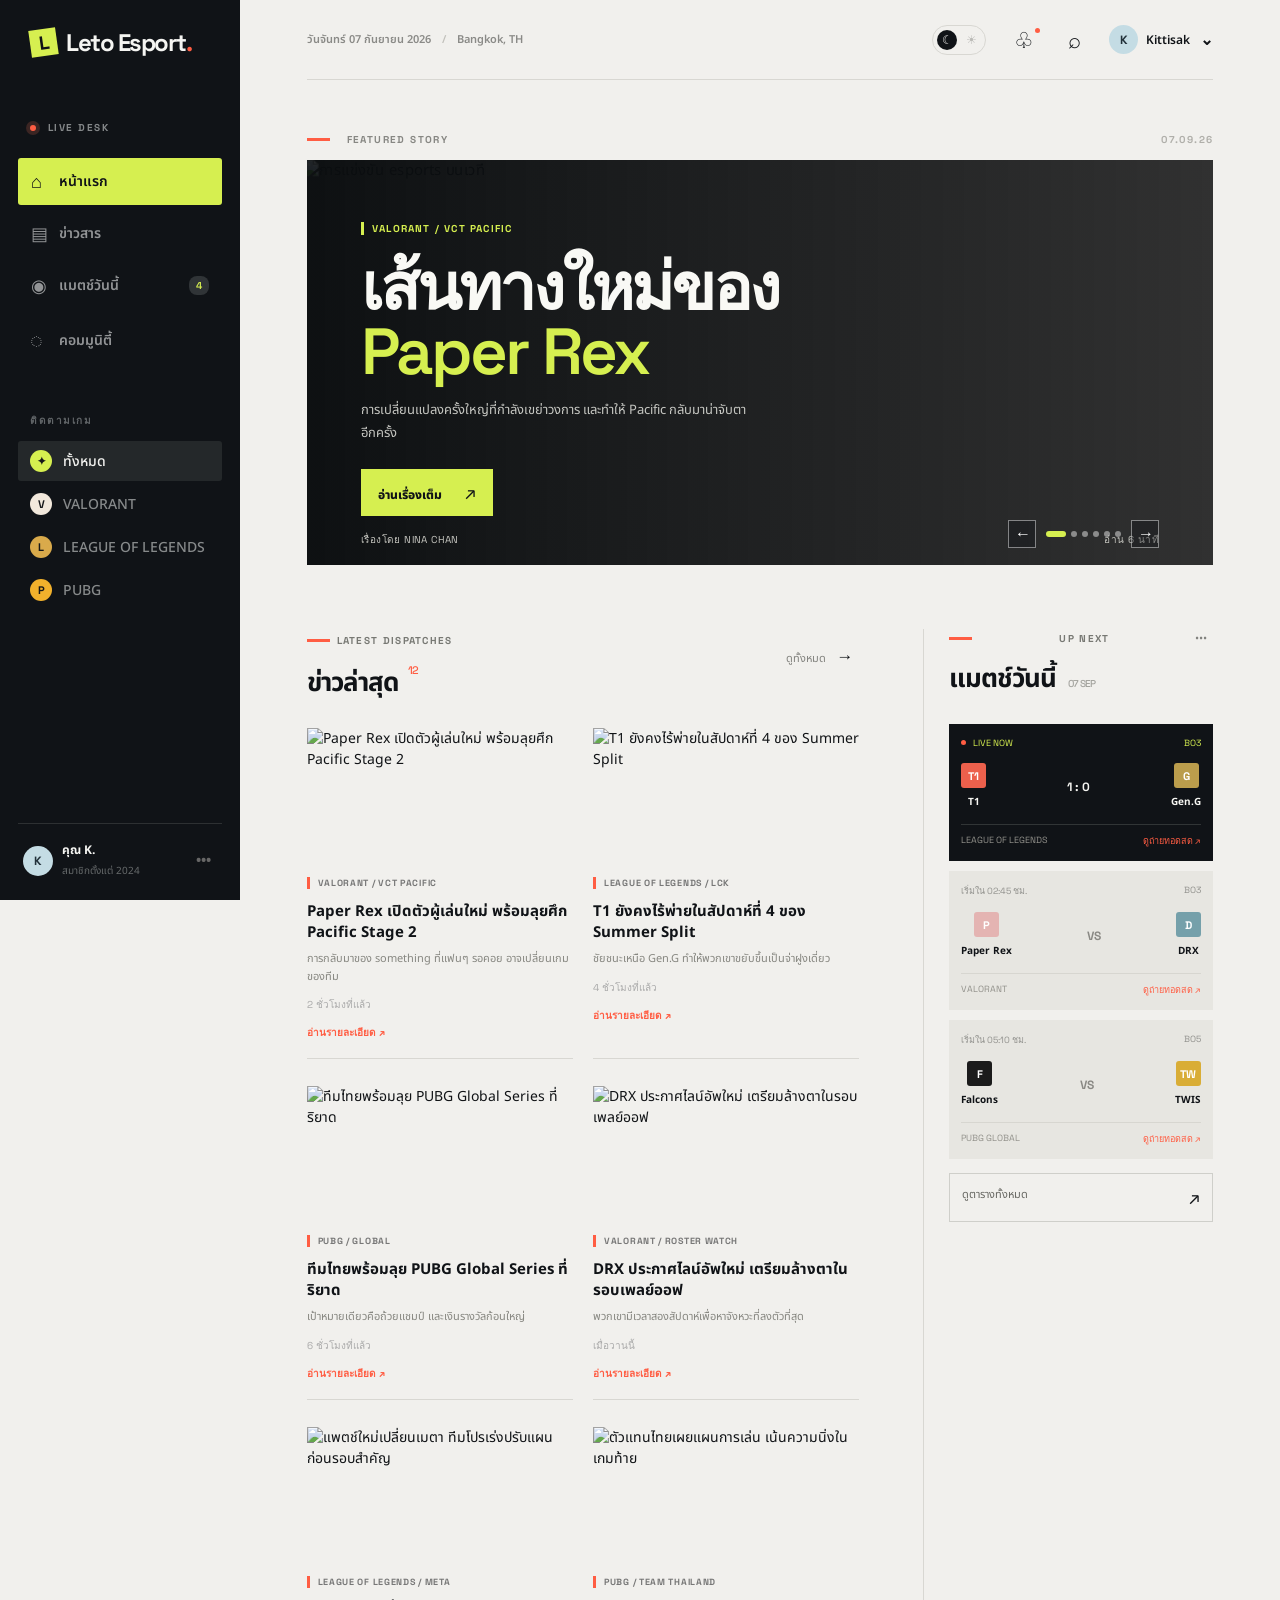
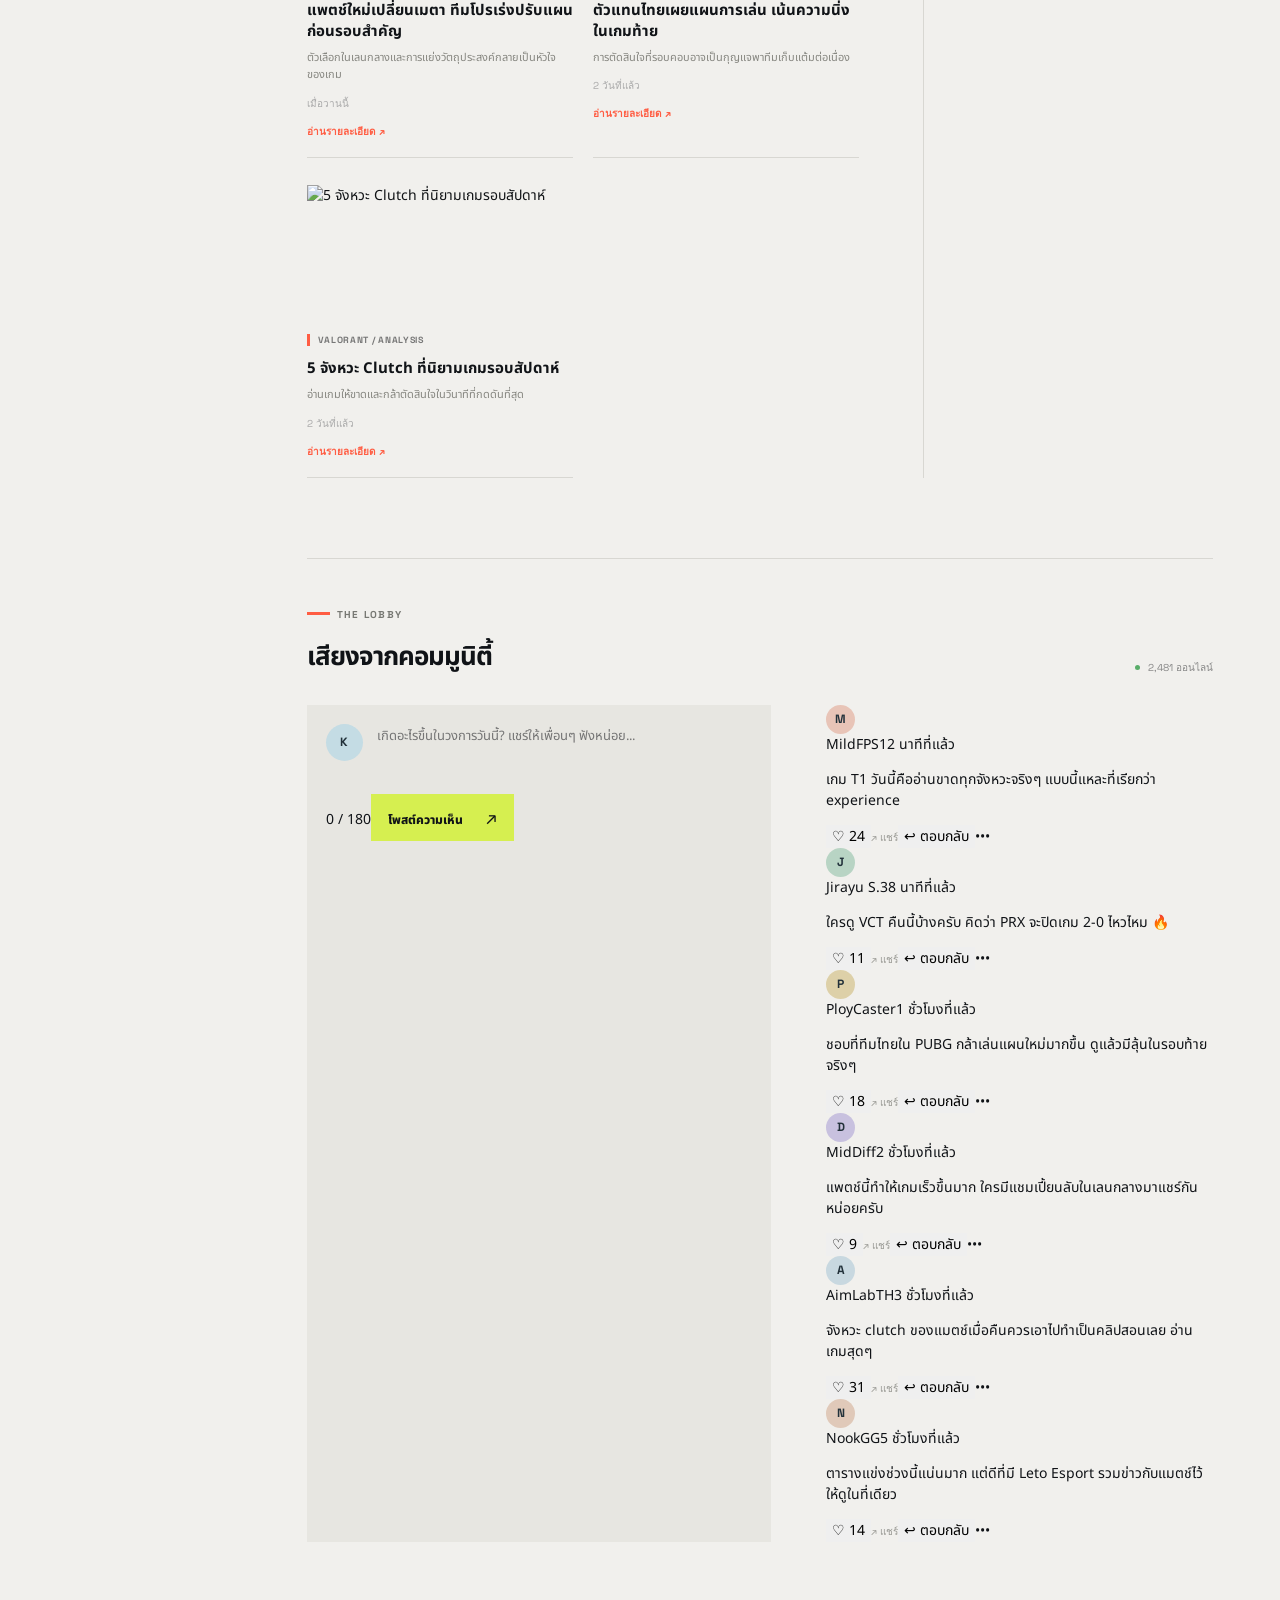
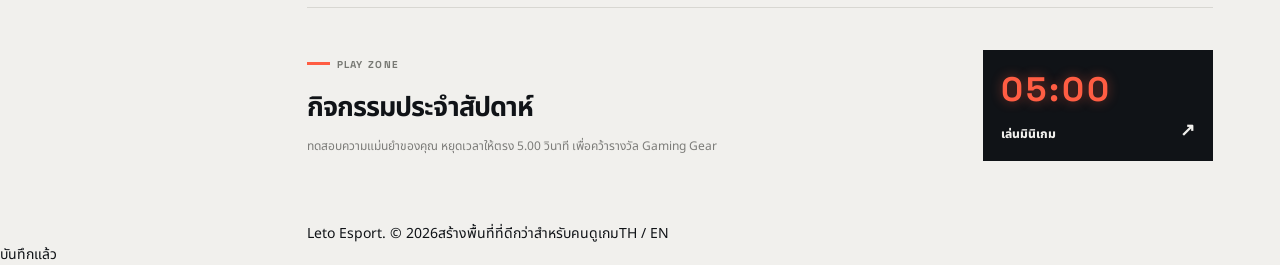
==== index.html @ eec503a1 "Add play zone slide and Valorant game decoration" ====
<!doctype html>
<html lang="th">
<head>
  <meta charset="UTF-8" />
  <meta name="viewport" content="width=device-width, initial-scale=1.0" />
  <meta name="theme-color" content="#101317" />
  <title>Leto Esport / Esports Intelligence</title>
  <link rel="preconnect" href="https://fonts.googleapis.com">
  <link rel="preconnect" href="https://fonts.gstatic.com" crossorigin>
  <link href="https://fonts.googleapis.com/css2?family=Noto+Sans+Thai:wght@400;500;600;700;800&family=Space+Grotesk:wght@400;500;600;700&display=swap" rel="stylesheet">
  <link rel="stylesheet" href="style.css?v=20260909" />
  <link rel="stylesheet" href="responsive.css?v=20260909" />
</head>
<body>
  <div class="app-shell">
    <aside class="sidebar">
      <div class="brand"><span class="brand-mark">L</span><span>Leto Esport<span class="brand-dot">.</span></span></div>
      <div class="live-indicator"><span></span> LIVE DESK</div>
      <nav class="main-nav" aria-label="เมนูหลัก">
        <a class="nav-item active" href="#top"><span class="nav-icon">⌂</span>หน้าแรก</a>
        <a class="nav-item" href="#news"><span class="nav-icon">▤</span>ข่าวสาร</a>
        <a class="nav-item" href="#matches"><span class="nav-icon">◉</span>แมตช์วันนี้ <b>4</b></a>
        <a class="nav-item" href="#community"><span class="nav-icon">◌</span>คอมมูนิตี้</a>
      </nav>
      <div class="sidebar-label">ติดตามเกม</div>
      <div class="game-list">
        <button class="game-filter active" data-game="all"><span class="game-badge all">✦</span>ทั้งหมด</button>
        <button class="game-filter" data-game="valorant"><span class="game-badge val">V</span>VALORANT</button>
        <button class="game-filter" data-game="lol"><span class="game-badge lol">L</span>LEAGUE OF LEGENDS</button>
        <button class="game-filter" data-game="pubg"><span class="game-badge pubg">P</span>PUBG</button>
      </div>
      <div class="sidebar-bottom"><div class="mini-avatar">K</div><div><strong>คุณ K.</strong><span>สมาชิกตั้งแต่ 2024</span></div><button class="more-btn" aria-label="เพิ่มเติม">•••</button></div>
    </aside>

    <main class="main-content" id="top">
      <header class="topbar"><div class="breadcrumb">วันจันทร์ 07 กันยายน 2026 <span>/</span> Bangkok, TH</div><div class="top-actions"><button class="theme-toggle" id="themeToggle" aria-label="เปลี่ยนโหมดสี" aria-pressed="false"><span>☾</span><span>☀</span></button><button class="icon-btn" aria-label="แจ้งเตือน">♧<i></i></button><button class="search-toggle" id="searchToggle" aria-label="ค้นหา">⌕</button><div class="profile-chip"><div class="avatar">K</div><span>Kittisak</span><span class="chevron">⌄</span></div></div></header>
      <div class="search-bar" id="searchBar"><span>⌕</span><input id="searchInput" placeholder="ค้นหาข่าว ทีม หรือผู้เล่น..." /><button id="closeSearch">ปิด</button></div>

      <section class="hero-section">
        <div class="section-kicker"><span class="eyebrow-line"></span> FEATURED STORY <span class="kicker-date">07.09.26</span></div>
        <article class="hero-card" id="featuredSlider">
          <div class="hero-slides">
            <div class="hero-slide active" data-tag="VALORANT / VCT PACIFIC" data-title="เส้นทางใหม่ของ|Paper Rex" data-desc="การเปลี่ยนแปลงครั้งใหญ่ที่กำลังเขย่าวงการ และทำให้ Pacific กลับมาน่าจับตาอีกครั้ง" data-author="เรื่องโดย NINA CHAN" data-time="อ่าน 6 นาที"><img src="https://images.unsplash.com/photo-1542751371-adc38448a05e?auto=format&fit=crop&w=1600&q=85" alt="การแข่งขัน esports บนเวที" /></div>
            <div class="hero-slide" data-tag="VALORANT / VCT PACIFIC" data-title="ทุกจังหวะ|มีความหมาย" data-desc="รวมช็อตสำคัญจากเกมที่ทำให้แฟน Valorant ลุ้นจนวินาทีสุดท้าย" data-author="HIGHLIGHTS / VCT PACIFIC" data-time="คลิป 4 นาที"><img src="https://images.unsplash.com/photo-1593305841991-05c297ba4575?auto=format&fit=crop&w=1600&q=85" alt="ผู้เล่นกำลังแข่งขันเกม Valorant" /></div>
            <div class="hero-slide" data-tag="VALORANT / MATCH DAY" data-title="เสียงเชียร์|จากทั้งภูมิภาค" data-desc="บรรยากาศหน้าเวทีและพลังของแฟนๆ ที่ทำให้แมตช์นี้แตกต่าง" data-author="FIELD REPORT / Leto Esport" data-time="อ่าน 5 นาที"><img src="https://images.unsplash.com/photo-1560253023-3ec5d502959f?auto=format&fit=crop&w=1600&q=85" alt="บรรยากาศการแข่งขัน esports" /></div>
            <div class="hero-slide" data-tag="VALORANT / ROSTER WATCH" data-title="ทีมใหม่|เกมใหม่" data-desc="การจัดทีมครั้งใหม่กำลังเปลี่ยนวิธีที่เราอ่านเกมใน Pacific Stage 2" data-author="เรื่องโดย NINA CHAN" data-time="อ่าน 7 นาที"><img src="https://images.unsplash.com/photo-1603481546238-487240415921?auto=format&fit=crop&w=1600&q=85" alt="ทีม esports เตรียมตัวก่อนแข่ง" /></div>
            <div class="hero-slide" data-tag="VALORANT / AFTER MATCH" data-title="หลังเสียง|สุดท้ายของเกม" data-desc="วิเคราะห์การตัดสินใจในรอบปิดเกม และบทเรียนที่ทุกทีมเอาไปใช้ได้" data-author="ANALYSIS / Leto Esport" data-time="อ่าน 8 นาที"><img src="https://images.unsplash.com/photo-1560419015-7c427e8ae5ba?auto=format&fit=crop&w=1600&q=85" alt="ภาพการแข่งขันเกมบนเวที" /></div>
            <div class="hero-slide activity-hero-slide" data-tag="PLAY ZONE / WEEKLY CHALLENGE" data-title="หยุดเวลาให้|ตรง 5.00" data-desc="กิจกรรมประจำสัปดาห์สำหรับคนที่เชื่อว่าความแม่นยำคือสกิล หยุดเวลาให้ตรงแล้วคว้ารางวัล Gaming Gear" data-author="LETO ESPORT / PLAY ZONE" data-time="เล่นเกม 1 นาที"><img src="https://images.unsplash.com/photo-1511512578047-dfb367046420?auto=format&fit=crop&w=1600&q=85" alt="กิจกรรมมินิเกม esports" /></div>
          </div>
          <div class="hero-overlay"></div>
          <div class="hero-copy"><div class="tag valorant-tag" id="heroTag">VALORANT / VCT PACIFIC</div><h1 id="heroTitle">เส้นทางใหม่ของ<br><em>Paper Rex</em></h1><p id="heroDescription">การเปลี่ยนแปลงครั้งใหญ่ที่กำลังเขย่าวงการ และทำให้ Pacific กลับมาน่าจับตาอีกครั้ง</p><button class="read-btn" id="heroAction">อ่านเรื่องเต็ม <span>↗</span></button></div>
          <div class="hero-meta"><span id="heroAuthor">เรื่องโดย NINA CHAN</span><span id="heroTime">อ่าน 6 นาที</span></div>
          <div class="hero-controls"><button class="hero-arrow" id="heroPrev" aria-label="สไลด์ก่อนหน้า">←</button><div class="hero-dots" id="heroDots" aria-label="เลือกสไลด์"></div><button class="hero-arrow" id="heroNext" aria-label="สไลด์ถัดไป">→</button></div>
        </article>
      </section>

      <section class="content-grid" id="news">
        <div class="latest-column"><div class="section-heading"><div><span class="eyebrow-line"></span><span class="section-eyebrow">LATEST DISPATCHES</span><h2>ข่าวล่าสุด <small>12</small></h2></div><button class="text-btn" id="viewAll">ดูทั้งหมด <span>→</span></button></div><div class="news-grid" id="newsGrid"></div></div>
        <aside class="right-rail" id="matches"><div class="rail-heading"><span class="eyebrow-line"></span><span class="section-eyebrow">UP NEXT</span><button class="dots" aria-label="ตัวเลือก">•••</button></div><h2>แมตช์วันนี้ <small>07 SEP</small></h2><div class="match-list">
          <a href="https://www.youtube.com/@VCTPacific" target="_blank" rel="noopener noreferrer" aria-label="ดูถ่ายทอดสด T1 พบ Gen.G บนช่อง VCT Pacific"><div class="match-card live"><div class="match-top"><span class="match-status"><i></i> LIVE NOW</span><span>BO3</span></div><div class="teams"><div><span class="team-logo t1">T1</span><strong>T1</strong></div><b>1 : 0</b><div><span class="team-logo gen">G</span><strong>Gen.G</strong></div></div><div class="match-game">LEAGUE OF LEGENDS <span>ดูถ่ายทอดสด ↗</span></div></div></a>
          <a href="https://www.youtube.com/@VCTPacific" target="_blank" rel="noopener noreferrer" aria-label="ดูถ่ายทอดสด Paper Rex พบ DRX บนช่อง VCT Pacific"><div class="match-card"><div class="match-top"><span>เริ่มใน 02:45 ชม.</span><span>BO3</span></div><div class="teams"><div><span class="team-logo prx">P</span><strong>Paper Rex</strong></div><b class="versus">VS</b><div><span class="team-logo drx">D</span><strong>DRX</strong></div></div><div class="match-game">VALORANT <span>ดูถ่ายทอดสด ↗</span></div></div></a>
          <a href="https://www.youtube.com/@VCTPacific" target="_blank" rel="noopener noreferrer" aria-label="ดูถ่ายทอดสด Falcons พบ TWIS บนช่อง VCT Pacific"><div class="match-card"><div class="match-top"><span>เริ่มใน 05:10 ชม.</span><span>BO5</span></div><div class="teams"><div><span class="team-logo fal">F</span><strong>Falcons</strong></div><b class="versus">VS</b><div><span class="team-logo tw">TW</span><strong>TWIS</strong></div></div><div class="match-game">PUBG GLOBAL <span>ดูถ่ายทอดสด ↗</span></div></div></a>
        </div><button class="calendar-btn">ดูตารางทั้งหมด <span>↗</span></button></aside>
      </section>

      <section class="community-section" id="community"><div class="community-head"><div><span class="eyebrow-line"></span><span class="section-eyebrow">THE LOBBY</span><h2>เสียงจากคอมมูนิตี้</h2></div><span class="online-count"><i></i> 2,481 ออนไลน์</span></div><div class="community-layout"><div class="post-composer"><div class="composer-top"><div class="avatar large">K</div><textarea id="postInput" placeholder="เกิดอะไรขึ้นในวงการวันนี้? แชร์ให้เพื่อนๆ ฟังหน่อย..." maxlength="180"></textarea></div><div class="composer-bottom"><span id="charCount">0 / 180</span><button class="post-btn" id="postButton">โพสต์ความเห็น <span>↗</span></button></div></div><div class="feed" id="feed"></div></div></section>
      <section class="activity-section" id="activity"><div><span class="eyebrow-line"></span><span class="section-eyebrow">PLAY ZONE</span><h2>กิจกรรมประจำสัปดาห์</h2><p>ทดสอบความแม่นยำของคุณ หยุดเวลาให้ตรง 5.00 วินาที เพื่อคว้ารางวัล Gaming Gear</p></div><a class="activity-launch" href="game.html"><span class="activity-led">05:00</span><span class="activity-cta">เล่นมินิเกม <b>↗</b></span></a></section>
      <footer><span>Leto Esport. © 2026</span><span>สร้างพื้นที่ที่ดีกว่าสำหรับคนดูเกม</span><span>TH / EN</span></footer>
    </main>
  </div>
  <div class="news-modal" id="newsModal" aria-hidden="true"><div class="news-modal-backdrop" data-close-modal></div><article class="news-modal-panel" role="dialog" aria-modal="true" aria-labelledby="modalTitle"><button class="modal-close" id="modalClose" aria-label="ปิดข่าว">×</button><img id="modalImage" src="" alt=""><div class="modal-content"><span class="tag" id="modalTag"></span><h2 id="modalTitle"></h2><time id="modalTime"></time><div id="modalBody"></div></div></article></div>
  <div class="toast" id="toast">บันทึกแล้ว</div>
  <script src="app.js"></script>
</body>
</html>
---- style.css ----
@import url('https://fonts.googleapis.com/css2?family=Noto+Sans+Thai:wght@400;500;600;700;800&family=Space+Grotesk:wght@400;500;600;700&display=swap');
.news-card{cursor:pointer;transition:transform .2s}.news-card:hover,.news-card:focus{transform:translateY(-3px);outline:none}.read-more{display:block;margin-top:13px;color:var(--coral);font:700 10px 'Space Grotesk'}.feed-actions button{cursor:pointer}.share-btn{background:none;color:#989893;padding:0;font:10px 'Space Grotesk'}.share-btn:hover{color:var(--ink)}.news-modal{position:fixed;inset:0;z-index:20;display:grid;place-items:center;padding:24px;visibility:hidden;opacity:0;transition:opacity .2s,visibility .2s}.news-modal.open{visibility:visible;opacity:1}.news-modal-backdrop{position:absolute;inset:0;background:rgba(16,19,23,.78)}.news-modal-panel{position:relative;z-index:1;background:var(--paper);width:min(720px,100%);max-height:90vh;overflow:auto;box-shadow:0 20px 70px rgba(0,0,0,.3)}.news-modal-panel>img{width:100%;height:220px;object-fit:cover}.modal-content{padding:25px 30px 30px}.modal-content .tag{color:#777;border-left-color:var(--coral)}.modal-content h2{font:700 clamp(25px,4vw,42px)/1.12 'Space Grotesk','Noto Sans Thai';letter-spacing:-1px;margin:15px 0 8px}.modal-content time{color:#999;font:10px 'Space Grotesk'}.modal-content p{font-size:14px;line-height:1.9;color:#555;margin:22px 0 0}.modal-close{position:absolute;right:12px;top:10px;z-index:2;width:34px;height:34px;border-radius:50%;background:var(--lime);color:var(--ink);font:24px/1 'Space Grotesk'}.modal-close:hover{background:var(--coral)}
:root{--ink:#101317;--paper:#f1f0ed;--muted:#7c7c79;--line:#d8d7d2;--lime:#d6ef50;--coral:#ff5d43;--white:#fff;--dark-line:#2d3032}*{box-sizing:border-box}html{scroll-behavior:smooth}body{margin:0;background:var(--paper);color:var(--ink);font-family:'Noto Sans Thai',sans-serif;font-size:14px}button,a{font:inherit}button{cursor:pointer;border:0}a{text-decoration:none;color:inherit}.app-shell{display:grid;grid-template-columns:240px 1fr;min-height:100vh}.sidebar{background:var(--ink);color:#f5f5f2;padding:27px 18px 20px;display:flex;flex-direction:column;position:sticky;top:0;height:100vh}.brand{font:700 24px 'Space Grotesk',sans-serif;letter-spacing:-1.5px;display:flex;align-items:center;gap:9px;padding:0 12px}.brand-mark{width:27px;height:27px;display:grid;place-items:center;background:var(--lime);color:var(--ink);font:700 19px 'Space Grotesk';transform:rotate(-8deg)}.brand-dot{color:var(--coral)}.live-indicator{font:700 10px 'Space Grotesk';letter-spacing:1.5px;color:#85888a;margin:63px 12px 24px}.live-indicator span{display:inline-block;width:6px;height:6px;border-radius:50%;background:var(--coral);margin-right:7px;box-shadow:0 0 0 4px #3b2523}.main-nav{display:grid;gap:5px}.nav-item{color:#929496;padding:12px 13px;border-radius:3px;font-weight:600;display:flex;align-items:center;gap:12px;transition:.2s}.nav-item.active,.nav-item:hover{color:var(--ink);background:var(--lime)}.nav-icon{width:16px;font:18px 'Space Grotesk'}.nav-item b{margin-left:auto;background:#303437;color:var(--lime);font:600 10px 'Space Grotesk';padding:3px 7px;border-radius:8px}.nav-item.active b{background:var(--ink)}.sidebar-label{font:700 10px 'Space Grotesk';letter-spacing:1.5px;color:#606467;margin:46px 12px 13px}.game-list{display:grid;gap:3px}.game-filter{background:none;color:#86898a;text-align:left;padding:9px 12px;display:flex;align-items:center;gap:11px;font-weight:500;border-radius:3px}.game-filter:hover,.game-filter.active{background:#24282a;color:#f2f2ef}.game-badge{display:grid;place-items:center;width:22px;height:22px;border-radius:50%;font:700 11px 'Space Grotesk';color:#161719}.game-badge.all{background:var(--lime)}.game-badge.val{background:#f2e8dc}.game-badge.lol{background:#d9aa4b}.game-badge.pubg{background:#f2b12c}.sidebar-bottom{margin-top:auto;border-top:1px solid #2d3032;padding:17px 5px 0;display:flex;align-items:center;gap:9px}.sidebar-bottom strong{display:block;font-size:12px}.sidebar-bottom span{color:#666a6b;font-size:10px}.mini-avatar,.avatar{border-radius:50%;display:grid;place-items:center;background:#c4dce4;color:#22313a;font:700 12px 'Space Grotesk'}.mini-avatar{width:30px;height:30px}.more-btn{margin-left:auto;background:none;color:#666;font-weight:bold}.main-content{min-width:0;padding:0 5.2vw}.topbar{height:80px;border-bottom:1px solid var(--line);display:flex;align-items:center;justify-content:space-between}.breadcrumb{color:#8a8a87;font-size:11px;font-weight:600}.breadcrumb span{margin:0 8px;color:#c1c0bb}.top-actions{display:flex;gap:22px;align-items:center}.icon-btn,.search-toggle{position:relative;background:none;color:var(--ink);font:22px 'Space Grotesk'}.icon-btn i{position:absolute;width:5px;height:5px;background:var(--coral);border-radius:50%;right:0;top:3px}.profile-chip{display:flex;align-items:center;gap:8px;font-size:12px;font-weight:600}.avatar{width:29px;height:29px}.chevron{font-size:16px;margin-left:2px}.search-bar{height:0;overflow:hidden;display:flex;gap:10px;align-items:center;transition:.25s;border-bottom:1px solid transparent}.search-bar.open{height:52px;border-color:var(--line)}.search-bar input{background:none;border:0;outline:0;width:100%;font:14px 'Noto Sans Thai'}.search-bar button{background:none;color:var(--muted);font-size:12px}.hero-section{padding:52px 0 64px}.section-kicker{display:flex;align-items:center;gap:10px;color:#878783;font:700 10px 'Space Grotesk';letter-spacing:1.4px;margin-bottom:14px}.eyebrow-line{display:inline-block;width:23px;height:3px;background:var(--coral);vertical-align:middle;margin-right:7px}.kicker-date{margin-left:auto;color:#b0afaa}.hero-card{height:405px;position:relative;overflow:hidden;background:#333}.hero-card>img{width:100%;height:100%;object-fit:cover;object-position:center 42%;filter:saturate(.8)}.hero-overlay{position:absolute;inset:0;background:linear-gradient(90deg,rgba(10,13,15,.9) 0%,rgba(10,13,15,.48) 48%,rgba(10,13,15,.05) 100%)}.hero-copy{position:absolute;left:6%;top:14%;color:#f9f9f5}.tag{display:inline-block;font:700 10px 'Space Grotesk';letter-spacing:1.2px;border-left:3px solid var(--lime);padding-left:8px;color:var(--lime)}h1{font:600 clamp(36px,5.1vw,70px)/.98 'Space Grotesk',sans-serif;letter-spacing:-3px;margin:18px 0 15px}h1 em{font-style:normal;color:var(--lime)}.hero-copy p{max-width:390px;line-height:1.8;color:#c6c7c2;margin:0 0 24px;font-size:13px}.read-btn,.post-btn{background:var(--lime);color:var(--ink);padding:12px 17px;font-weight:800;font-size:12px}.read-btn span,.post-btn span,.calendar-btn span{margin-left:20px;font:18px 'Space Grotesk'}.hero-meta{position:absolute;bottom:18px;left:6%;right:6%;display:flex;justify-content:space-between;color:#c5c5bf;font:10px 'Space Grotesk';letter-spacing:.4px}.content-grid{display:grid;grid-template-columns:minmax(0,1fr) 290px;gap:5vw;padding-bottom:80px}.section-heading,.rail-heading,.community-head{display:flex;align-items:flex-start;justify-content:space-between}.section-eyebrow{font:700 10px 'Space Grotesk';letter-spacing:1.3px;color:#777873}.section-heading h2,.right-rail h2,.community-head h2{font:700 26px 'Space Grotesk','Noto Sans Thai';margin:13px 0 25px;letter-spacing:-1px}.section-heading h2 small{font:500 11px 'Space Grotesk';color:var(--coral);vertical-align:top;margin-left:4px}.text-btn,.dots{background:none;color:#83837f;font-size:11px;margin-top:14px}.text-btn span{font-size:17px;margin-left:7px;color:var(--ink)}.news-grid{display:grid;grid-template-columns:repeat(2,minmax(0,1fr));gap:27px 20px}.news-card{border-bottom:1px solid var(--line);padding-bottom:18px}.news-card img{display:block;width:100%;height:130px;object-fit:cover;filter:saturate(.78);margin-bottom:13px}.news-card .tag{font-size:9px;color:#777;letter-spacing:.7px;border-left-color:var(--coral)}.news-card h3{font-size:15px;line-height:1.4;margin:9px 0 7px}.news-card p{font-size:11px;color:#878781;line-height:1.6;margin:0}.news-card time{display:block;margin-top:12px;font:10px 'Space Grotesk';color:#aaa}.right-rail{border-left:1px solid var(--line);padding-left:25px}.rail-heading{align-items:center}.rail-heading .dots{margin:0}.right-rail h2{margin-top:11px}.right-rail h2 small{font:500 10px 'Space Grotesk';color:#a3a39e;margin-left:6px}.match-list{display:grid;gap:10px}.match-card{background:#e7e6e1;padding:13px 12px}.match-card.live{background:var(--ink);color:#f5f5f1}.match-top{display:flex;justify-content:space-between;color:#92928e;font:9px 'Space Grotesk';margin-bottom:14px}.live .match-top{color:var(--lime)}.match-status i,.online-count i{display:inline-block;width:5px;height:5px;border-radius:50%;background:var(--coral);margin:0 5px 1px 0}.teams{display:flex;justify-content:space-between;align-items:center}.teams>div{display:flex;align-items:center;gap:6px;flex-direction:column;max-width:76px}.teams strong{font-size:10px;white-space:nowrap}.teams>b{font:700 12px 'Space Grotesk'}.teams .versus{color:#8a8984}.team-logo{width:25px;height:25px;display:grid;place-items:center;color:white;font:700 11px 'Space Grotesk';background:#ec604c;border-radius:3px}.team-logo.gen{background:#bb9d4c}.team-logo.prx{background:#e4b4b2}.team-logo.drx{background:#75a0aa}.team-logo.fal{background:#1b1b1b}.team-logo.tw{background:#d9ad36}.match-game{border-top:1px solid #d7d6d0;margin-top:14px;padding-top:9px;color:#92918b;font:9px 'Space Grotesk';display:flex;justify-content:space-between}.live .match-game{border-color:#313536}.match-game span{color:var(--coral)}.calendar-btn{width:100%;margin-top:14px;padding:12px;background:transparent;border:1px solid #cfcfca;color:#686863;text-align:left;font-size:11px}.calendar-btn span{float:right;color:var(--ink)}.community-section{border-top:1px solid var(--line);padding:44px 0 65px}.community-head{align-items:flex-end}.community-head h2{margin-bottom:28px}.online-count{font:10px 'Space Grotesk';color:#888;margin-bottom:30px}.online-count i{background:#59ad69}.community-layout{display:grid;grid-template-columns:1.2fr 1fr;gap:55px}.post-composer{background:#e7e6e1;padding:19px}.composer-top{display:flex;gap:12px}.avatar.large{width:37px;height:37px;flex:none}.composer-top textarea{background:transparent;border:0;resize:none;outline:0;width:100%;height:70px;font:13px/1.6 'Noto Sans Thai';color:var(--ink}.composer-bottom{border-top:1px solid #d4d3ce;margin-top:7px;padding-top:12px;display:flex;justify-content:space-between;align-items:center;color:#a2a19a;font:10px 'Space Grotesk'}.post-btn{padding:9px 12px;font-size:10px}.post-btn span{margin-left:8px;font-size:14px}.feed{display:grid;gap:18px}.feed-post{border-bottom:1px solid var(--line);padding-bottom:14px}.feed-head{display:flex;gap:9px;align-items:center}.feed-name{font-size:12px;font-weight:700}.feed-time{font:10px 'Space Grotesk';color:#aaa;margin-left:5px}.feed-text{font-size:12px;line-height:1.7;margin:9px 0 8px 43px}.feed-actions{margin-left:43px;display:flex;gap:15px;color:#989893;font:10px 'Space Grotesk'}.like-btn{background:none;color:inherit;padding:0}.like-btn.liked{color:var(--coral)}footer{border-top:1px solid var(--line);display:flex;justify-content:space-between;padding:20px 0;color:#aaa;font:10px 'Space Grotesk';letter-spacing:.3px}.toast{position:fixed;bottom:25px;left:50%;transform:translate(-50%,20px);background:var(--ink);color:#fff;padding:11px 17px;font-size:12px;opacity:0;pointer-events:none;transition:.25s}.toast.show{opacity:1;transform:translate(-50%,0)}
@media(max-width:900px){.app-shell{grid-template-columns:1fr}.sidebar{position:static;height:auto;padding:18px 20px;display:block}.brand{padding:0}.live-indicator,.sidebar-label,.game-list,.sidebar-bottom{display:none}.main-nav{display:flex;position:absolute;top:14px;right:20px}.nav-item{font-size:0;padding:8px}.nav-item b{display:none}.nav-icon{font-size:20px}.main-content{padding:0 20px}.hero-section{padding:35px 0 45px}.content-grid{grid-template-columns:1fr;gap:45px}.right-rail{border-left:0;border-top:1px solid var(--line);padding:35px 0 0}.match-list{grid-template-columns:repeat(3,1fr)}.community-layout{grid-template-columns:1fr;gap:35px}}
@media(max-width:600px){.topbar{height:59px}.breadcrumb{font-size:9px}.profile-chip span:not(.chevron){display:none}.hero-card{height:470px}.hero-overlay{background:linear-gradient(0deg,rgba(10,13,15,.93),rgba(10,13,15,.12) 75%)}.hero-copy{top:auto;bottom:50px;left:7%;right:7%}h1{font-size:43px}.hero-meta{font-size:8px}.news-grid{grid-template-columns:1fr}.news-card img{height:180px}.match-list{grid-template-columns:1fr}.community-head{display:block}.online-count{display:block;margin-bottom:23px}footer{gap:10px;flex-wrap:wrap}.right-rail h2{margin-bottom:20px}}
@media(max-width:1200px){.app-shell{grid-template-columns:215px 1fr}.main-content{padding:0 3.5vw}.content-grid{grid-template-columns:minmax(0,1fr) 260px;gap:3vw}.hero-card{height:380px}}
@media(max-width:900px){body{overflow-x:hidden}.app-shell{grid-template-columns:1fr}.sidebar{padding:18px 20px}.brand{font-size:21px}.main-content{padding:0 24px}.topbar{gap:15px}.breadcrumb{white-space:nowrap;overflow:hidden;text-overflow:ellipsis}.hero-section{padding:38px 0 48px}.content-grid{grid-template-columns:1fr}.right-rail{padding-top:35px}.match-list{grid-template-columns:repeat(3,minmax(0,1fr))}.community-layout{grid-template-columns:1fr;gap:30px}.news-modal{padding:14px}.news-modal-panel{max-height:94vh}}
@media(max-width:680px){.sidebar{padding:14px 16px}.main-nav{top:10px;right:12px;gap:2px}.main-content{padding:0 16px}.topbar{height:58px}.top-actions{gap:12px}.profile-chip{gap:4px}.hero-section{padding:30px 0 38px}.hero-card{height:440px}.hero-copy{left:8%;right:8%}.hero-copy p{font-size:12px;line-height:1.65}.content-grid{padding-bottom:55px}.match-list{grid-template-columns:1fr}.community-section{padding:35px 0 45px}.community-head h2{font-size:23px}.modal-content{padding:21px 20px 25px}.modal-content h2{font-size:28px}.modal-content p{font-size:13px;line-height:1.8}}
@media(max-width:420px){.brand{font-size:19px}.brand-mark{width:24px;height:24px;font-size:17px}.top-actions{gap:8px}.icon-btn{font-size:19px}.search-toggle{font-size:20px}.hero-card{height:455px}.hero-copy h1{font-size:38px;letter-spacing:-2px}.hero-meta{left:8%;right:8%;font-size:7px}.section-heading h2,.right-rail h2{font-size:23px}.text-btn{font-size:10px}.post-composer{padding:15px}.composer-bottom{align-items:flex-end;gap:10px}.post-btn{font-size:9px}.feed-text{margin-left:0}.feed-actions{margin-left:0}.news-modal-panel>img{height:160px}}
---- responsive.css ----
@media (max-width: 1200px) {
  .app-shell { grid-template-columns: 215px 1fr; }
  .main-content { padding: 0 3.5vw; }
  .content-grid { grid-template-columns: minmax(0, 1fr) 260px; gap: 3vw; }
  .hero-card { height: 380px; }
}

@media (max-width: 900px) {
  body { overflow-x: hidden; }
  .app-shell { grid-template-columns: 1fr; }
  .sidebar { position: static; height: auto; padding: 18px 20px; display: block; }
  .brand { padding: 0; font-size: 21px; }
  .live-indicator, .sidebar-label, .game-list, .sidebar-bottom { display: none; }
  .main-nav { display: flex; position: absolute; top: 14px; right: 20px; }
  .nav-item { font-size: 0; padding: 8px; }
  .nav-item b { display: none; }
  .nav-icon { font-size: 20px; }
  .main-content { padding: 0 24px; }
  .topbar { gap: 15px; }
  .breadcrumb { white-space: nowrap; overflow: hidden; text-overflow: ellipsis; }
  .hero-section { padding: 38px 0 48px; }
  .content-grid { grid-template-columns: 1fr; gap: 45px; }
  .right-rail { border-left: 0; border-top: 1px solid var(--line); padding: 35px 0 0; }
  .match-list { grid-template-columns: repeat(3, minmax(0, 1fr)); }
  .community-layout { grid-template-columns: 1fr; gap: 30px; }
  .news-modal { padding: 14px; }
  .news-modal-panel { max-height: 94vh; }
}

@media (max-width: 680px) {
  .sidebar { padding: 14px 16px; }
  .main-nav { top: 10px; right: 12px; gap: 2px; }
  .main-content { padding: 0 16px; }
  .topbar { height: 58px; }
  .top-actions { gap: 12px; }
  .profile-chip { gap: 4px; }
  .hero-section { padding: 30px 0 38px; }
  .hero-card { height: 440px; }
  .hero-copy { left: 8%; right: 8%; }
  .hero-copy p { font-size: 12px; line-height: 1.65; }
  .content-grid { padding-bottom: 55px; }
  .match-list { grid-template-columns: 1fr; }
  .community-section { padding: 35px 0 45px; }
  .community-head h2 { font-size: 23px; }
  .modal-content { padding: 21px 20px 25px; }
  .modal-content h2 { font-size: 28px; }
  .modal-content p { font-size: 13px; line-height: 1.8; }
}

@media (max-width: 420px) {
  .brand { font-size: 19px; }
  .brand-mark { width: 24px; height: 24px; font-size: 17px; }
  .top-actions { gap: 8px; }
  .icon-btn { font-size: 19px; }
  .search-toggle { font-size: 20px; }
  .hero-card { height: 455px; }
  .hero-copy h1 { font-size: 38px; letter-spacing: -2px; }
  .hero-meta { left: 8%; right: 8%; font-size: 7px; }
  .section-heading h2, .right-rail h2 { font-size: 23px; }
  .text-btn { font-size: 10px; }
  .post-composer { padding: 15px; }
  .composer-bottom { align-items: flex-end; gap: 10px; }
  .post-btn { font-size: 9px; }
  .feed-text, .feed-actions { margin-left: 0; }
  .news-modal-panel > img { height: 160px; }
}

body { transition: background-color .25s, color .25s; }
.theme-toggle { display: inline-flex; align-items: center; gap: 4px; padding: 4px; border: 1px solid var(--line); border-radius: 20px; background: transparent; color: var(--muted); }
.theme-toggle span { width: 20px; height: 20px; display: grid; place-items: center; border-radius: 50%; font-size: 12px; }
.theme-toggle span:first-child { background: var(--ink); color: var(--paper); }
.theme-toggle span:last-child { opacity: .45; }
[data-theme="dark"] { --paper: #171a1d; --ink: #f4f2ec; --muted: #a9aaa5; --line: #383c3e; --white: #202427; }
[data-theme="dark"] body { background-color: #171a1d; color: #f4f2ec; }
[data-theme="dark"] .sidebar { background: #0c0f11; }
[data-theme="dark"] .match-card, [data-theme="dark"] .post-composer { background: #24282a; }
[data-theme="dark"] .news-card { border-color: var(--line); }
[data-theme="dark"] .news-card p, [data-theme="dark"] .feed-text, [data-theme="dark"] .modal-content p { color: #b5b6b1; }
[data-theme="dark"] .theme-toggle span:first-child { background: transparent; color: var(--muted); opacity: .45; }
[data-theme="dark"] .theme-toggle span:last-child { background: var(--lime); color: #101317; opacity: 1; }
.hero-slides, .hero-slide { position: absolute; inset: 0; }
.hero-slide { opacity: 0; transition: opacity .55s ease; }
.hero-slide.active { opacity: 1; }
.hero-slide img { width: 100%; height: 100%; object-fit: cover; object-position: center; filter: saturate(.82); animation: heroZoom 7s ease both; }
@keyframes heroZoom { from { transform: scale(1); } to { transform: scale(1.06); } }
.hero-controls { position: absolute; z-index: 3; right: 6%; bottom: 17px; display: flex; align-items: center; gap: 10px; }
.hero-arrow { width: 28px; height: 28px; border: 1px solid rgba(255,255,255,.45); background: rgba(16,19,23,.35); color: #fff; font-size: 16px; }
.hero-arrow:hover { background: var(--lime); color: var(--ink); border-color: var(--lime); }
.hero-dots { display: flex; gap: 5px; }
.hero-dot { width: 6px; height: 6px; padding: 0; border-radius: 50%; background: rgba(255,255,255,.45); }
.hero-dot.active { width: 20px; border-radius: 4px; background: var(--lime); }
@media (max-width: 600px) { .theme-toggle { transform: scale(.9); transform-origin: right center; } .hero-controls { right: 8%; bottom: 14px; } }
.activity-section { display: flex; justify-content: space-between; align-items: center; gap: 28px; border-top: 1px solid var(--line); padding: 42px 0 62px; }
.activity-section h2 { margin: 13px 0 8px; font: 700 27px 'Space Grotesk', 'Noto Sans Thai'; letter-spacing: -1px; }
.activity-section p { max-width: 470px; margin: 0; color: var(--muted); font-size: 12px; line-height: 1.8; }
.activity-launch { min-width: 230px; padding: 18px; background: var(--ink); color: var(--paper); display: grid; gap: 14px; text-decoration: none; transition: transform .2s, background .2s; }
.activity-launch:hover { transform: translateY(-4px); background: var(--coral); color: #fff; }
.activity-led { color: var(--coral); font: 700 34px 'Space Grotesk'; letter-spacing: 3px; text-shadow: 0 0 12px rgba(255,93,67,.45); }
.activity-cta { display: flex; justify-content: space-between; font-size: 12px; font-weight: 800; }
.activity-cta b { font-size: 18px; line-height: 12px; }
[data-theme="dark"] .activity-launch { background: #0c0f11; }
@media (max-width: 680px) { .activity-section { display: block; padding: 35px 0 45px; } .activity-section p { margin-bottom: 20px; } .activity-launch { min-width: 0; } }
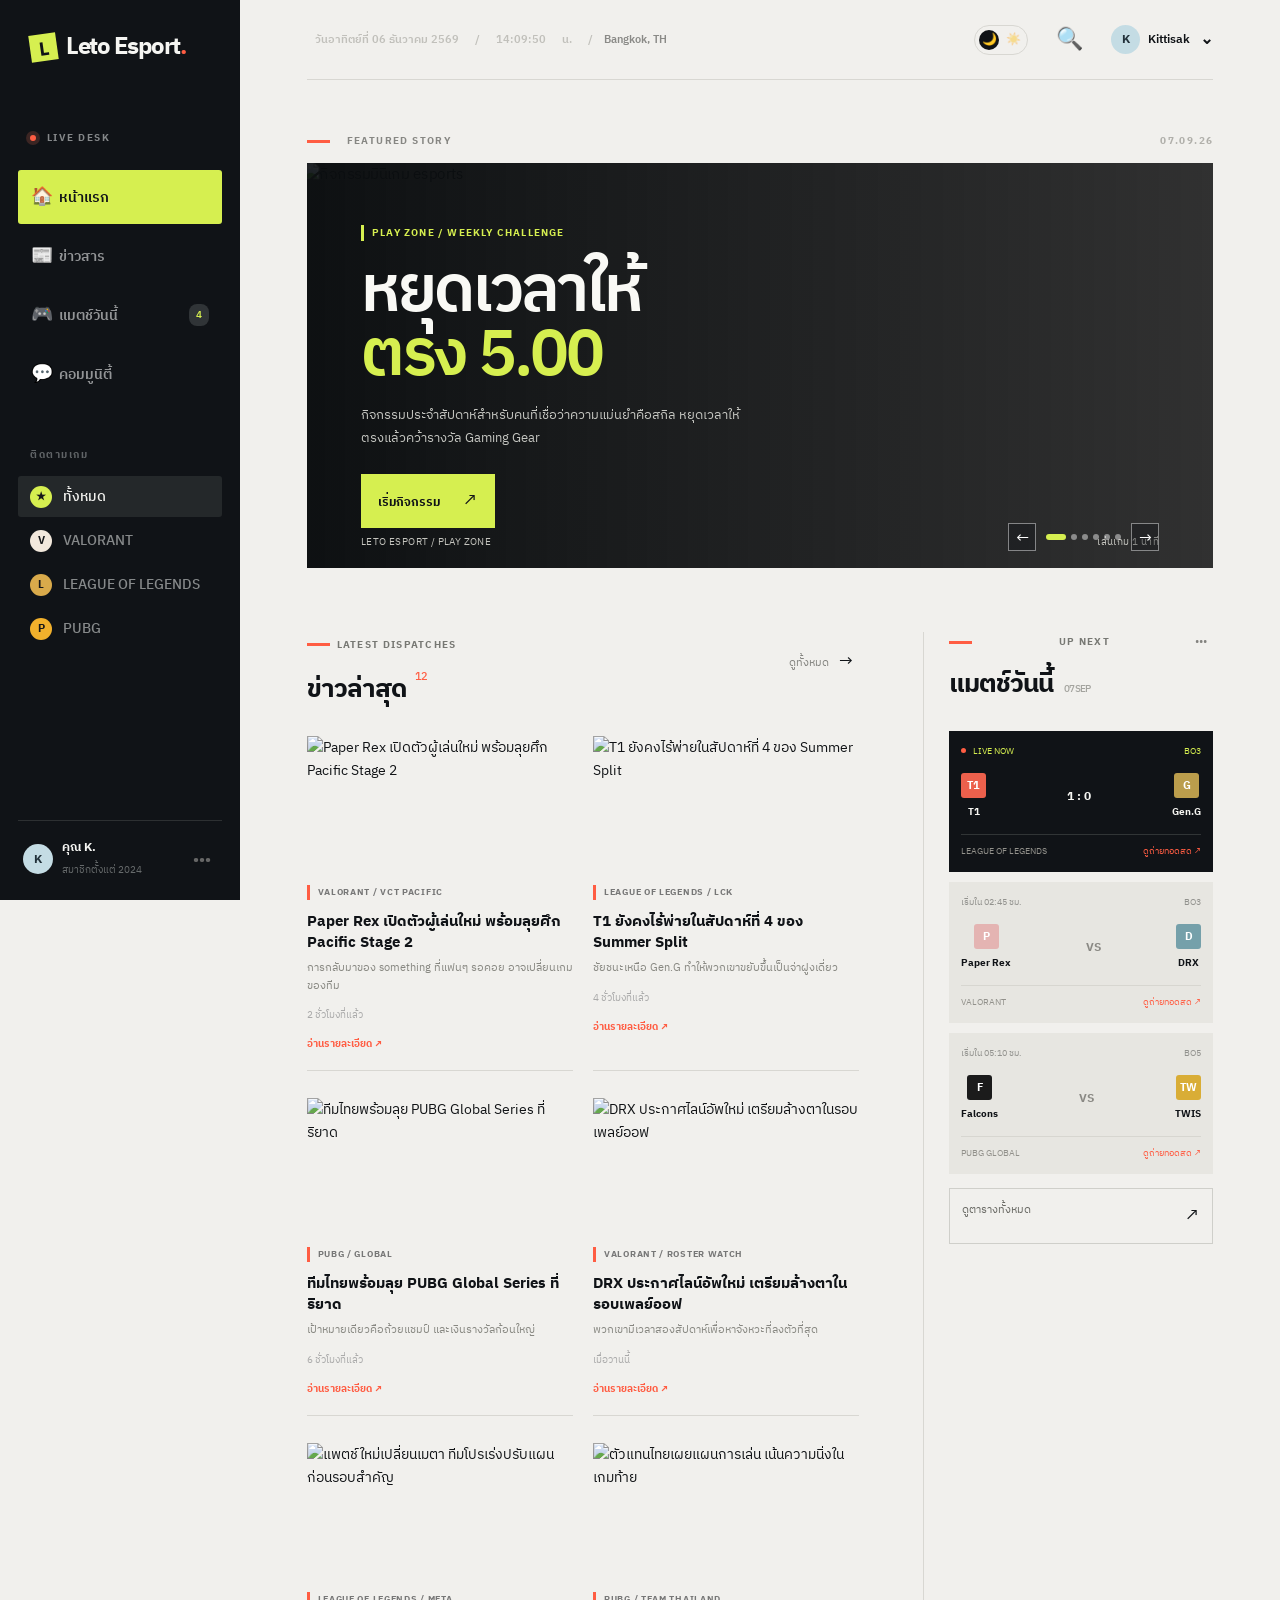
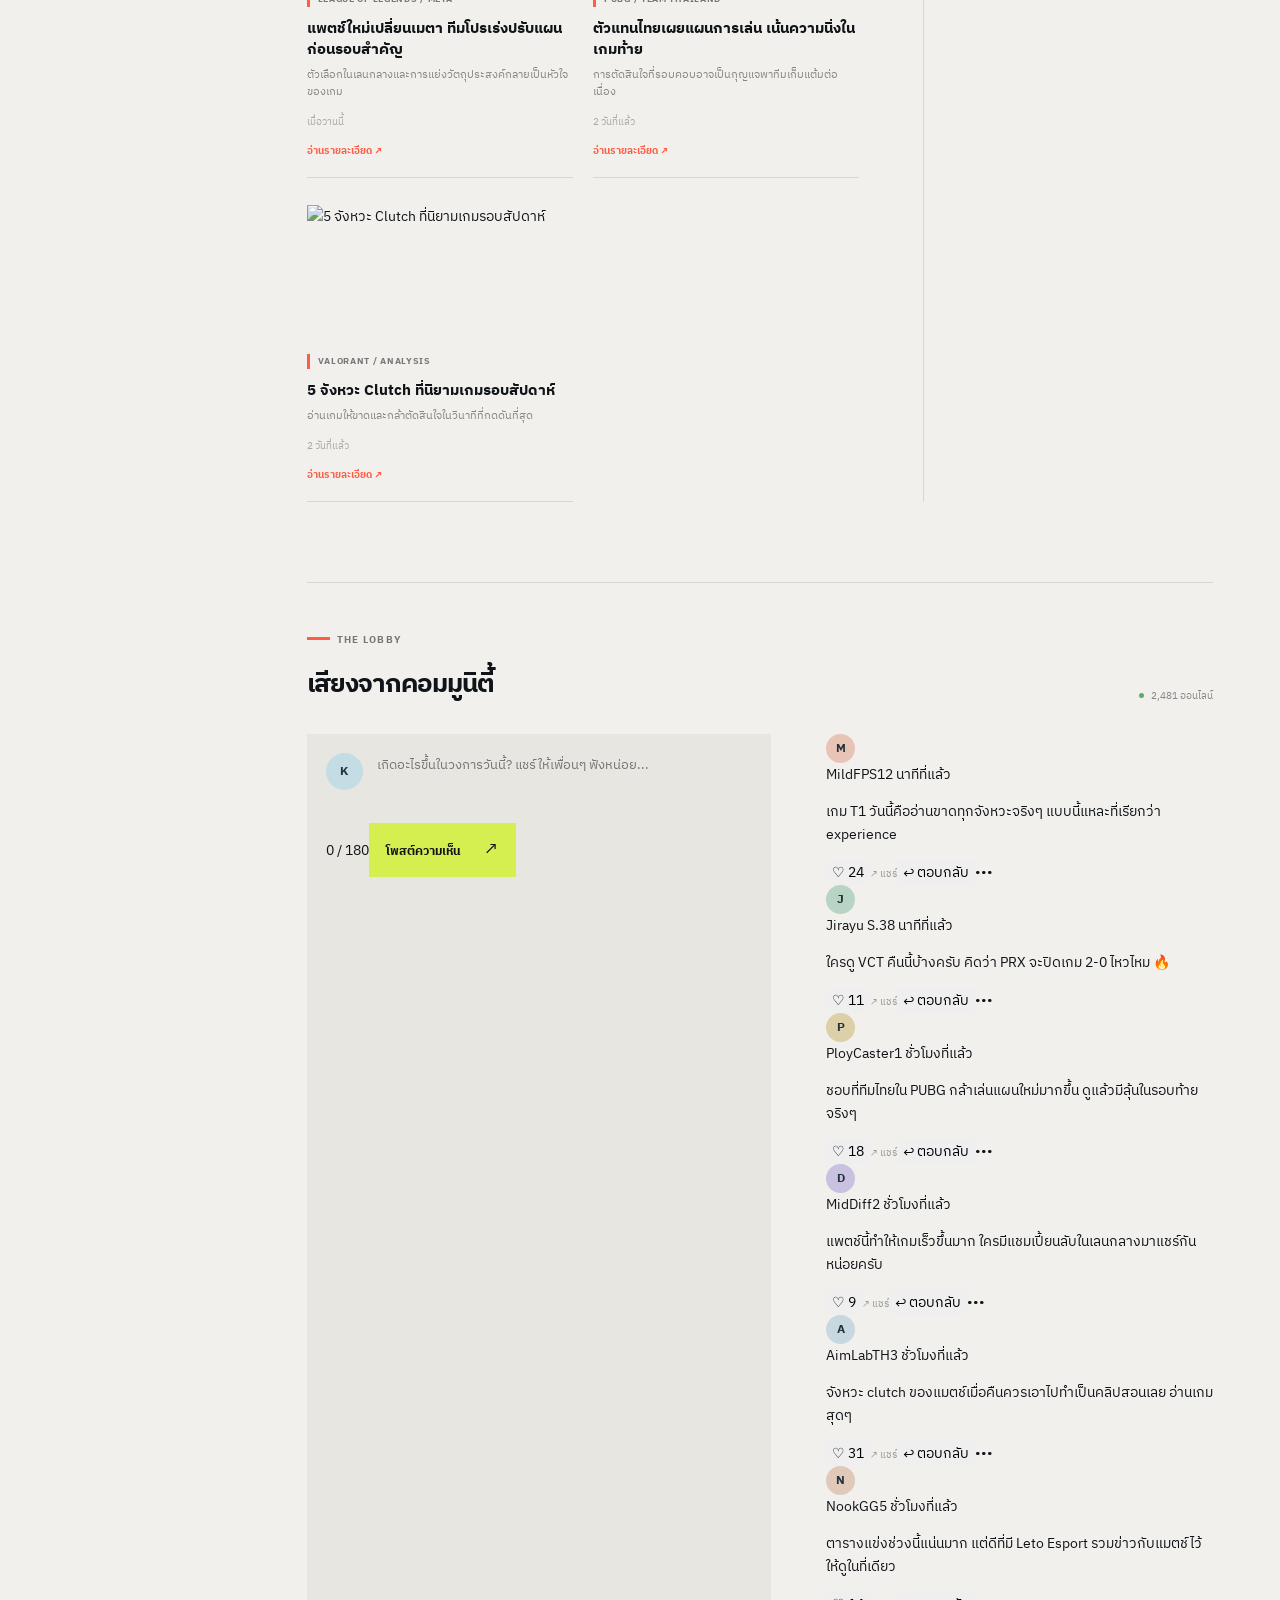
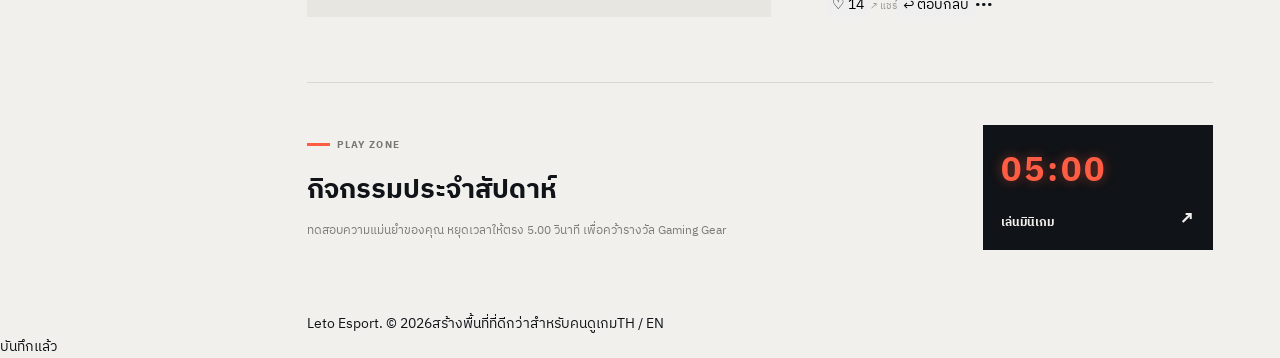
==== commit a4ad8f02: "Add Thai real-time clock and prioritize play zone" ====
--- a/index.html
+++ b/index.html
@@ -7,9 +7,9 @@
   <title>Leto Esport / Esports Intelligence</title>
   <link rel="preconnect" href="https://fonts.googleapis.com">
   <link rel="preconnect" href="https://fonts.gstatic.com" crossorigin>
-  <link href="https://fonts.googleapis.com/css2?family=Noto+Sans+Thai:wght@400;500;600;700;800&family=Space+Grotesk:wght@400;500;600;700&display=swap" rel="stylesheet">
-  <link rel="stylesheet" href="style.css?v=20260909" />
-  <link rel="stylesheet" href="responsive.css?v=20260909" />
+  <link href="https://fonts.googleapis.com/css2?family=IBM+Plex+Sans+Thai:wght@400;500;600;700&display=swap" rel="stylesheet">
+  <link rel="stylesheet" href="style.css?v=20260910" />
+  <link rel="stylesheet" href="responsive.css?v=20260910" />
 </head>
 <body>
   <div class="app-shell">
@@ -17,14 +17,14 @@
       <div class="brand"><span class="brand-mark">L</span><span>Leto Esport<span class="brand-dot">.</span></span></div>
       <div class="live-indicator"><span></span> LIVE DESK</div>
       <nav class="main-nav" aria-label="เมนูหลัก">
-        <a class="nav-item active" href="#top"><span class="nav-icon">⌂</span>หน้าแรก</a>
-        <a class="nav-item" href="#news"><span class="nav-icon">▤</span>ข่าวสาร</a>
-        <a class="nav-item" href="#matches"><span class="nav-icon">◉</span>แมตช์วันนี้ <b>4</b></a>
-        <a class="nav-item" href="#community"><span class="nav-icon">◌</span>คอมมูนิตี้</a>
+        <a class="nav-item active" href="#top"><span class="nav-icon" aria-hidden="true">🏠</span>หน้าแรก</a>
+        <a class="nav-item" href="#news"><span class="nav-icon" aria-hidden="true">📰</span>ข่าวสาร</a>
+        <a class="nav-item" href="#matches"><span class="nav-icon" aria-hidden="true">🎮</span>แมตช์วันนี้ <b>4</b></a>
+        <a class="nav-item" href="#community"><span class="nav-icon" aria-hidden="true">💬</span>คอมมูนิตี้</a>
       </nav>
       <div class="sidebar-label">ติดตามเกม</div>
       <div class="game-list">
-        <button class="game-filter active" data-game="all"><span class="game-badge all">✦</span>ทั้งหมด</button>
+        <button class="game-filter active" data-game="all"><span class="game-badge all">★</span>ทั้งหมด</button>
         <button class="game-filter" data-game="valorant"><span class="game-badge val">V</span>VALORANT</button>
         <button class="game-filter" data-game="lol"><span class="game-badge lol">L</span>LEAGUE OF LEGENDS</button>
         <button class="game-filter" data-game="pubg"><span class="game-badge pubg">P</span>PUBG</button>
@@ -33,19 +33,19 @@
     </aside>
 
     <main class="main-content" id="top">
-      <header class="topbar"><div class="breadcrumb">วันจันทร์ 07 กันยายน 2026 <span>/</span> Bangkok, TH</div><div class="top-actions"><button class="theme-toggle" id="themeToggle" aria-label="เปลี่ยนโหมดสี" aria-pressed="false"><span>☾</span><span>☀</span></button><button class="icon-btn" aria-label="แจ้งเตือน">♧<i></i></button><button class="search-toggle" id="searchToggle" aria-label="ค้นหา">⌕</button><div class="profile-chip"><div class="avatar">K</div><span>Kittisak</span><span class="chevron">⌄</span></div></div></header>
-      <div class="search-bar" id="searchBar"><span>⌕</span><input id="searchInput" placeholder="ค้นหาข่าว ทีม หรือผู้เล่น..." /><button id="closeSearch">ปิด</button></div>
+      <header class="topbar"><div class="breadcrumb"><span id="thaiDate">กำลังโหลดวันที่</span><span>/</span><span id="thaiTime">กำลังโหลดเวลา</span><span>น.</span><span>/</span> Bangkok, TH</div><div class="top-actions"><button class="theme-toggle" id="themeToggle" aria-label="เปลี่ยนโหมดสี" aria-pressed="false"><span>🌙</span><span>☀️</span></button><button class="search-toggle" id="searchToggle" aria-label="ค้นหา">🔍</button><div class="profile-chip"><div class="avatar">K</div><span>Kittisak</span><span class="chevron">⌄</span></div></div></header>
+      <div class="search-bar" id="searchBar"><span>🔍</span><input id="searchInput" placeholder="ค้นหาข่าว ทีม หรือผู้เล่น..." /><button id="closeSearch">ปิด</button></div>
 
       <section class="hero-section">
         <div class="section-kicker"><span class="eyebrow-line"></span> FEATURED STORY <span class="kicker-date">07.09.26</span></div>
         <article class="hero-card" id="featuredSlider">
           <div class="hero-slides">
-            <div class="hero-slide active" data-tag="VALORANT / VCT PACIFIC" data-title="เส้นทางใหม่ของ|Paper Rex" data-desc="การเปลี่ยนแปลงครั้งใหญ่ที่กำลังเขย่าวงการ และทำให้ Pacific กลับมาน่าจับตาอีกครั้ง" data-author="เรื่องโดย NINA CHAN" data-time="อ่าน 6 นาที"><img src="https://images.unsplash.com/photo-1542751371-adc38448a05e?auto=format&fit=crop&w=1600&q=85" alt="การแข่งขัน esports บนเวที" /></div>
+            <div class="hero-slide activity-hero-slide active" data-tag="PLAY ZONE / WEEKLY CHALLENGE" data-title="หยุดเวลาให้|ตรง 5.00" data-desc="กิจกรรมประจำสัปดาห์สำหรับคนที่เชื่อว่าความแม่นยำคือสกิล หยุดเวลาให้ตรงแล้วคว้ารางวัล Gaming Gear" data-author="LETO ESPORT / PLAY ZONE" data-time="เล่นเกม 1 นาที"><img src="https://images.unsplash.com/photo-1511512578047-dfb367046420?auto=format&fit=crop&w=1600&q=85" alt="กิจกรรมมินิเกม esports" /></div>
+            <div class="hero-slide" data-tag="VALORANT / VCT PACIFIC" data-title="เส้นทางใหม่ของ|Paper Rex" data-desc="การเปลี่ยนแปลงครั้งใหญ่ที่กำลังเขย่าวงการ และทำให้ Pacific กลับมาน่าจับตาอีกครั้ง" data-author="เรื่องโดย NINA CHAN" data-time="อ่าน 6 นาที"><img src="https://images.unsplash.com/photo-1542751371-adc38448a05e?auto=format&fit=crop&w=1600&q=85" alt="การแข่งขัน esports บนเวที" /></div>
             <div class="hero-slide" data-tag="VALORANT / VCT PACIFIC" data-title="ทุกจังหวะ|มีความหมาย" data-desc="รวมช็อตสำคัญจากเกมที่ทำให้แฟน Valorant ลุ้นจนวินาทีสุดท้าย" data-author="HIGHLIGHTS / VCT PACIFIC" data-time="คลิป 4 นาที"><img src="https://images.unsplash.com/photo-1593305841991-05c297ba4575?auto=format&fit=crop&w=1600&q=85" alt="ผู้เล่นกำลังแข่งขันเกม Valorant" /></div>
             <div class="hero-slide" data-tag="VALORANT / MATCH DAY" data-title="เสียงเชียร์|จากทั้งภูมิภาค" data-desc="บรรยากาศหน้าเวทีและพลังของแฟนๆ ที่ทำให้แมตช์นี้แตกต่าง" data-author="FIELD REPORT / Leto Esport" data-time="อ่าน 5 นาที"><img src="https://images.unsplash.com/photo-1560253023-3ec5d502959f?auto=format&fit=crop&w=1600&q=85" alt="บรรยากาศการแข่งขัน esports" /></div>
             <div class="hero-slide" data-tag="VALORANT / ROSTER WATCH" data-title="ทีมใหม่|เกมใหม่" data-desc="การจัดทีมครั้งใหม่กำลังเปลี่ยนวิธีที่เราอ่านเกมใน Pacific Stage 2" data-author="เรื่องโดย NINA CHAN" data-time="อ่าน 7 นาที"><img src="https://images.unsplash.com/photo-1603481546238-487240415921?auto=format&fit=crop&w=1600&q=85" alt="ทีม esports เตรียมตัวก่อนแข่ง" /></div>
             <div class="hero-slide" data-tag="VALORANT / AFTER MATCH" data-title="หลังเสียง|สุดท้ายของเกม" data-desc="วิเคราะห์การตัดสินใจในรอบปิดเกม และบทเรียนที่ทุกทีมเอาไปใช้ได้" data-author="ANALYSIS / Leto Esport" data-time="อ่าน 8 นาที"><img src="https://images.unsplash.com/photo-1560419015-7c427e8ae5ba?auto=format&fit=crop&w=1600&q=85" alt="ภาพการแข่งขันเกมบนเวที" /></div>
-            <div class="hero-slide activity-hero-slide" data-tag="PLAY ZONE / WEEKLY CHALLENGE" data-title="หยุดเวลาให้|ตรง 5.00" data-desc="กิจกรรมประจำสัปดาห์สำหรับคนที่เชื่อว่าความแม่นยำคือสกิล หยุดเวลาให้ตรงแล้วคว้ารางวัล Gaming Gear" data-author="LETO ESPORT / PLAY ZONE" data-time="เล่นเกม 1 นาที"><img src="https://images.unsplash.com/photo-1511512578047-dfb367046420?auto=format&fit=crop&w=1600&q=85" alt="กิจกรรมมินิเกม esports" /></div>
           </div>
           <div class="hero-overlay"></div>
           <div class="hero-copy"><div class="tag valorant-tag" id="heroTag">VALORANT / VCT PACIFIC</div><h1 id="heroTitle">เส้นทางใหม่ของ<br><em>Paper Rex</em></h1><p id="heroDescription">การเปลี่ยนแปลงครั้งใหญ่ที่กำลังเขย่าวงการ และทำให้ Pacific กลับมาน่าจับตาอีกครั้ง</p><button class="read-btn" id="heroAction">อ่านเรื่องเต็ม <span>↗</span></button></div>
--- a/style.css
+++ b/style.css
@@ -1,6 +1,6 @@
-@import url('https://fonts.googleapis.com/css2?family=Noto+Sans+Thai:wght@400;500;600;700;800&family=Space+Grotesk:wght@400;500;600;700&display=swap');
-.news-card{cursor:pointer;transition:transform .2s}.news-card:hover,.news-card:focus{transform:translateY(-3px);outline:none}.read-more{display:block;margin-top:13px;color:var(--coral);font:700 10px 'Space Grotesk'}.feed-actions button{cursor:pointer}.share-btn{background:none;color:#989893;padding:0;font:10px 'Space Grotesk'}.share-btn:hover{color:var(--ink)}.news-modal{position:fixed;inset:0;z-index:20;display:grid;place-items:center;padding:24px;visibility:hidden;opacity:0;transition:opacity .2s,visibility .2s}.news-modal.open{visibility:visible;opacity:1}.news-modal-backdrop{position:absolute;inset:0;background:rgba(16,19,23,.78)}.news-modal-panel{position:relative;z-index:1;background:var(--paper);width:min(720px,100%);max-height:90vh;overflow:auto;box-shadow:0 20px 70px rgba(0,0,0,.3)}.news-modal-panel>img{width:100%;height:220px;object-fit:cover}.modal-content{padding:25px 30px 30px}.modal-content .tag{color:#777;border-left-color:var(--coral)}.modal-content h2{font:700 clamp(25px,4vw,42px)/1.12 'Space Grotesk','Noto Sans Thai';letter-spacing:-1px;margin:15px 0 8px}.modal-content time{color:#999;font:10px 'Space Grotesk'}.modal-content p{font-size:14px;line-height:1.9;color:#555;margin:22px 0 0}.modal-close{position:absolute;right:12px;top:10px;z-index:2;width:34px;height:34px;border-radius:50%;background:var(--lime);color:var(--ink);font:24px/1 'Space Grotesk'}.modal-close:hover{background:var(--coral)}
-:root{--ink:#101317;--paper:#f1f0ed;--muted:#7c7c79;--line:#d8d7d2;--lime:#d6ef50;--coral:#ff5d43;--white:#fff;--dark-line:#2d3032}*{box-sizing:border-box}html{scroll-behavior:smooth}body{margin:0;background:var(--paper);color:var(--ink);font-family:'Noto Sans Thai',sans-serif;font-size:14px}button,a{font:inherit}button{cursor:pointer;border:0}a{text-decoration:none;color:inherit}.app-shell{display:grid;grid-template-columns:240px 1fr;min-height:100vh}.sidebar{background:var(--ink);color:#f5f5f2;padding:27px 18px 20px;display:flex;flex-direction:column;position:sticky;top:0;height:100vh}.brand{font:700 24px 'Space Grotesk',sans-serif;letter-spacing:-1.5px;display:flex;align-items:center;gap:9px;padding:0 12px}.brand-mark{width:27px;height:27px;display:grid;place-items:center;background:var(--lime);color:var(--ink);font:700 19px 'Space Grotesk';transform:rotate(-8deg)}.brand-dot{color:var(--coral)}.live-indicator{font:700 10px 'Space Grotesk';letter-spacing:1.5px;color:#85888a;margin:63px 12px 24px}.live-indicator span{display:inline-block;width:6px;height:6px;border-radius:50%;background:var(--coral);margin-right:7px;box-shadow:0 0 0 4px #3b2523}.main-nav{display:grid;gap:5px}.nav-item{color:#929496;padding:12px 13px;border-radius:3px;font-weight:600;display:flex;align-items:center;gap:12px;transition:.2s}.nav-item.active,.nav-item:hover{color:var(--ink);background:var(--lime)}.nav-icon{width:16px;font:18px 'Space Grotesk'}.nav-item b{margin-left:auto;background:#303437;color:var(--lime);font:600 10px 'Space Grotesk';padding:3px 7px;border-radius:8px}.nav-item.active b{background:var(--ink)}.sidebar-label{font:700 10px 'Space Grotesk';letter-spacing:1.5px;color:#606467;margin:46px 12px 13px}.game-list{display:grid;gap:3px}.game-filter{background:none;color:#86898a;text-align:left;padding:9px 12px;display:flex;align-items:center;gap:11px;font-weight:500;border-radius:3px}.game-filter:hover,.game-filter.active{background:#24282a;color:#f2f2ef}.game-badge{display:grid;place-items:center;width:22px;height:22px;border-radius:50%;font:700 11px 'Space Grotesk';color:#161719}.game-badge.all{background:var(--lime)}.game-badge.val{background:#f2e8dc}.game-badge.lol{background:#d9aa4b}.game-badge.pubg{background:#f2b12c}.sidebar-bottom{margin-top:auto;border-top:1px solid #2d3032;padding:17px 5px 0;display:flex;align-items:center;gap:9px}.sidebar-bottom strong{display:block;font-size:12px}.sidebar-bottom span{color:#666a6b;font-size:10px}.mini-avatar,.avatar{border-radius:50%;display:grid;place-items:center;background:#c4dce4;color:#22313a;font:700 12px 'Space Grotesk'}.mini-avatar{width:30px;height:30px}.more-btn{margin-left:auto;background:none;color:#666;font-weight:bold}.main-content{min-width:0;padding:0 5.2vw}.topbar{height:80px;border-bottom:1px solid var(--line);display:flex;align-items:center;justify-content:space-between}.breadcrumb{color:#8a8a87;font-size:11px;font-weight:600}.breadcrumb span{margin:0 8px;color:#c1c0bb}.top-actions{display:flex;gap:22px;align-items:center}.icon-btn,.search-toggle{position:relative;background:none;color:var(--ink);font:22px 'Space Grotesk'}.icon-btn i{position:absolute;width:5px;height:5px;background:var(--coral);border-radius:50%;right:0;top:3px}.profile-chip{display:flex;align-items:center;gap:8px;font-size:12px;font-weight:600}.avatar{width:29px;height:29px}.chevron{font-size:16px;margin-left:2px}.search-bar{height:0;overflow:hidden;display:flex;gap:10px;align-items:center;transition:.25s;border-bottom:1px solid transparent}.search-bar.open{height:52px;border-color:var(--line)}.search-bar input{background:none;border:0;outline:0;width:100%;font:14px 'Noto Sans Thai'}.search-bar button{background:none;color:var(--muted);font-size:12px}.hero-section{padding:52px 0 64px}.section-kicker{display:flex;align-items:center;gap:10px;color:#878783;font:700 10px 'Space Grotesk';letter-spacing:1.4px;margin-bottom:14px}.eyebrow-line{display:inline-block;width:23px;height:3px;background:var(--coral);vertical-align:middle;margin-right:7px}.kicker-date{margin-left:auto;color:#b0afaa}.hero-card{height:405px;position:relative;overflow:hidden;background:#333}.hero-card>img{width:100%;height:100%;object-fit:cover;object-position:center 42%;filter:saturate(.8)}.hero-overlay{position:absolute;inset:0;background:linear-gradient(90deg,rgba(10,13,15,.9) 0%,rgba(10,13,15,.48) 48%,rgba(10,13,15,.05) 100%)}.hero-copy{position:absolute;left:6%;top:14%;color:#f9f9f5}.tag{display:inline-block;font:700 10px 'Space Grotesk';letter-spacing:1.2px;border-left:3px solid var(--lime);padding-left:8px;color:var(--lime)}h1{font:600 clamp(36px,5.1vw,70px)/.98 'Space Grotesk',sans-serif;letter-spacing:-3px;margin:18px 0 15px}h1 em{font-style:normal;color:var(--lime)}.hero-copy p{max-width:390px;line-height:1.8;color:#c6c7c2;margin:0 0 24px;font-size:13px}.read-btn,.post-btn{background:var(--lime);color:var(--ink);padding:12px 17px;font-weight:800;font-size:12px}.read-btn span,.post-btn span,.calendar-btn span{margin-left:20px;font:18px 'Space Grotesk'}.hero-meta{position:absolute;bottom:18px;left:6%;right:6%;display:flex;justify-content:space-between;color:#c5c5bf;font:10px 'Space Grotesk';letter-spacing:.4px}.content-grid{display:grid;grid-template-columns:minmax(0,1fr) 290px;gap:5vw;padding-bottom:80px}.section-heading,.rail-heading,.community-head{display:flex;align-items:flex-start;justify-content:space-between}.section-eyebrow{font:700 10px 'Space Grotesk';letter-spacing:1.3px;color:#777873}.section-heading h2,.right-rail h2,.community-head h2{font:700 26px 'Space Grotesk','Noto Sans Thai';margin:13px 0 25px;letter-spacing:-1px}.section-heading h2 small{font:500 11px 'Space Grotesk';color:var(--coral);vertical-align:top;margin-left:4px}.text-btn,.dots{background:none;color:#83837f;font-size:11px;margin-top:14px}.text-btn span{font-size:17px;margin-left:7px;color:var(--ink)}.news-grid{display:grid;grid-template-columns:repeat(2,minmax(0,1fr));gap:27px 20px}.news-card{border-bottom:1px solid var(--line);padding-bottom:18px}.news-card img{display:block;width:100%;height:130px;object-fit:cover;filter:saturate(.78);margin-bottom:13px}.news-card .tag{font-size:9px;color:#777;letter-spacing:.7px;border-left-color:var(--coral)}.news-card h3{font-size:15px;line-height:1.4;margin:9px 0 7px}.news-card p{font-size:11px;color:#878781;line-height:1.6;margin:0}.news-card time{display:block;margin-top:12px;font:10px 'Space Grotesk';color:#aaa}.right-rail{border-left:1px solid var(--line);padding-left:25px}.rail-heading{align-items:center}.rail-heading .dots{margin:0}.right-rail h2{margin-top:11px}.right-rail h2 small{font:500 10px 'Space Grotesk';color:#a3a39e;margin-left:6px}.match-list{display:grid;gap:10px}.match-card{background:#e7e6e1;padding:13px 12px}.match-card.live{background:var(--ink);color:#f5f5f1}.match-top{display:flex;justify-content:space-between;color:#92928e;font:9px 'Space Grotesk';margin-bottom:14px}.live .match-top{color:var(--lime)}.match-status i,.online-count i{display:inline-block;width:5px;height:5px;border-radius:50%;background:var(--coral);margin:0 5px 1px 0}.teams{display:flex;justify-content:space-between;align-items:center}.teams>div{display:flex;align-items:center;gap:6px;flex-direction:column;max-width:76px}.teams strong{font-size:10px;white-space:nowrap}.teams>b{font:700 12px 'Space Grotesk'}.teams .versus{color:#8a8984}.team-logo{width:25px;height:25px;display:grid;place-items:center;color:white;font:700 11px 'Space Grotesk';background:#ec604c;border-radius:3px}.team-logo.gen{background:#bb9d4c}.team-logo.prx{background:#e4b4b2}.team-logo.drx{background:#75a0aa}.team-logo.fal{background:#1b1b1b}.team-logo.tw{background:#d9ad36}.match-game{border-top:1px solid #d7d6d0;margin-top:14px;padding-top:9px;color:#92918b;font:9px 'Space Grotesk';display:flex;justify-content:space-between}.live .match-game{border-color:#313536}.match-game span{color:var(--coral)}.calendar-btn{width:100%;margin-top:14px;padding:12px;background:transparent;border:1px solid #cfcfca;color:#686863;text-align:left;font-size:11px}.calendar-btn span{float:right;color:var(--ink)}.community-section{border-top:1px solid var(--line);padding:44px 0 65px}.community-head{align-items:flex-end}.community-head h2{margin-bottom:28px}.online-count{font:10px 'Space Grotesk';color:#888;margin-bottom:30px}.online-count i{background:#59ad69}.community-layout{display:grid;grid-template-columns:1.2fr 1fr;gap:55px}.post-composer{background:#e7e6e1;padding:19px}.composer-top{display:flex;gap:12px}.avatar.large{width:37px;height:37px;flex:none}.composer-top textarea{background:transparent;border:0;resize:none;outline:0;width:100%;height:70px;font:13px/1.6 'Noto Sans Thai';color:var(--ink}.composer-bottom{border-top:1px solid #d4d3ce;margin-top:7px;padding-top:12px;display:flex;justify-content:space-between;align-items:center;color:#a2a19a;font:10px 'Space Grotesk'}.post-btn{padding:9px 12px;font-size:10px}.post-btn span{margin-left:8px;font-size:14px}.feed{display:grid;gap:18px}.feed-post{border-bottom:1px solid var(--line);padding-bottom:14px}.feed-head{display:flex;gap:9px;align-items:center}.feed-name{font-size:12px;font-weight:700}.feed-time{font:10px 'Space Grotesk';color:#aaa;margin-left:5px}.feed-text{font-size:12px;line-height:1.7;margin:9px 0 8px 43px}.feed-actions{margin-left:43px;display:flex;gap:15px;color:#989893;font:10px 'Space Grotesk'}.like-btn{background:none;color:inherit;padding:0}.like-btn.liked{color:var(--coral)}footer{border-top:1px solid var(--line);display:flex;justify-content:space-between;padding:20px 0;color:#aaa;font:10px 'Space Grotesk';letter-spacing:.3px}.toast{position:fixed;bottom:25px;left:50%;transform:translate(-50%,20px);background:var(--ink);color:#fff;padding:11px 17px;font-size:12px;opacity:0;pointer-events:none;transition:.25s}.toast.show{opacity:1;transform:translate(-50%,0)}
+@import url('https://fonts.googleapis.com/css2?family=IBM+Plex+Sans+Thai:wght@400;500;600;700&display=swap');
+.news-card{cursor:pointer;transition:transform .2s}.news-card:hover,.news-card:focus{transform:translateY(-3px);outline:none}.read-more{display:block;margin-top:13px;color:var(--coral);font:700 10px 'IBM Plex Sans Thai'}.feed-actions button{cursor:pointer}.share-btn{background:none;color:#989893;padding:0;font:10px 'IBM Plex Sans Thai'}.share-btn:hover{color:var(--ink)}.news-modal{position:fixed;inset:0;z-index:20;display:grid;place-items:center;padding:24px;visibility:hidden;opacity:0;transition:opacity .2s,visibility .2s}.news-modal.open{visibility:visible;opacity:1}.news-modal-backdrop{position:absolute;inset:0;background:rgba(16,19,23,.78)}.news-modal-panel{position:relative;z-index:1;background:var(--paper);width:min(720px,100%);max-height:90vh;overflow:auto;box-shadow:0 20px 70px rgba(0,0,0,.3)}.news-modal-panel>img{width:100%;height:220px;object-fit:cover}.modal-content{padding:25px 30px 30px}.modal-content .tag{color:#777;border-left-color:var(--coral)}.modal-content h2{font:700 clamp(25px,4vw,42px)/1.12 'IBM Plex Sans Thai','IBM Plex Sans Thai';letter-spacing:-1px;margin:15px 0 8px}.modal-content time{color:#999;font:10px 'IBM Plex Sans Thai'}.modal-content p{font-size:14px;line-height:1.9;color:#555;margin:22px 0 0}.modal-close{position:absolute;right:12px;top:10px;z-index:2;width:34px;height:34px;border-radius:50%;background:var(--lime);color:var(--ink);font:24px/1 'IBM Plex Sans Thai'}.modal-close:hover{background:var(--coral)}
+:root{--ink:#101317;--paper:#f1f0ed;--muted:#7c7c79;--line:#d8d7d2;--lime:#d6ef50;--coral:#ff5d43;--white:#fff;--dark-line:#2d3032}*{box-sizing:border-box}html{scroll-behavior:smooth}body{margin:0;background:var(--paper);color:var(--ink);font-family:'IBM Plex Sans Thai',sans-serif;font-size:14px}button,a{font:inherit}button{cursor:pointer;border:0}a{text-decoration:none;color:inherit}.app-shell{display:grid;grid-template-columns:240px 1fr;min-height:100vh}.sidebar{background:var(--ink);color:#f5f5f2;padding:27px 18px 20px;display:flex;flex-direction:column;position:sticky;top:0;height:100vh}.brand{font:700 24px 'IBM Plex Sans Thai',sans-serif;letter-spacing:-1.5px;display:flex;align-items:center;gap:9px;padding:0 12px}.brand-mark{width:27px;height:27px;display:grid;place-items:center;background:var(--lime);color:var(--ink);font:700 19px 'IBM Plex Sans Thai';transform:rotate(-8deg)}.brand-dot{color:var(--coral)}.live-indicator{font:700 10px 'IBM Plex Sans Thai';letter-spacing:1.5px;color:#85888a;margin:63px 12px 24px}.live-indicator span{display:inline-block;width:6px;height:6px;border-radius:50%;background:var(--coral);margin-right:7px;box-shadow:0 0 0 4px #3b2523}.main-nav{display:grid;gap:5px}.nav-item{color:#929496;padding:12px 13px;border-radius:3px;font-weight:600;display:flex;align-items:center;gap:12px;transition:.2s}.nav-item.active,.nav-item:hover{color:var(--ink);background:var(--lime)}.nav-icon{width:16px;font:18px 'IBM Plex Sans Thai'}.nav-item b{margin-left:auto;background:#303437;color:var(--lime);font:600 10px 'IBM Plex Sans Thai';padding:3px 7px;border-radius:8px}.nav-item.active b{background:var(--ink)}.sidebar-label{font:700 10px 'IBM Plex Sans Thai';letter-spacing:1.5px;color:#606467;margin:46px 12px 13px}.game-list{display:grid;gap:3px}.game-filter{background:none;color:#86898a;text-align:left;padding:9px 12px;display:flex;align-items:center;gap:11px;font-weight:500;border-radius:3px}.game-filter:hover,.game-filter.active{background:#24282a;color:#f2f2ef}.game-badge{display:grid;place-items:center;width:22px;height:22px;border-radius:50%;font:700 11px 'IBM Plex Sans Thai';color:#161719}.game-badge.all{background:var(--lime)}.game-badge.val{background:#f2e8dc}.game-badge.lol{background:#d9aa4b}.game-badge.pubg{background:#f2b12c}.sidebar-bottom{margin-top:auto;border-top:1px solid #2d3032;padding:17px 5px 0;display:flex;align-items:center;gap:9px}.sidebar-bottom strong{display:block;font-size:12px}.sidebar-bottom span{color:#666a6b;font-size:10px}.mini-avatar,.avatar{border-radius:50%;display:grid;place-items:center;background:#c4dce4;color:#22313a;font:700 12px 'IBM Plex Sans Thai'}.mini-avatar{width:30px;height:30px}.more-btn{margin-left:auto;background:none;color:#666;font-weight:bold}.main-content{min-width:0;padding:0 5.2vw}.topbar{height:80px;border-bottom:1px solid var(--line);display:flex;align-items:center;justify-content:space-between}.breadcrumb{color:#8a8a87;font-size:11px;font-weight:600}.breadcrumb span{margin:0 8px;color:#c1c0bb}.top-actions{display:flex;gap:22px;align-items:center}.icon-btn,.search-toggle{position:relative;background:none;color:var(--ink);font:22px 'IBM Plex Sans Thai'}.icon-btn i{position:absolute;width:5px;height:5px;background:var(--coral);border-radius:50%;right:0;top:3px}.profile-chip{display:flex;align-items:center;gap:8px;font-size:12px;font-weight:600}.avatar{width:29px;height:29px}.chevron{font-size:16px;margin-left:2px}.search-bar{height:0;overflow:hidden;display:flex;gap:10px;align-items:center;transition:.25s;border-bottom:1px solid transparent}.search-bar.open{height:52px;border-color:var(--line)}.search-bar input{background:none;border:0;outline:0;width:100%;font:14px 'IBM Plex Sans Thai'}.search-bar button{background:none;color:var(--muted);font-size:12px}.hero-section{padding:52px 0 64px}.section-kicker{display:flex;align-items:center;gap:10px;color:#878783;font:700 10px 'IBM Plex Sans Thai';letter-spacing:1.4px;margin-bottom:14px}.eyebrow-line{display:inline-block;width:23px;height:3px;background:var(--coral);vertical-align:middle;margin-right:7px}.kicker-date{margin-left:auto;color:#b0afaa}.hero-card{height:405px;position:relative;overflow:hidden;background:#333}.hero-card>img{width:100%;height:100%;object-fit:cover;object-position:center 42%;filter:saturate(.8)}.hero-overlay{position:absolute;inset:0;background:linear-gradient(90deg,rgba(10,13,15,.9) 0%,rgba(10,13,15,.48) 48%,rgba(10,13,15,.05) 100%)}.hero-copy{position:absolute;left:6%;top:14%;color:#f9f9f5}.tag{display:inline-block;font:700 10px 'IBM Plex Sans Thai';letter-spacing:1.2px;border-left:3px solid var(--lime);padding-left:8px;color:var(--lime)}h1{font:600 clamp(36px,5.1vw,70px)/.98 'IBM Plex Sans Thai',sans-serif;letter-spacing:-3px;margin:18px 0 15px}h1 em{font-style:normal;color:var(--lime)}.hero-copy p{max-width:390px;line-height:1.8;color:#c6c7c2;margin:0 0 24px;font-size:13px}.read-btn,.post-btn{background:var(--lime);color:var(--ink);padding:12px 17px;font-weight:800;font-size:12px}.read-btn span,.post-btn span,.calendar-btn span{margin-left:20px;font:18px 'IBM Plex Sans Thai'}.hero-meta{position:absolute;bottom:18px;left:6%;right:6%;display:flex;justify-content:space-between;color:#c5c5bf;font:10px 'IBM Plex Sans Thai';letter-spacing:.4px}.content-grid{display:grid;grid-template-columns:minmax(0,1fr) 290px;gap:5vw;padding-bottom:80px}.section-heading,.rail-heading,.community-head{display:flex;align-items:flex-start;justify-content:space-between}.section-eyebrow{font:700 10px 'IBM Plex Sans Thai';letter-spacing:1.3px;color:#777873}.section-heading h2,.right-rail h2,.community-head h2{font:700 26px 'IBM Plex Sans Thai','IBM Plex Sans Thai';margin:13px 0 25px;letter-spacing:-1px}.section-heading h2 small{font:500 11px 'IBM Plex Sans Thai';color:var(--coral);vertical-align:top;margin-left:4px}.text-btn,.dots{background:none;color:#83837f;font-size:11px;margin-top:14px}.text-btn span{font-size:17px;margin-left:7px;color:var(--ink)}.news-grid{display:grid;grid-template-columns:repeat(2,minmax(0,1fr));gap:27px 20px}.news-card{border-bottom:1px solid var(--line);padding-bottom:18px}.news-card img{display:block;width:100%;height:130px;object-fit:cover;filter:saturate(.78);margin-bottom:13px}.news-card .tag{font-size:9px;color:#777;letter-spacing:.7px;border-left-color:var(--coral)}.news-card h3{font-size:15px;line-height:1.4;margin:9px 0 7px}.news-card p{font-size:11px;color:#878781;line-height:1.6;margin:0}.news-card time{display:block;margin-top:12px;font:10px 'IBM Plex Sans Thai';color:#aaa}.right-rail{border-left:1px solid var(--line);padding-left:25px}.rail-heading{align-items:center}.rail-heading .dots{margin:0}.right-rail h2{margin-top:11px}.right-rail h2 small{font:500 10px 'IBM Plex Sans Thai';color:#a3a39e;margin-left:6px}.match-list{display:grid;gap:10px}.match-card{background:#e7e6e1;padding:13px 12px}.match-card.live{background:var(--ink);color:#f5f5f1}.match-top{display:flex;justify-content:space-between;color:#92928e;font:9px 'IBM Plex Sans Thai';margin-bottom:14px}.live .match-top{color:var(--lime)}.match-status i,.online-count i{display:inline-block;width:5px;height:5px;border-radius:50%;background:var(--coral);margin:0 5px 1px 0}.teams{display:flex;justify-content:space-between;align-items:center}.teams>div{display:flex;align-items:center;gap:6px;flex-direction:column;max-width:76px}.teams strong{font-size:10px;white-space:nowrap}.teams>b{font:700 12px 'IBM Plex Sans Thai'}.teams .versus{color:#8a8984}.team-logo{width:25px;height:25px;display:grid;place-items:center;color:white;font:700 11px 'IBM Plex Sans Thai';background:#ec604c;border-radius:3px}.team-logo.gen{background:#bb9d4c}.team-logo.prx{background:#e4b4b2}.team-logo.drx{background:#75a0aa}.team-logo.fal{background:#1b1b1b}.team-logo.tw{background:#d9ad36}.match-game{border-top:1px solid #d7d6d0;margin-top:14px;padding-top:9px;color:#92918b;font:9px 'IBM Plex Sans Thai';display:flex;justify-content:space-between}.live .match-game{border-color:#313536}.match-game span{color:var(--coral)}.calendar-btn{width:100%;margin-top:14px;padding:12px;background:transparent;border:1px solid #cfcfca;color:#686863;text-align:left;font-size:11px}.calendar-btn span{float:right;color:var(--ink)}.community-section{border-top:1px solid var(--line);padding:44px 0 65px}.community-head{align-items:flex-end}.community-head h2{margin-bottom:28px}.online-count{font:10px 'IBM Plex Sans Thai';color:#888;margin-bottom:30px}.online-count i{background:#59ad69}.community-layout{display:grid;grid-template-columns:1.2fr 1fr;gap:55px}.post-composer{background:#e7e6e1;padding:19px}.composer-top{display:flex;gap:12px}.avatar.large{width:37px;height:37px;flex:none}.composer-top textarea{background:transparent;border:0;resize:none;outline:0;width:100%;height:70px;font:13px/1.6 'IBM Plex Sans Thai';color:var(--ink}.composer-bottom{border-top:1px solid #d4d3ce;margin-top:7px;padding-top:12px;display:flex;justify-content:space-between;align-items:center;color:#a2a19a;font:10px 'IBM Plex Sans Thai'}.post-btn{padding:9px 12px;font-size:10px}.post-btn span{margin-left:8px;font-size:14px}.feed{display:grid;gap:18px}.feed-post{border-bottom:1px solid var(--line);padding-bottom:14px}.feed-head{display:flex;gap:9px;align-items:center}.feed-name{font-size:12px;font-weight:700}.feed-time{font:10px 'IBM Plex Sans Thai';color:#aaa;margin-left:5px}.feed-text{font-size:12px;line-height:1.7;margin:9px 0 8px 43px}.feed-actions{margin-left:43px;display:flex;gap:15px;color:#989893;font:10px 'IBM Plex Sans Thai'}.like-btn{background:none;color:inherit;padding:0}.like-btn.liked{color:var(--coral)}footer{border-top:1px solid var(--line);display:flex;justify-content:space-between;padding:20px 0;color:#aaa;font:10px 'IBM Plex Sans Thai';letter-spacing:.3px}.toast{position:fixed;bottom:25px;left:50%;transform:translate(-50%,20px);background:var(--ink);color:#fff;padding:11px 17px;font-size:12px;opacity:0;pointer-events:none;transition:.25s}.toast.show{opacity:1;transform:translate(-50%,0)}
 @media(max-width:900px){.app-shell{grid-template-columns:1fr}.sidebar{position:static;height:auto;padding:18px 20px;display:block}.brand{padding:0}.live-indicator,.sidebar-label,.game-list,.sidebar-bottom{display:none}.main-nav{display:flex;position:absolute;top:14px;right:20px}.nav-item{font-size:0;padding:8px}.nav-item b{display:none}.nav-icon{font-size:20px}.main-content{padding:0 20px}.hero-section{padding:35px 0 45px}.content-grid{grid-template-columns:1fr;gap:45px}.right-rail{border-left:0;border-top:1px solid var(--line);padding:35px 0 0}.match-list{grid-template-columns:repeat(3,1fr)}.community-layout{grid-template-columns:1fr;gap:35px}}
 @media(max-width:600px){.topbar{height:59px}.breadcrumb{font-size:9px}.profile-chip span:not(.chevron){display:none}.hero-card{height:470px}.hero-overlay{background:linear-gradient(0deg,rgba(10,13,15,.93),rgba(10,13,15,.12) 75%)}.hero-copy{top:auto;bottom:50px;left:7%;right:7%}h1{font-size:43px}.hero-meta{font-size:8px}.news-grid{grid-template-columns:1fr}.news-card img{height:180px}.match-list{grid-template-columns:1fr}.community-head{display:block}.online-count{display:block;margin-bottom:23px}footer{gap:10px;flex-wrap:wrap}.right-rail h2{margin-bottom:20px}}
 @media(max-width:1200px){.app-shell{grid-template-columns:215px 1fr}.main-content{padding:0 3.5vw}.content-grid{grid-template-columns:minmax(0,1fr) 260px;gap:3vw}.hero-card{height:380px}}
--- a/responsive.css
+++ b/responsive.css
@@ -91,11 +91,11 @@
 .hero-dot.active { width: 20px; border-radius: 4px; background: var(--lime); }
 @media (max-width: 600px) { .theme-toggle { transform: scale(.9); transform-origin: right center; } .hero-controls { right: 8%; bottom: 14px; } }
 .activity-section { display: flex; justify-content: space-between; align-items: center; gap: 28px; border-top: 1px solid var(--line); padding: 42px 0 62px; }
-.activity-section h2 { margin: 13px 0 8px; font: 700 27px 'Space Grotesk', 'Noto Sans Thai'; letter-spacing: -1px; }
+.activity-section h2 { margin: 13px 0 8px; font: 700 27px 'IBM Plex Sans Thai', sans-serif; letter-spacing: 0; }
 .activity-section p { max-width: 470px; margin: 0; color: var(--muted); font-size: 12px; line-height: 1.8; }
 .activity-launch { min-width: 230px; padding: 18px; background: var(--ink); color: var(--paper); display: grid; gap: 14px; text-decoration: none; transition: transform .2s, background .2s; }
 .activity-launch:hover { transform: translateY(-4px); background: var(--coral); color: #fff; }
-.activity-led { color: var(--coral); font: 700 34px 'Space Grotesk'; letter-spacing: 3px; text-shadow: 0 0 12px rgba(255,93,67,.45); }
+.activity-led { color: var(--coral); font: 700 34px 'IBM Plex Sans Thai'; letter-spacing: 3px; text-shadow: 0 0 12px rgba(255,93,67,.45); }
 .activity-cta { display: flex; justify-content: space-between; font-size: 12px; font-weight: 800; }
 .activity-cta b { font-size: 18px; line-height: 12px; }
 [data-theme="dark"] .activity-launch { background: #0c0f11; }
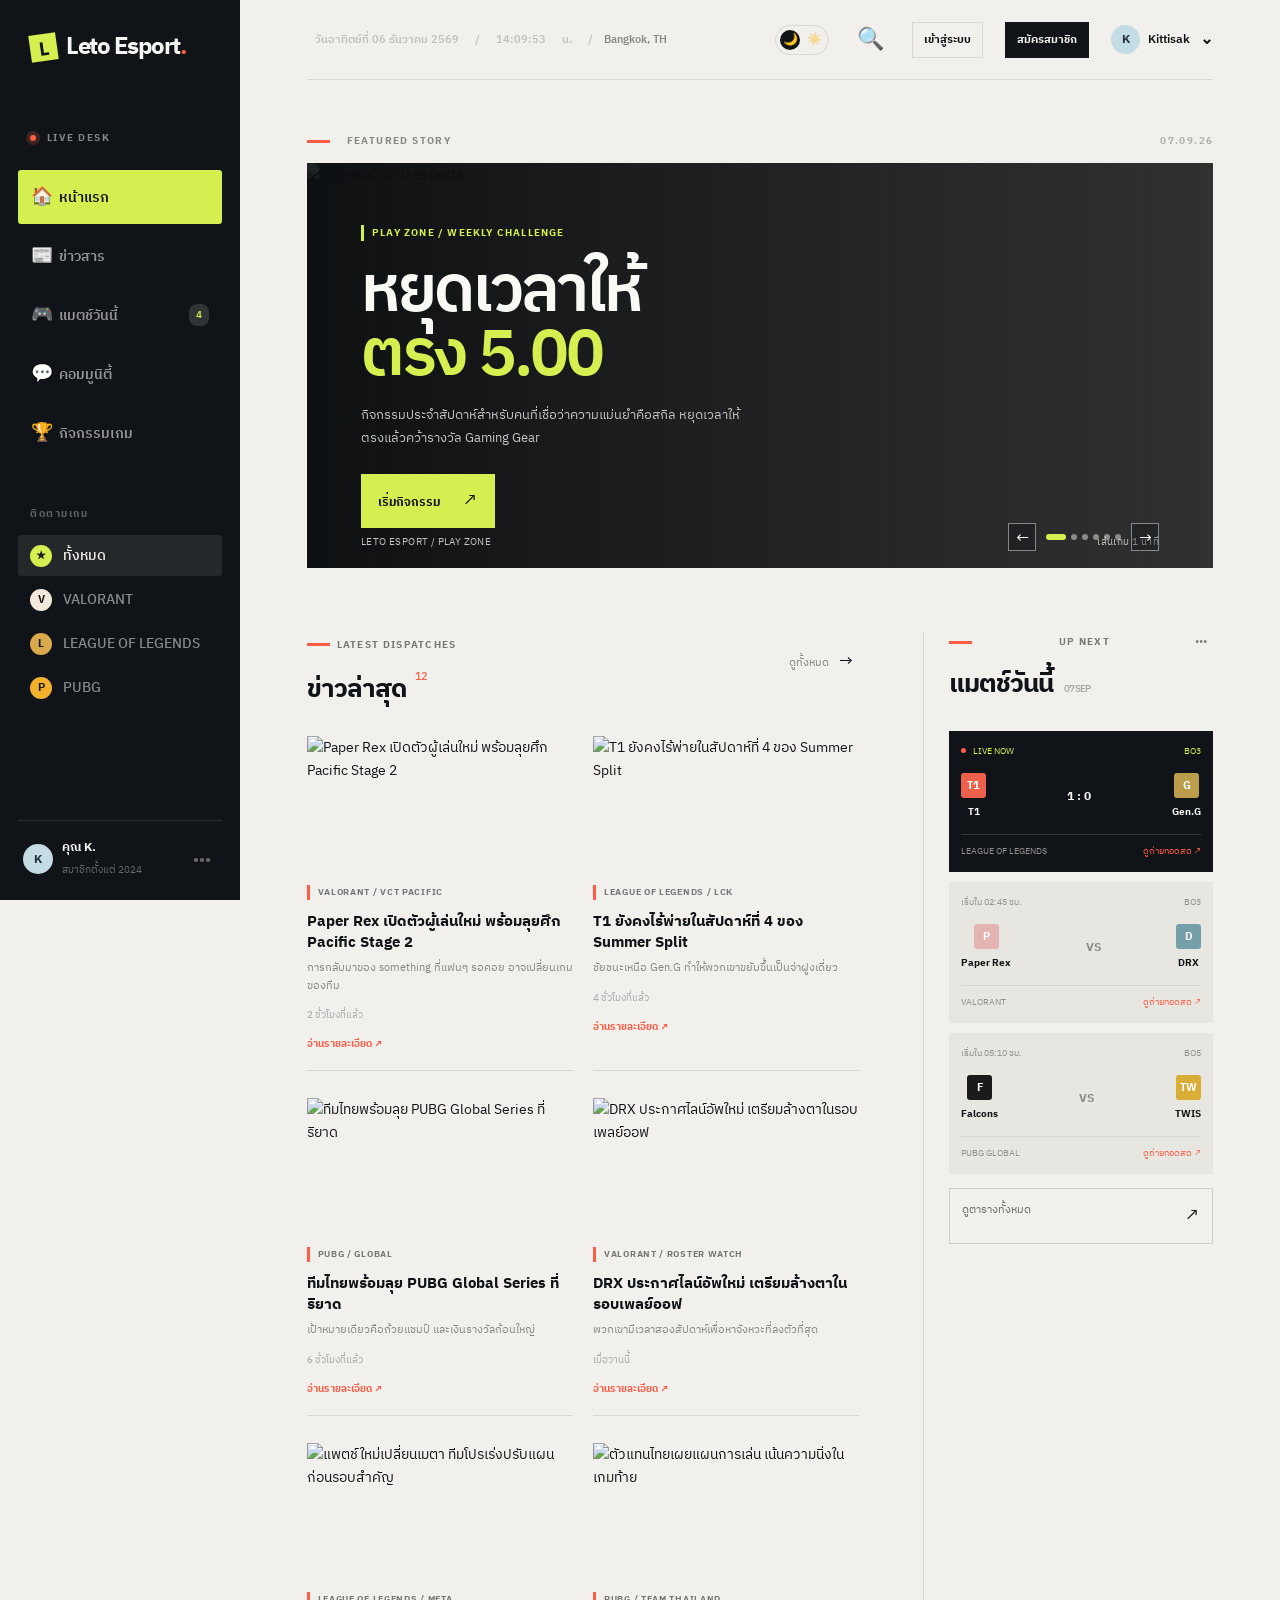
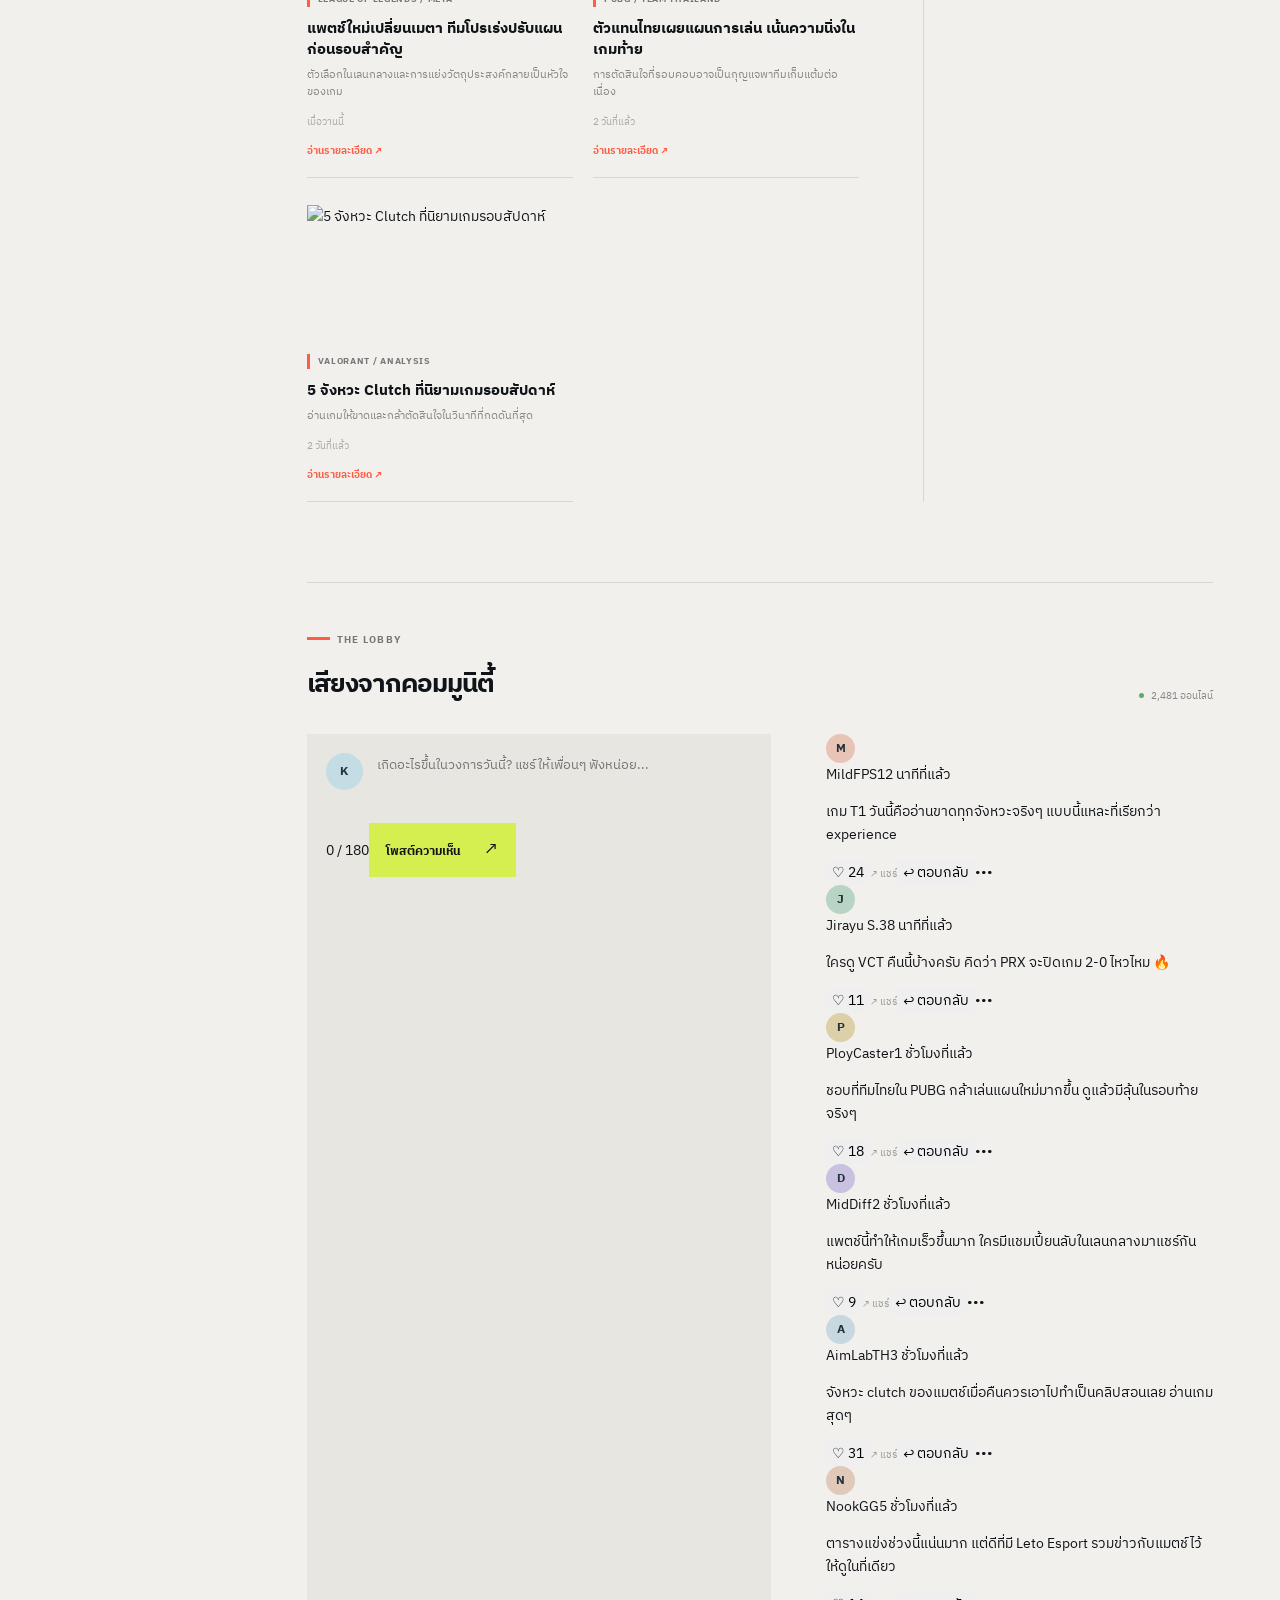
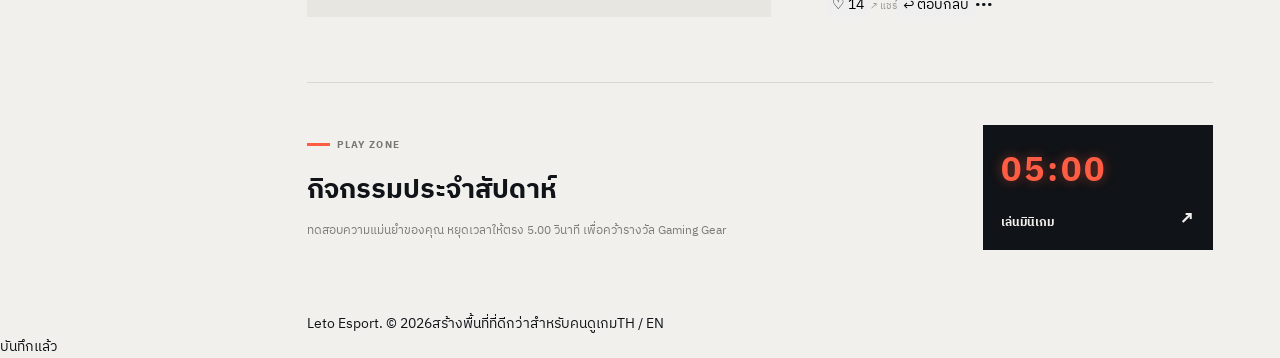
==== commit 77b26a0d: "Add authentication modal and game activity navigation" ====
--- a/index.html
+++ b/index.html
@@ -8,8 +8,8 @@
   <link rel="preconnect" href="https://fonts.googleapis.com">
   <link rel="preconnect" href="https://fonts.gstatic.com" crossorigin>
   <link href="https://fonts.googleapis.com/css2?family=IBM+Plex+Sans+Thai:wght@400;500;600;700&display=swap" rel="stylesheet">
-  <link rel="stylesheet" href="style.css?v=20260910" />
-  <link rel="stylesheet" href="responsive.css?v=20260910" />
+  <link rel="stylesheet" href="style.css?v=20260911" />
+  <link rel="stylesheet" href="responsive.css?v=20260911" />
 </head>
 <body>
   <div class="app-shell">
@@ -21,6 +21,7 @@
         <a class="nav-item" href="#news"><span class="nav-icon" aria-hidden="true">📰</span>ข่าวสาร</a>
         <a class="nav-item" href="#matches"><span class="nav-icon" aria-hidden="true">🎮</span>แมตช์วันนี้ <b>4</b></a>
         <a class="nav-item" href="#community"><span class="nav-icon" aria-hidden="true">💬</span>คอมมูนิตี้</a>
+        <a class="nav-item" href="game.html"><span class="nav-icon" aria-hidden="true">🏆</span>กิจกรรมเกม</a>
       </nav>
       <div class="sidebar-label">ติดตามเกม</div>
       <div class="game-list">
@@ -33,7 +34,7 @@
     </aside>
 
     <main class="main-content" id="top">
-      <header class="topbar"><div class="breadcrumb"><span id="thaiDate">กำลังโหลดวันที่</span><span>/</span><span id="thaiTime">กำลังโหลดเวลา</span><span>น.</span><span>/</span> Bangkok, TH</div><div class="top-actions"><button class="theme-toggle" id="themeToggle" aria-label="เปลี่ยนโหมดสี" aria-pressed="false"><span>🌙</span><span>☀️</span></button><button class="search-toggle" id="searchToggle" aria-label="ค้นหา">🔍</button><div class="profile-chip"><div class="avatar">K</div><span>Kittisak</span><span class="chevron">⌄</span></div></div></header>
+      <header class="topbar"><div class="breadcrumb"><span id="thaiDate">กำลังโหลดวันที่</span><span>/</span><span id="thaiTime">กำลังโหลดเวลา</span><span>น.</span><span>/</span> Bangkok, TH</div><div class="top-actions"><button class="theme-toggle" id="themeToggle" aria-label="เปลี่ยนโหมดสี" aria-pressed="false"><span>🌙</span><span>☀️</span></button><button class="search-toggle" id="searchToggle" aria-label="ค้นหา">🔍</button><button class="auth-button login-trigger" data-auth="login">เข้าสู่ระบบ</button><button class="auth-button register-trigger" data-auth="register">สมัครสมาชิก</button><div class="profile-chip"><div class="avatar">K</div><span>Kittisak</span><span class="chevron">⌄</span></div></div></header>
       <div class="search-bar" id="searchBar"><span>🔍</span><input id="searchInput" placeholder="ค้นหาข่าว ทีม หรือผู้เล่น..." /><button id="closeSearch">ปิด</button></div>
 
       <section class="hero-section">
@@ -69,6 +70,7 @@
     </main>
   </div>
   <div class="news-modal" id="newsModal" aria-hidden="true"><div class="news-modal-backdrop" data-close-modal></div><article class="news-modal-panel" role="dialog" aria-modal="true" aria-labelledby="modalTitle"><button class="modal-close" id="modalClose" aria-label="ปิดข่าว">×</button><img id="modalImage" src="" alt=""><div class="modal-content"><span class="tag" id="modalTag"></span><h2 id="modalTitle"></h2><time id="modalTime"></time><div id="modalBody"></div></div></article></div>
+  <div class="auth-modal" id="authModal" aria-hidden="true"><div class="auth-backdrop" data-close-auth></div><section class="auth-panel" role="dialog" aria-modal="true" aria-labelledby="authTitle"><button class="auth-close" id="authClose" aria-label="ปิดหน้าต่าง">×</button><div class="auth-brand">Leto Esport<span>.</span></div><div class="auth-tabs"><button class="auth-tab active" data-auth-tab="login">เข้าสู่ระบบ</button><button class="auth-tab" data-auth-tab="register">สมัครสมาชิก</button></div><h2 id="authTitle">ยินดีต้อนรับกลับ</h2><p class="auth-subtitle" id="authSubtitle">เข้าสู่ระบบเพื่อร่วมกิจกรรมและคอมมูนิตี้</p><form id="authForm"><label>อีเมล<input type="email" id="authEmail" placeholder="you@example.com" required></label><label id="nameField">ชื่อที่แสดง<input type="text" id="authName" placeholder="ชื่อของคุณ"></label><label>รหัสผ่าน<input type="password" id="authPassword" placeholder="อย่างน้อย 6 ตัวอักษร" minlength="6" required></label><button class="auth-submit" type="submit" id="authSubmit">เข้าสู่ระบบ</button></form><p class="auth-note" id="authNote">ยังไม่มีบัญชี? <button type="button" data-auth-tab="register">สมัครสมาชิก</button></p></section></div>
   <div class="toast" id="toast">บันทึกแล้ว</div>
   <script src="app.js"></script>
 </body>
--- a/responsive.css
+++ b/responsive.css
@@ -90,6 +90,31 @@
 .hero-dot { width: 6px; height: 6px; padding: 0; border-radius: 50%; background: rgba(255,255,255,.45); }
 .hero-dot.active { width: 20px; border-radius: 4px; background: var(--lime); }
 @media (max-width: 600px) { .theme-toggle { transform: scale(.9); transform-origin: right center; } .hero-controls { right: 8%; bottom: 14px; } }
+.auth-button { padding: 8px 11px; border: 1px solid var(--line); background: transparent; color: var(--ink); font-size: 11px; font-weight: 700; white-space: nowrap; }
+.auth-button:hover { border-color: var(--coral); color: var(--coral); }
+.register-trigger { background: var(--ink); color: var(--paper); border-color: var(--ink); }
+.auth-modal { position: fixed; inset: 0; z-index: 30; display: grid; place-items: center; padding: 20px; visibility: hidden; opacity: 0; transition: opacity .2s, visibility .2s; }
+.auth-modal.open { visibility: visible; opacity: 1; }
+.auth-backdrop { position: absolute; inset: 0; background: rgba(16, 19, 23, .78); }
+.auth-panel { position: relative; z-index: 1; width: min(430px, 100%); padding: 30px; background: var(--paper); color: var(--ink); box-shadow: 0 20px 70px rgba(0,0,0,.35); }
+.auth-close { position: absolute; top: 12px; right: 12px; width: 30px; height: 30px; background: var(--lime); color: var(--ink); font-size: 22px; line-height: 1; }
+.auth-brand { font: 700 22px 'IBM Plex Sans Thai', sans-serif; letter-spacing: -.5px; }
+.auth-brand span { color: var(--coral); }
+.auth-tabs { display: flex; gap: 18px; margin-top: 28px; border-bottom: 1px solid var(--line); }
+.auth-tab { padding: 0 0 10px; background: transparent; color: var(--muted); font-weight: 700; border-bottom: 2px solid transparent; }
+.auth-tab.active { color: var(--ink); border-color: var(--coral); }
+.auth-panel h2 { margin: 25px 0 6px; font-size: 25px; }
+.auth-subtitle, .auth-note { color: var(--muted); font-size: 12px; line-height: 1.7; }
+.auth-panel form { display: grid; gap: 15px; margin-top: 22px; }
+.auth-panel label { display: grid; gap: 7px; font-size: 12px; font-weight: 700; }
+.auth-panel input { width: 100%; padding: 11px 12px; border: 1px solid var(--line); outline: none; background: transparent; color: var(--ink); font: 13px 'IBM Plex Sans Thai', sans-serif; }
+.auth-panel input:focus { border-color: var(--coral); }
+.auth-submit { padding: 12px; background: var(--lime); color: var(--ink); font-weight: 800; }
+.auth-note { margin: 20px 0 0; text-align: center; }
+.auth-note button { padding: 0; background: transparent; color: var(--coral); font-weight: 800; }
+[data-theme="dark"] .auth-panel { background: #202427; }
+@media (max-width: 680px) { .top-actions { gap: 6px; } .auth-button { padding: 6px 7px; font-size: 9px; } .profile-chip { display: none; } .auth-panel { padding: 25px 20px; } }
+@media (max-width: 420px) { .auth-button { font-size: 0; width: 29px; height: 29px; padding: 0; } .login-trigger::before { content: '↪'; font-size: 16px; } .register-trigger::before { content: '+'; font-size: 18px; } }
 .activity-section { display: flex; justify-content: space-between; align-items: center; gap: 28px; border-top: 1px solid var(--line); padding: 42px 0 62px; }
 .activity-section h2 { margin: 13px 0 8px; font: 700 27px 'IBM Plex Sans Thai', sans-serif; letter-spacing: 0; }
 .activity-section p { max-width: 470px; margin: 0; color: var(--muted); font-size: 12px; line-height: 1.8; }
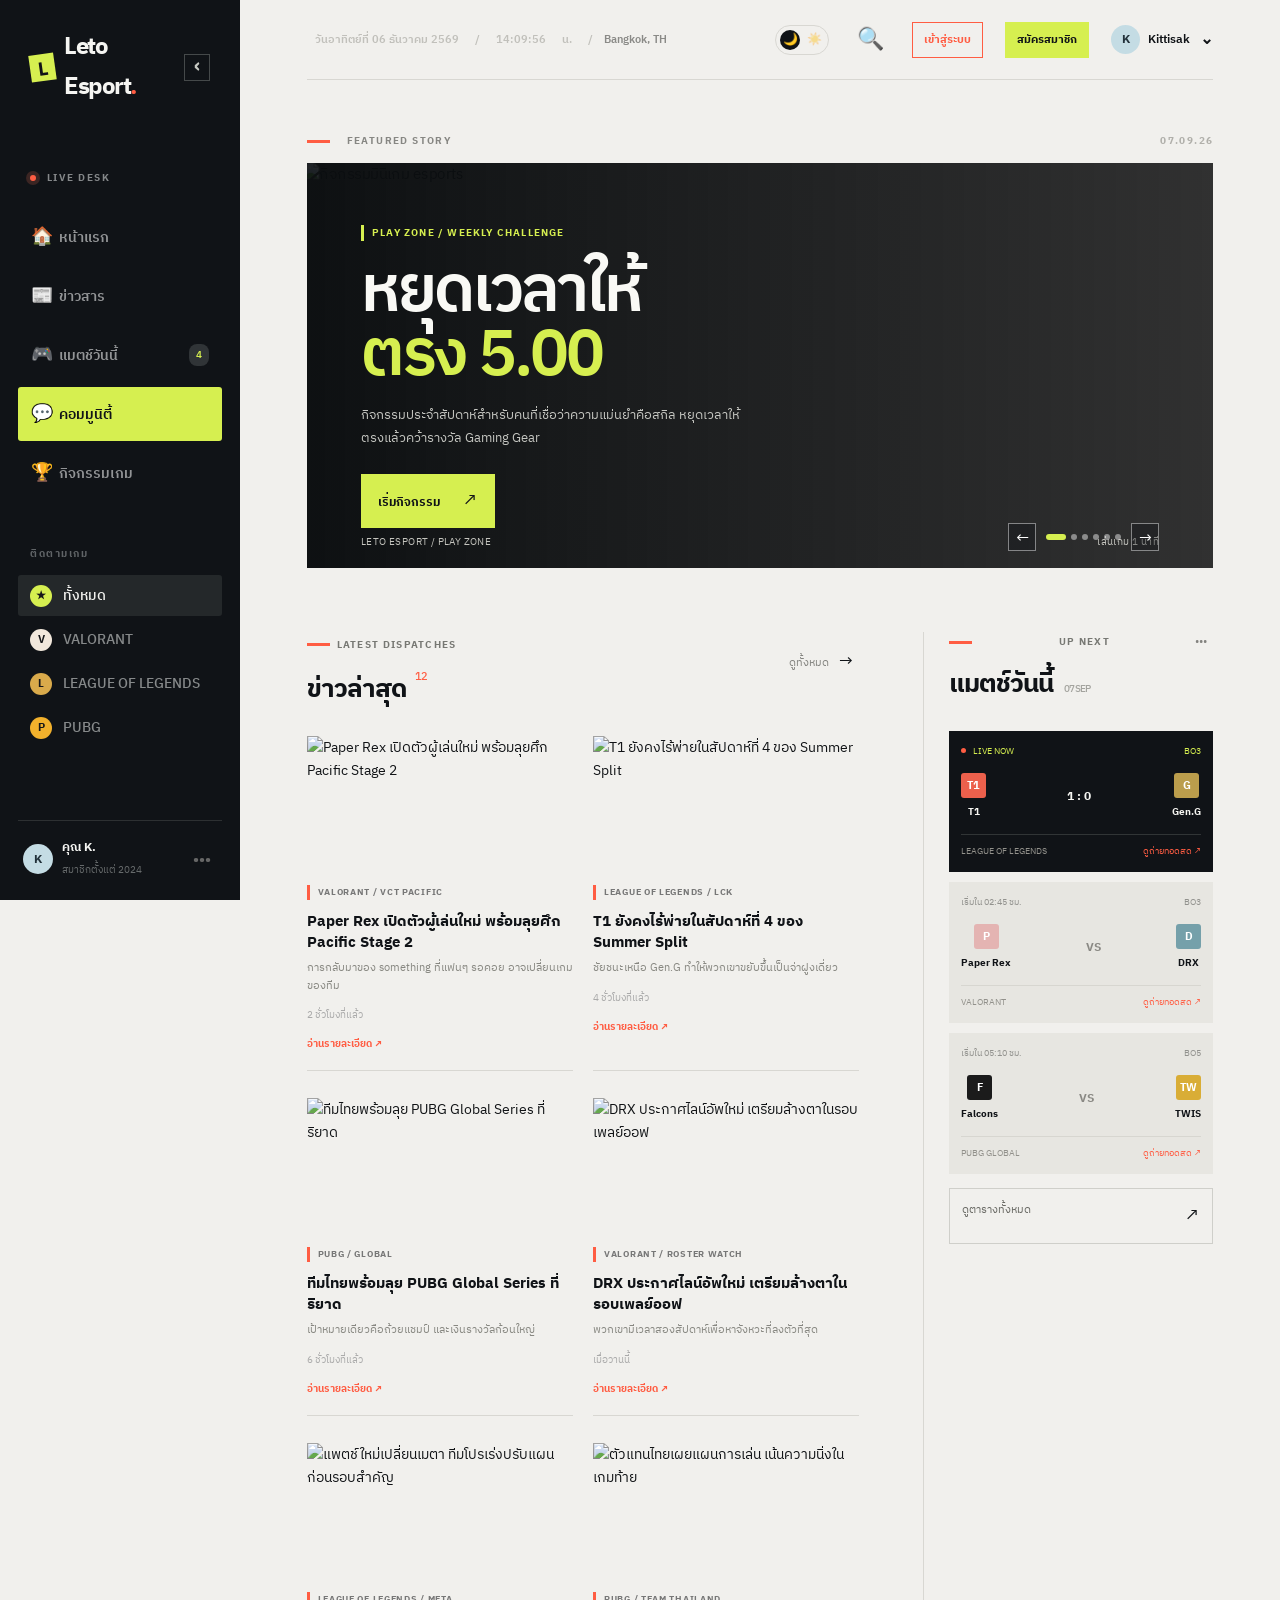
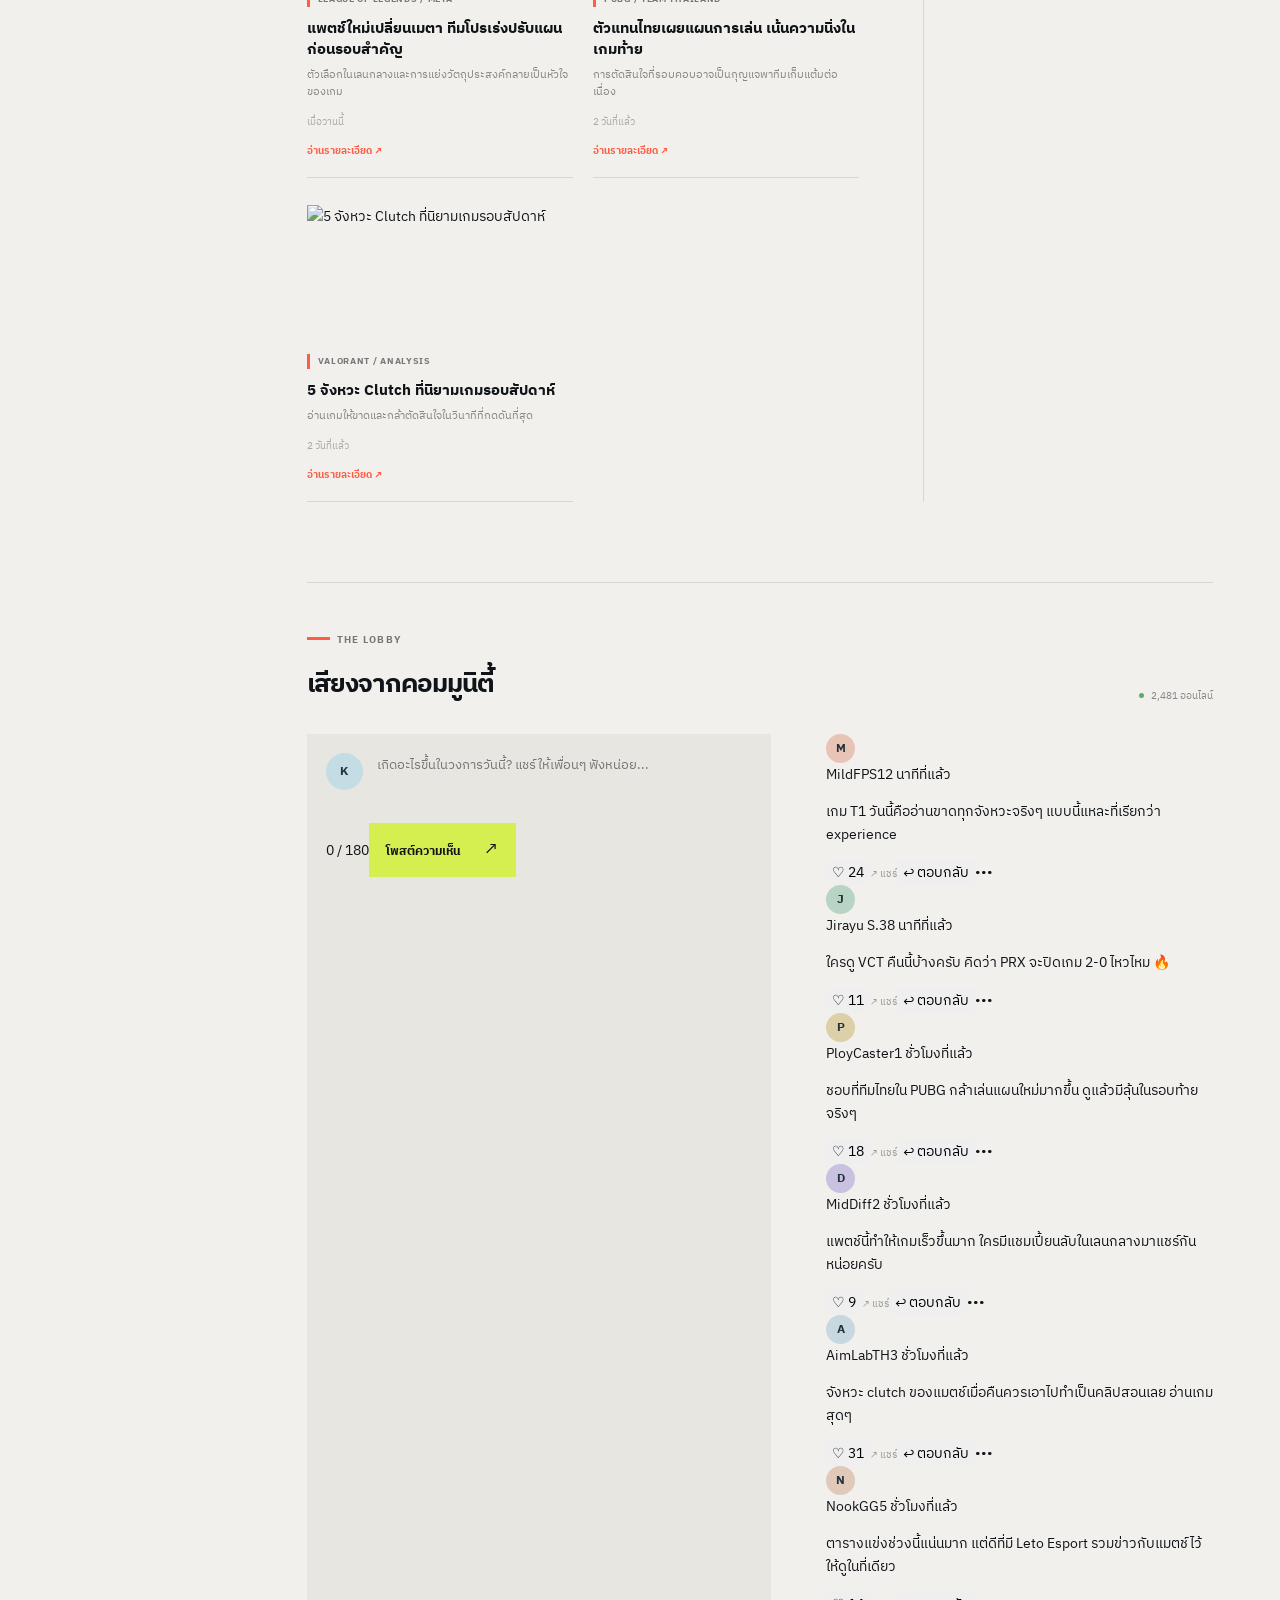
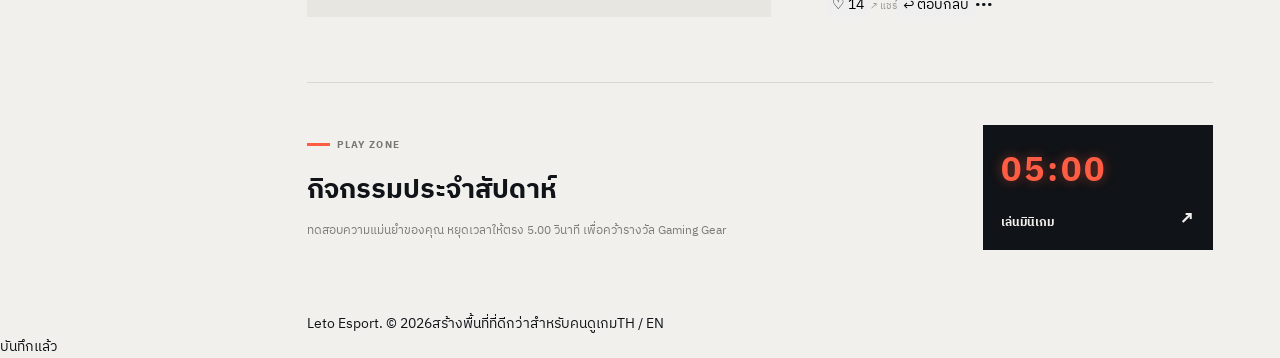
==== commit 1ff08446: "Add collapsible sidebar and active navigation states" ====
--- a/index.html
+++ b/index.html
@@ -8,20 +8,20 @@
   <link rel="preconnect" href="https://fonts.googleapis.com">
   <link rel="preconnect" href="https://fonts.gstatic.com" crossorigin>
   <link href="https://fonts.googleapis.com/css2?family=IBM+Plex+Sans+Thai:wght@400;500;600;700&display=swap" rel="stylesheet">
-  <link rel="stylesheet" href="style.css?v=20260911" />
-  <link rel="stylesheet" href="responsive.css?v=20260911" />
+  <link rel="stylesheet" href="style.css?v=20260912" />
+  <link rel="stylesheet" href="responsive.css?v=20260912" />
 </head>
 <body>
   <div class="app-shell">
     <aside class="sidebar">
-      <div class="brand"><span class="brand-mark">L</span><span>Leto Esport<span class="brand-dot">.</span></span></div>
+      <div class="brand"><span class="brand-mark">L</span><span class="brand-name">Leto Esport<span class="brand-dot">.</span></span><button class="sidebar-toggle" id="sidebarToggle" aria-label="ย่อเมนู" aria-expanded="true">‹</button></div>
       <div class="live-indicator"><span></span> LIVE DESK</div>
       <nav class="main-nav" aria-label="เมนูหลัก">
-        <a class="nav-item active" href="#top"><span class="nav-icon" aria-hidden="true">🏠</span>หน้าแรก</a>
-        <a class="nav-item" href="#news"><span class="nav-icon" aria-hidden="true">📰</span>ข่าวสาร</a>
-        <a class="nav-item" href="#matches"><span class="nav-icon" aria-hidden="true">🎮</span>แมตช์วันนี้ <b>4</b></a>
-        <a class="nav-item" href="#community"><span class="nav-icon" aria-hidden="true">💬</span>คอมมูนิตี้</a>
-        <a class="nav-item" href="game.html"><span class="nav-icon" aria-hidden="true">🏆</span>กิจกรรมเกม</a>
+        <a class="nav-item active" href="#top" data-section="top"><span class="nav-icon" aria-hidden="true">🏠</span><span class="nav-label">หน้าแรก</span></a>
+        <a class="nav-item" href="#news" data-section="news"><span class="nav-icon" aria-hidden="true">📰</span><span class="nav-label">ข่าวสาร</span></a>
+        <a class="nav-item" href="#matches" data-section="matches"><span class="nav-icon" aria-hidden="true">🎮</span><span class="nav-label">แมตช์วันนี้</span> <b>4</b></a>
+        <a class="nav-item" href="#community" data-section="community"><span class="nav-icon" aria-hidden="true">💬</span><span class="nav-label">คอมมูนิตี้</span></a>
+        <a class="nav-item" href="game.html"><span class="nav-icon" aria-hidden="true">🏆</span><span class="nav-label">กิจกรรมเกม</span></a>
       </nav>
       <div class="sidebar-label">ติดตามเกม</div>
       <div class="game-list">
--- a/responsive.css
+++ b/responsive.css
@@ -92,7 +92,8 @@
 @media (max-width: 600px) { .theme-toggle { transform: scale(.9); transform-origin: right center; } .hero-controls { right: 8%; bottom: 14px; } }
 .auth-button { padding: 8px 11px; border: 1px solid var(--line); background: transparent; color: var(--ink); font-size: 11px; font-weight: 700; white-space: nowrap; }
 .auth-button:hover { border-color: var(--coral); color: var(--coral); }
-.register-trigger { background: var(--ink); color: var(--paper); border-color: var(--ink); }
+.login-trigger { border-color: var(--coral); color: var(--coral); }
+.register-trigger { background: var(--lime); color: var(--ink); border-color: var(--lime); }
 .auth-modal { position: fixed; inset: 0; z-index: 30; display: grid; place-items: center; padding: 20px; visibility: hidden; opacity: 0; transition: opacity .2s, visibility .2s; }
 .auth-modal.open { visibility: visible; opacity: 1; }
 .auth-backdrop { position: absolute; inset: 0; background: rgba(16, 19, 23, .78); }
@@ -113,6 +114,19 @@
 .auth-note { margin: 20px 0 0; text-align: center; }
 .auth-note button { padding: 0; background: transparent; color: var(--coral); font-weight: 800; }
 [data-theme="dark"] .auth-panel { background: #202427; }
+.sidebar-toggle { margin-left: auto; width: 27px; height: 27px; border: 1px solid #45494a; background: transparent; color: #c6c8c2; font-size: 20px; line-height: 1; }
+.sidebar-toggle:hover { background: var(--lime); color: var(--ink); border-color: var(--lime); }
+.sidebar.collapsed { width: 76px; padding-left: 14px; padding-right: 14px; }
+.sidebar.collapsed .brand-name, .sidebar.collapsed .live-indicator, .sidebar.collapsed .sidebar-label, .sidebar.collapsed .game-list, .sidebar.collapsed .sidebar-bottom > div:not(.mini-avatar), .sidebar.collapsed .more-btn, .sidebar.collapsed .nav-label, .sidebar.collapsed .nav-item b { display: none; }
+.sidebar.collapsed .brand { justify-content: center; padding: 0; }
+.sidebar.collapsed .sidebar-toggle { margin-left: 0; transform: rotate(180deg); }
+.sidebar.collapsed .nav-item { justify-content: center; padding-left: 8px; padding-right: 8px; }
+.sidebar.collapsed .nav-icon { width: auto; }
+.sidebar.collapsed .sidebar-bottom { justify-content: center; padding-left: 0; padding-right: 0; }
+.sidebar.collapsed + .main-content { min-width: 0; }
+[data-theme="dark"] .login-trigger { border-color: var(--coral); color: var(--coral); }
+[data-theme="dark"] .register-trigger { background: var(--lime); color: #101317; border-color: var(--lime); }
+@media (min-width: 901px) { .sidebar { transition: width .25s, padding .25s; } }
 @media (max-width: 680px) { .top-actions { gap: 6px; } .auth-button { padding: 6px 7px; font-size: 9px; } .profile-chip { display: none; } .auth-panel { padding: 25px 20px; } }
 @media (max-width: 420px) { .auth-button { font-size: 0; width: 29px; height: 29px; padding: 0; } .login-trigger::before { content: '↪'; font-size: 16px; } .register-trigger::before { content: '+'; font-size: 18px; } }
 .activity-section { display: flex; justify-content: space-between; align-items: center; gap: 28px; border-top: 1px solid var(--line); padding: 42px 0 62px; }
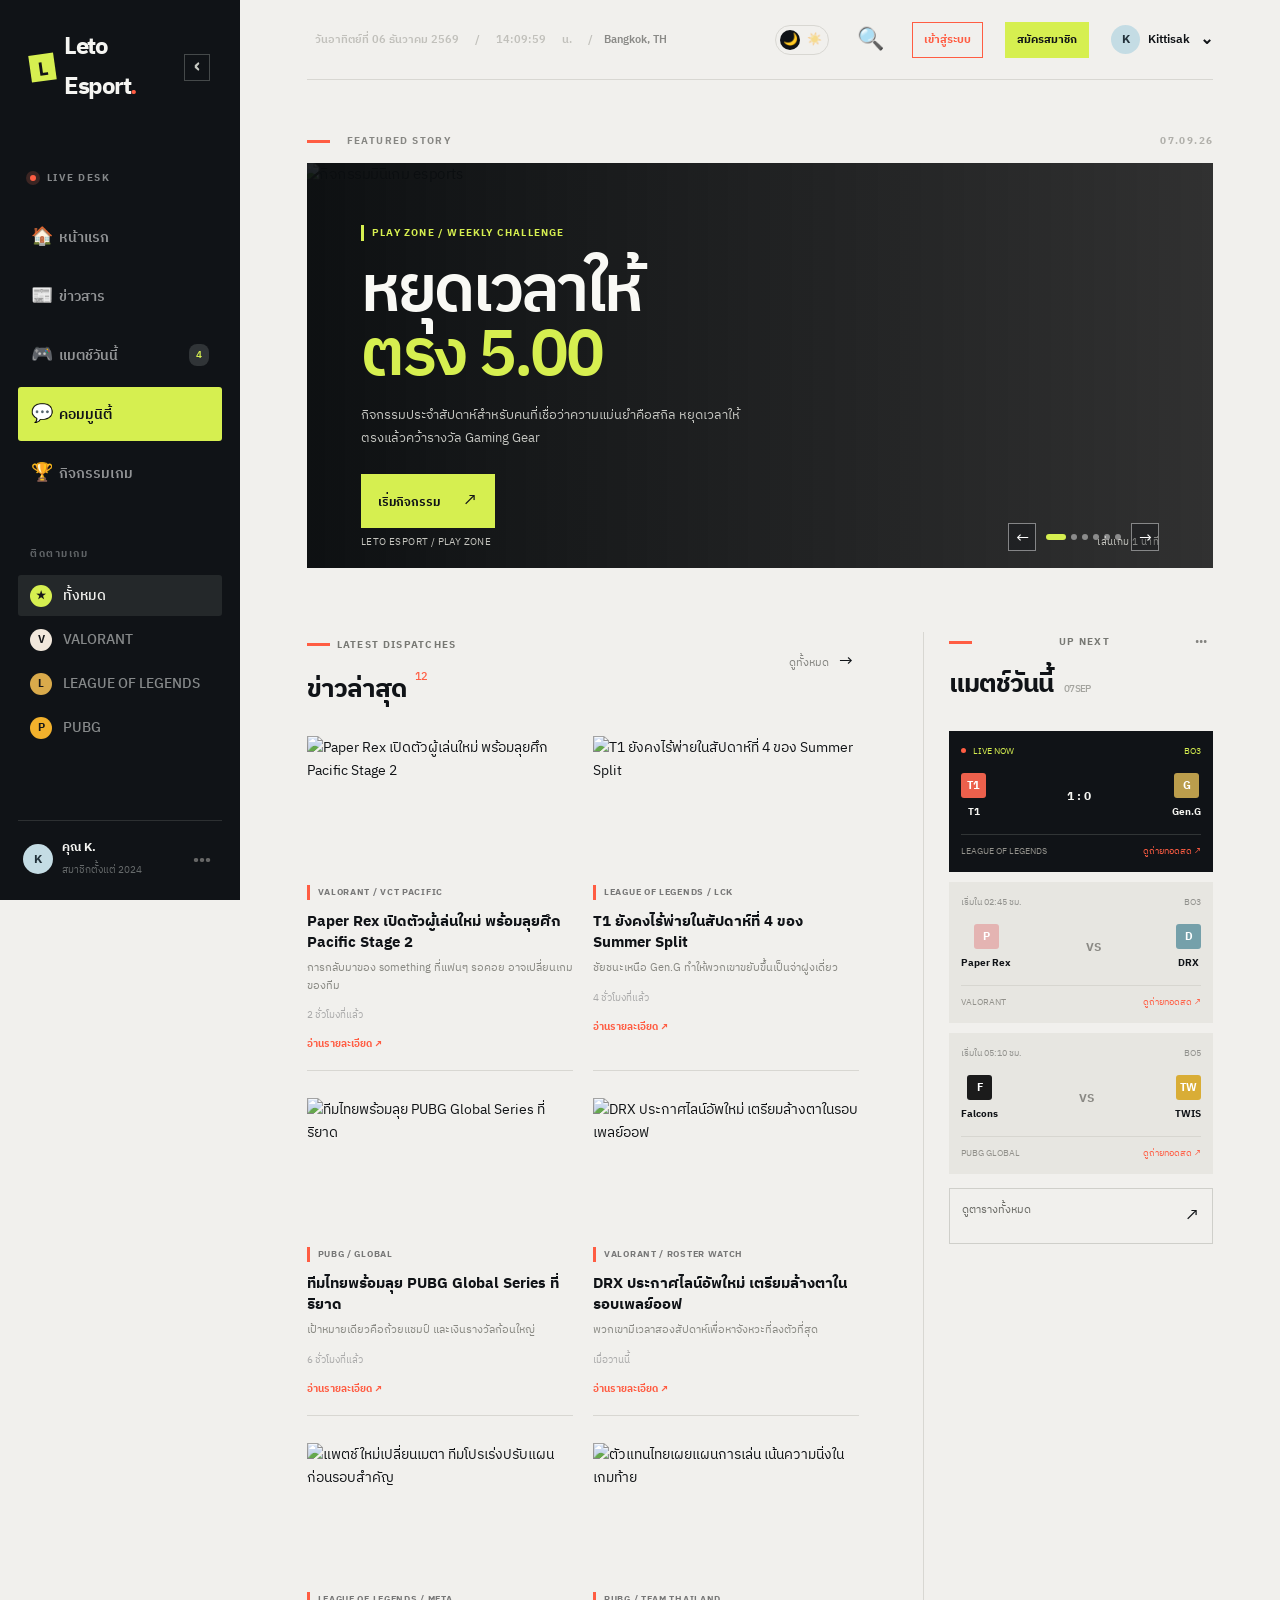
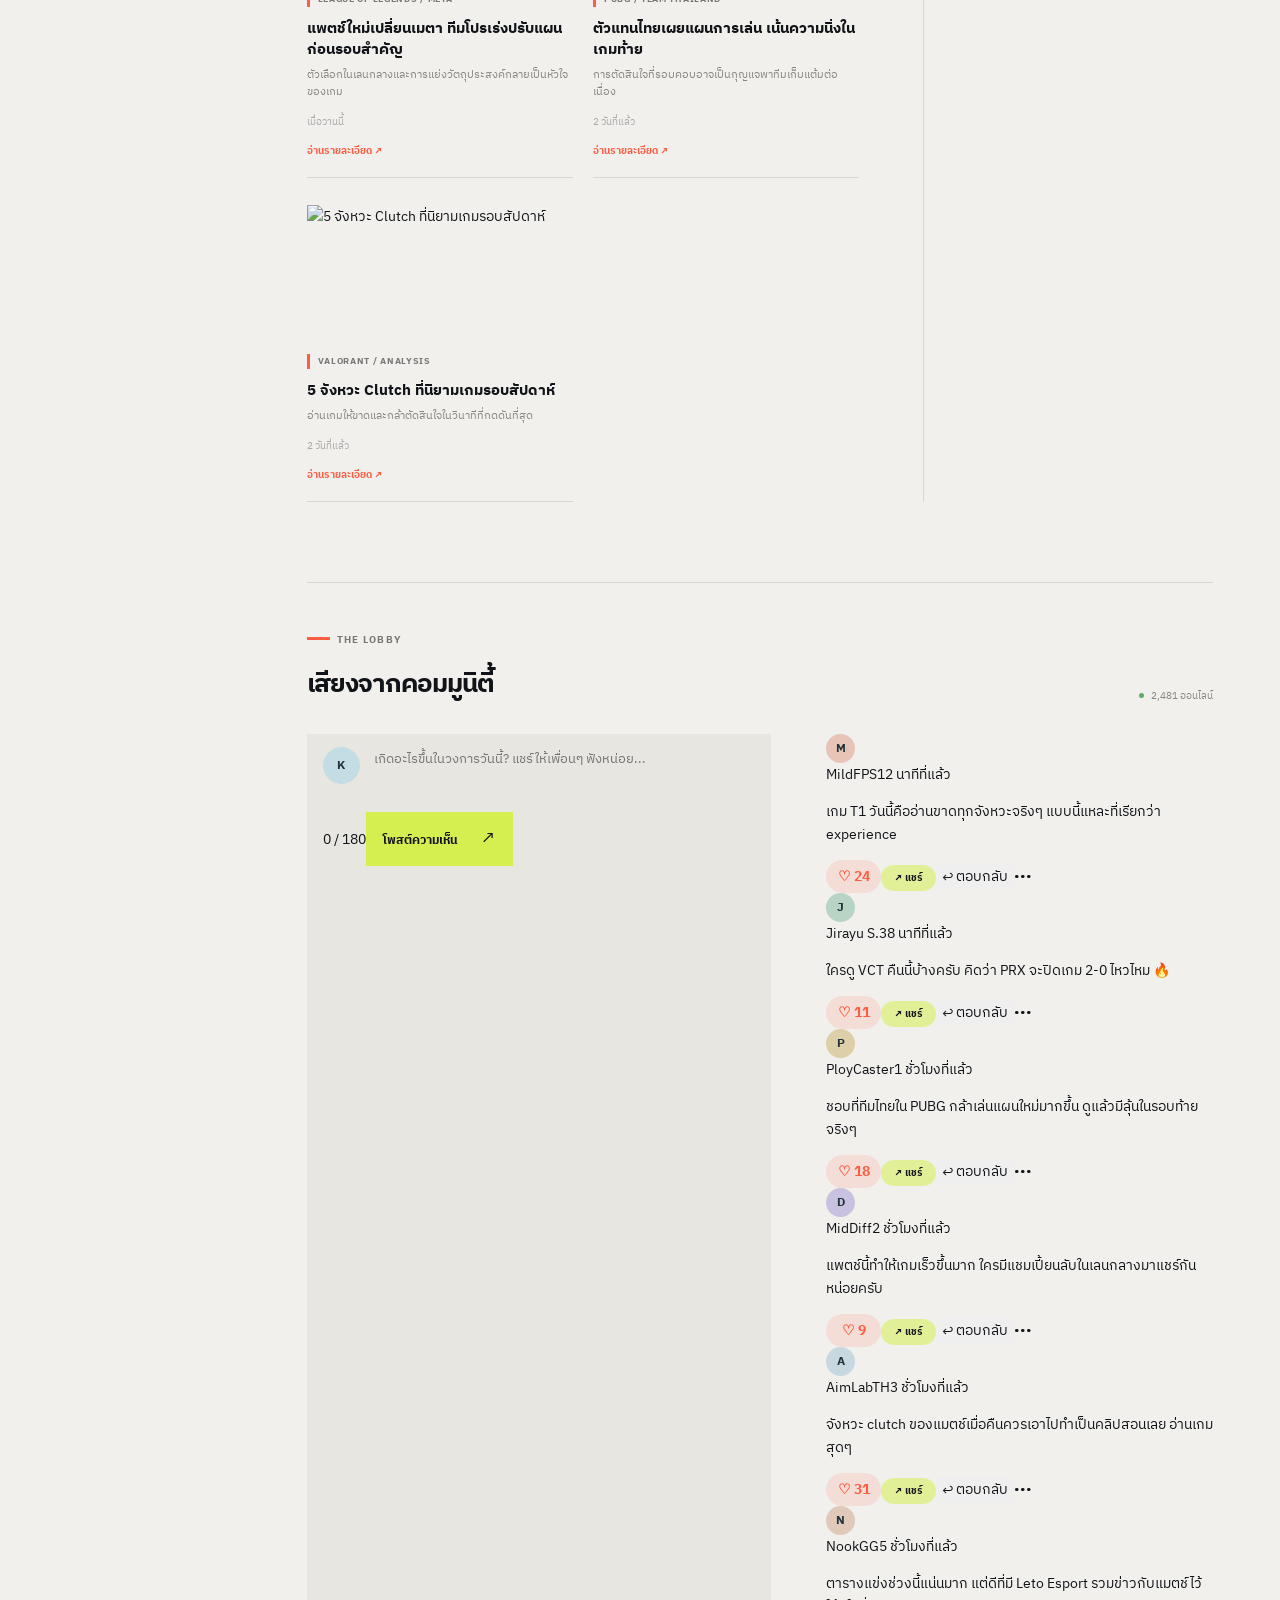
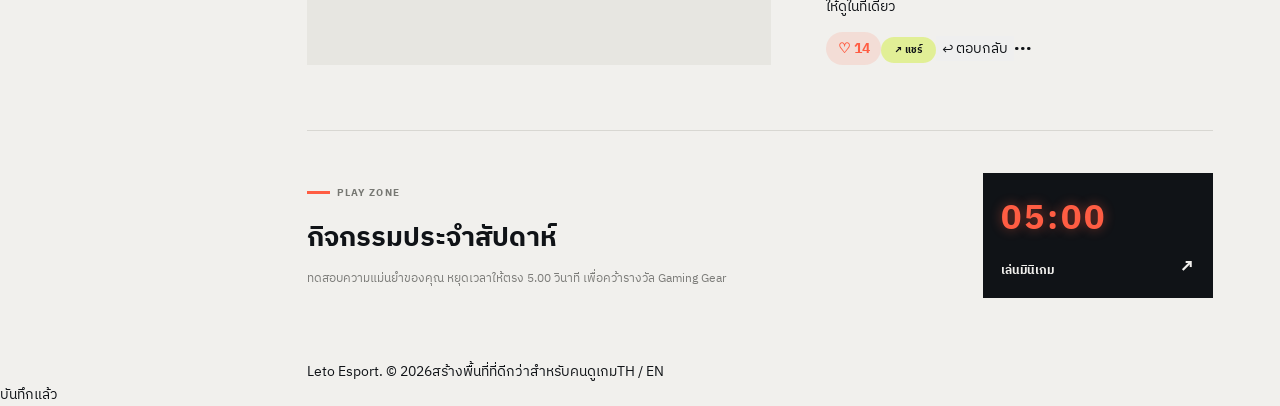
==== commit d02a1a54: "Polish community controls and mobile sidebar" ====
--- a/index.html
+++ b/index.html
@@ -8,8 +8,8 @@
   <link rel="preconnect" href="https://fonts.googleapis.com">
   <link rel="preconnect" href="https://fonts.gstatic.com" crossorigin>
   <link href="https://fonts.googleapis.com/css2?family=IBM+Plex+Sans+Thai:wght@400;500;600;700&display=swap" rel="stylesheet">
-  <link rel="stylesheet" href="style.css?v=20260912" />
-  <link rel="stylesheet" href="responsive.css?v=20260912" />
+  <link rel="stylesheet" href="style.css?v=20260913" />
+  <link rel="stylesheet" href="responsive.css?v=20260913" />
 </head>
 <body>
   <div class="app-shell">
@@ -34,7 +34,7 @@
     </aside>
 
     <main class="main-content" id="top">
-      <header class="topbar"><div class="breadcrumb"><span id="thaiDate">กำลังโหลดวันที่</span><span>/</span><span id="thaiTime">กำลังโหลดเวลา</span><span>น.</span><span>/</span> Bangkok, TH</div><div class="top-actions"><button class="theme-toggle" id="themeToggle" aria-label="เปลี่ยนโหมดสี" aria-pressed="false"><span>🌙</span><span>☀️</span></button><button class="search-toggle" id="searchToggle" aria-label="ค้นหา">🔍</button><button class="auth-button login-trigger" data-auth="login">เข้าสู่ระบบ</button><button class="auth-button register-trigger" data-auth="register">สมัครสมาชิก</button><div class="profile-chip"><div class="avatar">K</div><span>Kittisak</span><span class="chevron">⌄</span></div></div></header>
+      <header class="topbar"><div class="breadcrumb"><button class="mobile-menu-toggle" id="mobileMenuToggle" aria-label="เปิดเมนู" aria-expanded="false"><span></span><span></span><span></span></button><span id="thaiDate">กำลังโหลดวันที่</span><span>/</span><span id="thaiTime">กำลังโหลดเวลา</span><span>น.</span><span>/</span> Bangkok, TH</div><div class="top-actions"><button class="theme-toggle" id="themeToggle" aria-label="เปลี่ยนโหมดสี" aria-pressed="false"><span>🌙</span><span>☀️</span></button><button class="search-toggle" id="searchToggle" aria-label="ค้นหา">🔍</button><button class="auth-button login-trigger" data-auth="login">เข้าสู่ระบบ</button><button class="auth-button register-trigger" data-auth="register">สมัครสมาชิก</button><div class="profile-chip"><div class="avatar">K</div><span>Kittisak</span><span class="chevron">⌄</span></div></div></header>
       <div class="search-bar" id="searchBar"><span>🔍</span><input id="searchInput" placeholder="ค้นหาข่าว ทีม หรือผู้เล่น..." /><button id="closeSearch">ปิด</button></div>
 
       <section class="hero-section">
@@ -69,6 +69,7 @@
       <footer><span>Leto Esport. © 2026</span><span>สร้างพื้นที่ที่ดีกว่าสำหรับคนดูเกม</span><span>TH / EN</span></footer>
     </main>
   </div>
+  <div class="mobile-sidebar-backdrop" id="mobileSidebarBackdrop"></div>
   <div class="news-modal" id="newsModal" aria-hidden="true"><div class="news-modal-backdrop" data-close-modal></div><article class="news-modal-panel" role="dialog" aria-modal="true" aria-labelledby="modalTitle"><button class="modal-close" id="modalClose" aria-label="ปิดข่าว">×</button><img id="modalImage" src="" alt=""><div class="modal-content"><span class="tag" id="modalTag"></span><h2 id="modalTitle"></h2><time id="modalTime"></time><div id="modalBody"></div></div></article></div>
   <div class="auth-modal" id="authModal" aria-hidden="true"><div class="auth-backdrop" data-close-auth></div><section class="auth-panel" role="dialog" aria-modal="true" aria-labelledby="authTitle"><button class="auth-close" id="authClose" aria-label="ปิดหน้าต่าง">×</button><div class="auth-brand">Leto Esport<span>.</span></div><div class="auth-tabs"><button class="auth-tab active" data-auth-tab="login">เข้าสู่ระบบ</button><button class="auth-tab" data-auth-tab="register">สมัครสมาชิก</button></div><h2 id="authTitle">ยินดีต้อนรับกลับ</h2><p class="auth-subtitle" id="authSubtitle">เข้าสู่ระบบเพื่อร่วมกิจกรรมและคอมมูนิตี้</p><form id="authForm"><label>อีเมล<input type="email" id="authEmail" placeholder="you@example.com" required></label><label id="nameField">ชื่อที่แสดง<input type="text" id="authName" placeholder="ชื่อของคุณ"></label><label>รหัสผ่าน<input type="password" id="authPassword" placeholder="อย่างน้อย 6 ตัวอักษร" minlength="6" required></label><button class="auth-submit" type="submit" id="authSubmit">เข้าสู่ระบบ</button></form><p class="auth-note" id="authNote">ยังไม่มีบัญชี? <button type="button" data-auth-tab="register">สมัครสมาชิก</button></p></section></div>
   <div class="toast" id="toast">บันทึกแล้ว</div>
--- a/responsive.css
+++ b/responsive.css
@@ -127,6 +127,40 @@
 [data-theme="dark"] .login-trigger { border-color: var(--coral); color: var(--coral); }
 [data-theme="dark"] .register-trigger { background: var(--lime); color: #101317; border-color: var(--lime); }
 @media (min-width: 901px) { .sidebar { transition: width .25s, padding .25s; } }
+.mobile-menu-toggle, .mobile-sidebar-backdrop { display: none; }
+.main-nav, .nav-item, .sidebar-toggle, .match-card, .news-card, .activity-launch, .auth-button, .post-btn, .like-btn, .share-btn { transition: transform .25s ease, background-color .25s ease, color .25s ease, border-color .25s ease, box-shadow .25s ease; }
+.post-composer { padding: 13px 16px; }
+.composer-top textarea { height: 52px; }
+.composer-bottom { margin-top: 4px; padding-top: 9px; }
+.feed-actions { gap: 9px; align-items: center; }
+.feed-actions .like-btn, .feed-actions .share-btn { min-width: 55px; padding: 5px 8px; border-radius: 999px; font-weight: 700; }
+.feed-actions .like-btn { background: rgba(255,93,67,.13); color: var(--coral); }
+.feed-actions .share-btn { background: rgba(214,239,80,.55); color: #101317; }
+.feed-actions .like-btn:hover, .feed-actions .like-btn.liked { background: var(--coral); color: #fff; transform: translateY(-2px) scale(1.04); box-shadow: 0 5px 14px rgba(255,93,67,.28); }
+.feed-actions .share-btn:hover { background: var(--lime); transform: translateY(-2px) scale(1.04); box-shadow: 0 5px 14px rgba(214,239,80,.28); }
+.feed-actions .like-btn:active, .feed-actions .share-btn:active { transform: scale(.92); }
+.feed-actions .like-btn.liked { animation: likePop .35s ease; }
+@keyframes likePop { 50% { transform: scale(1.18) rotate(-3deg); } }
+button { -webkit-tap-highlight-color: transparent; }
+button:has(+ *) { color: inherit; }
+.read-btn, .post-btn, .auth-submit, .register-trigger, .activity-launch { color: #101317; }
+@media (max-width: 900px) {
+  .mobile-menu-toggle { display: inline-flex; flex-direction: column; justify-content: center; gap: 4px; width: 32px; height: 32px; margin-right: 9px; padding: 7px; border: 1px solid var(--line); background: transparent; color: var(--ink); }
+  .mobile-menu-toggle span { display: block; width: 16px; height: 2px; background: currentColor; transition: transform .25s, opacity .25s; }
+  .mobile-menu-toggle.open span:nth-child(1) { transform: translateY(6px) rotate(45deg); }
+  .mobile-menu-toggle.open span:nth-child(2) { opacity: 0; }
+  .mobile-menu-toggle.open span:nth-child(3) { transform: translateY(-6px) rotate(-45deg); }
+  .sidebar { position: fixed; z-index: 40; left: 0; top: 0; bottom: 0; width: min(285px, 82vw); height: 100vh; transform: translateX(-105%); transition: transform .32s cubic-bezier(.22,.8,.25,1); box-shadow: 12px 0 35px rgba(0,0,0,.25); }
+  .sidebar.mobile-open { transform: translateX(0); }
+  .sidebar .sidebar-toggle { display: none; }
+  .sidebar .main-nav { display: grid; position: static; }
+  .sidebar .nav-item { font-size: 14px; padding: 12px 13px; justify-content: flex-start; }
+  .sidebar .nav-label { display: inline; }
+  .sidebar .nav-item b { display: block; }
+  .sidebar .live-indicator, .sidebar .sidebar-label, .sidebar .game-list, .sidebar .sidebar-bottom { display: block; }
+  .mobile-sidebar-backdrop { display: block; position: fixed; z-index: 35; inset: 0; background: rgba(16,19,23,.6); opacity: 0; visibility: hidden; transition: opacity .25s, visibility .25s; }
+  .mobile-sidebar-backdrop.open { opacity: 1; visibility: visible; }
+}
 @media (max-width: 680px) { .top-actions { gap: 6px; } .auth-button { padding: 6px 7px; font-size: 9px; } .profile-chip { display: none; } .auth-panel { padding: 25px 20px; } }
 @media (max-width: 420px) { .auth-button { font-size: 0; width: 29px; height: 29px; padding: 0; } .login-trigger::before { content: '↪'; font-size: 16px; } .register-trigger::before { content: '+'; font-size: 18px; } }
 .activity-section { display: flex; justify-content: space-between; align-items: center; gap: 28px; border-top: 1px solid var(--line); padding: 42px 0 62px; }
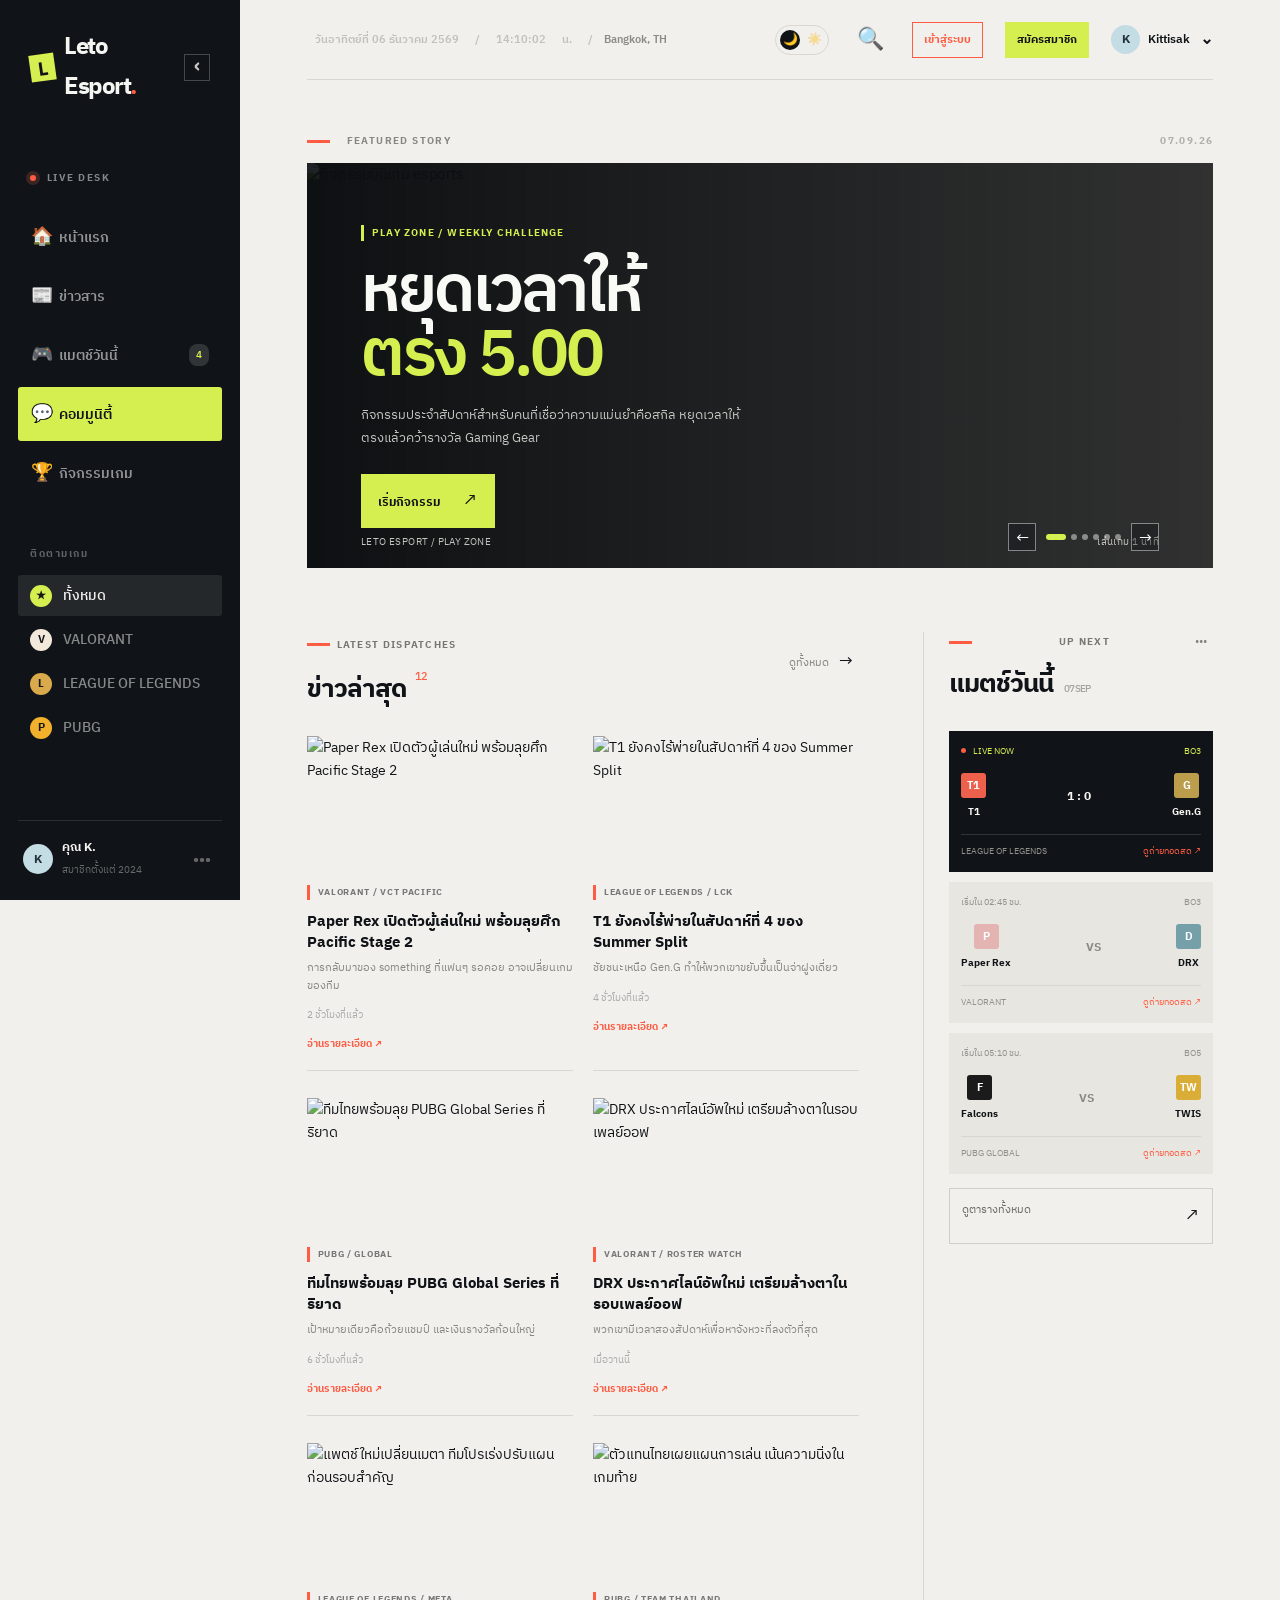
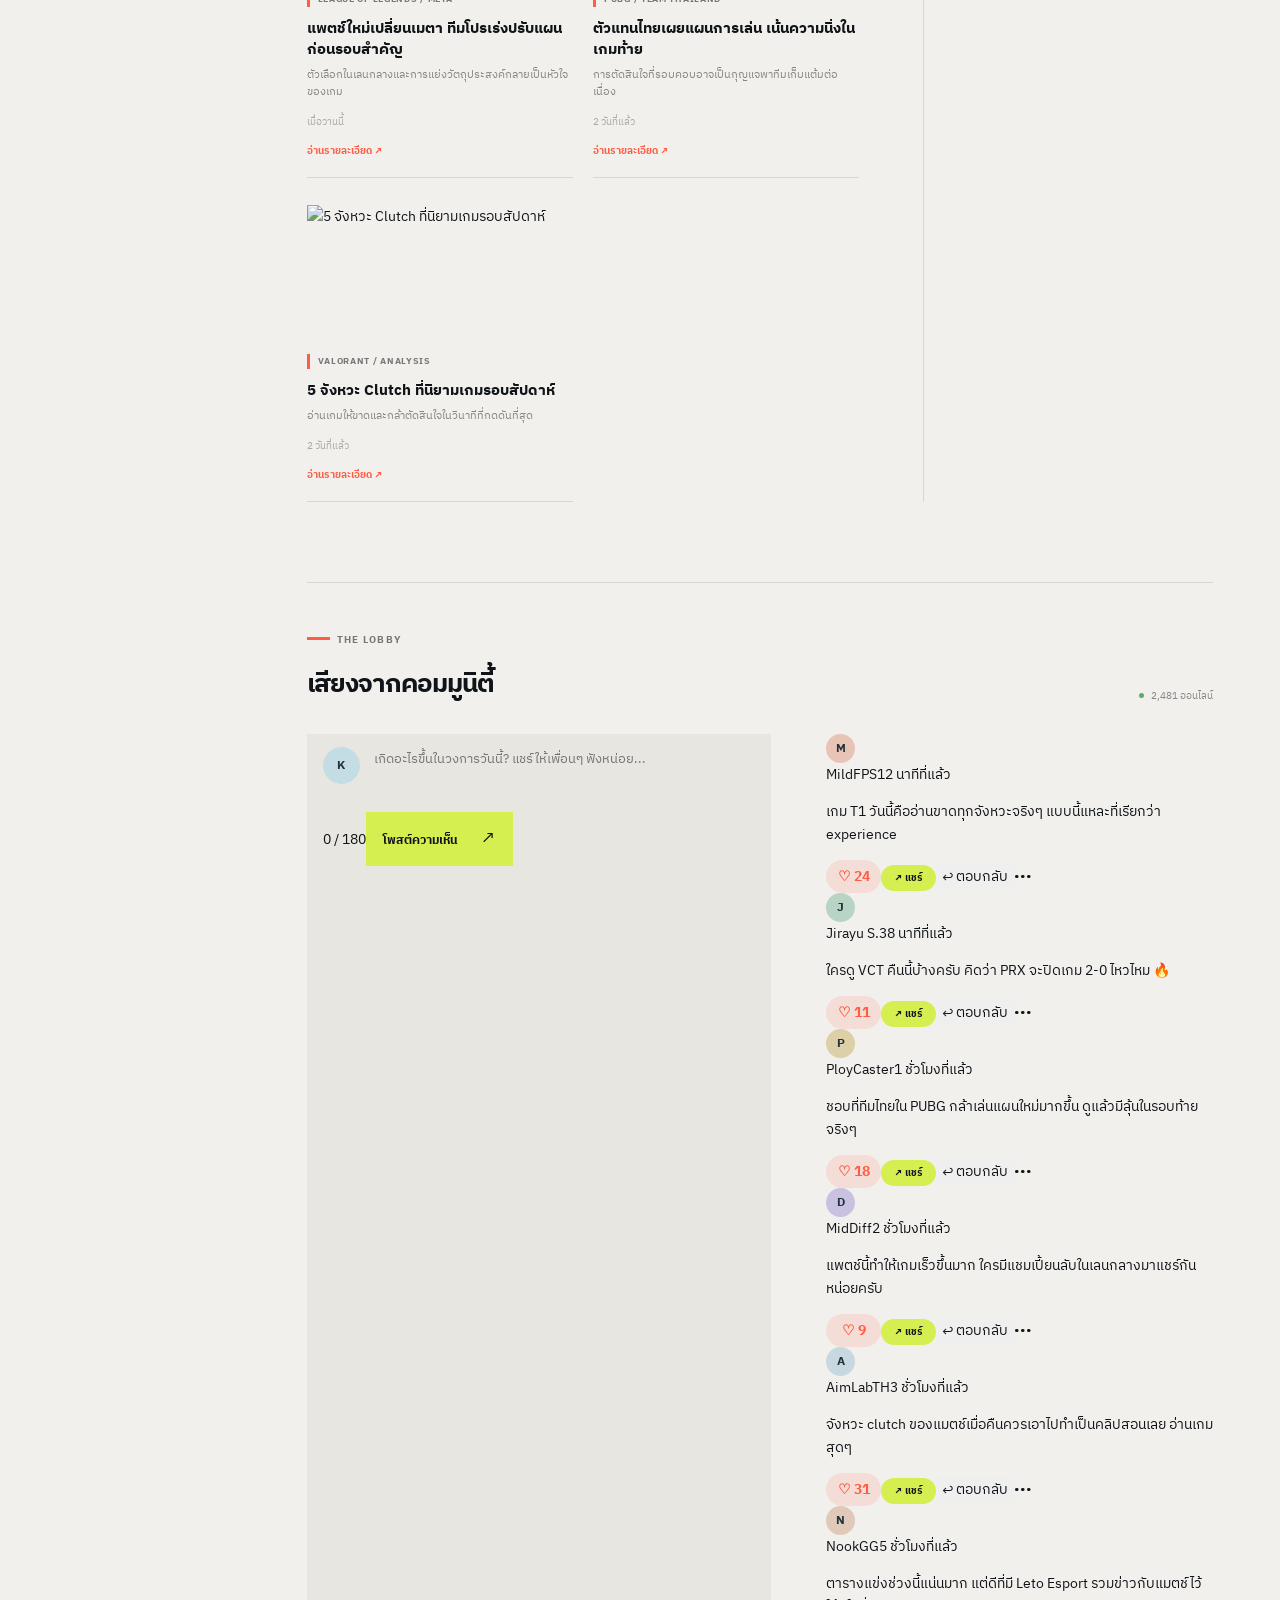
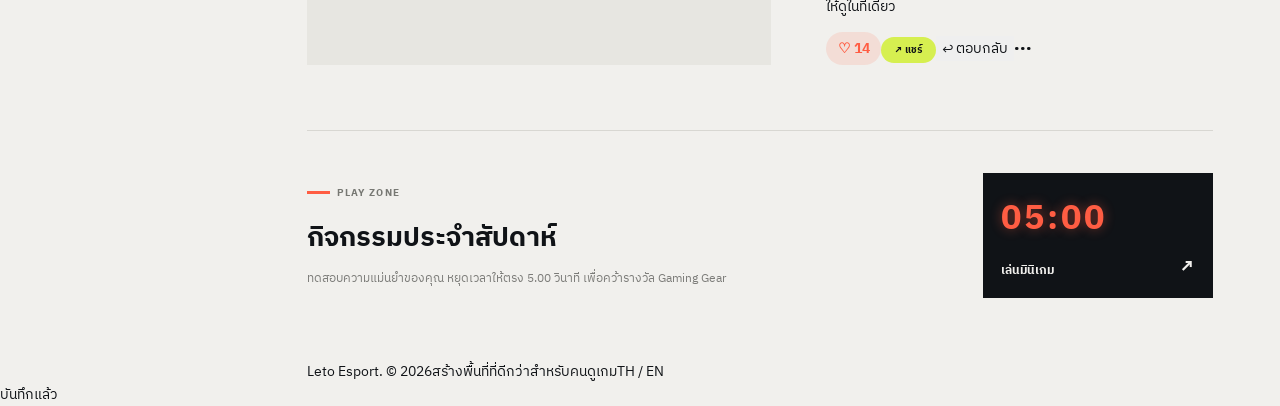
==== commit 1ead724e: "Apply desktop color system to mobile UI" ====
--- a/index.html
+++ b/index.html
@@ -8,8 +8,8 @@
   <link rel="preconnect" href="https://fonts.googleapis.com">
   <link rel="preconnect" href="https://fonts.gstatic.com" crossorigin>
   <link href="https://fonts.googleapis.com/css2?family=IBM+Plex+Sans+Thai:wght@400;500;600;700&display=swap" rel="stylesheet">
-  <link rel="stylesheet" href="style.css?v=20260913" />
-  <link rel="stylesheet" href="responsive.css?v=20260913" />
+  <link rel="stylesheet" href="style.css?v=20260914" />
+  <link rel="stylesheet" href="responsive.css?v=20260914" />
 </head>
 <body>
   <div class="app-shell">
--- a/responsive.css
+++ b/responsive.css
@@ -160,9 +160,20 @@
   .sidebar .live-indicator, .sidebar .sidebar-label, .sidebar .game-list, .sidebar .sidebar-bottom { display: block; }
   .mobile-sidebar-backdrop { display: block; position: fixed; z-index: 35; inset: 0; background: rgba(16,19,23,.6); opacity: 0; visibility: hidden; transition: opacity .25s, visibility .25s; }
   .mobile-sidebar-backdrop.open { opacity: 1; visibility: visible; }
+  .sidebar .nav-item.active { background: var(--lime); color: #101317; }
+  .sidebar .game-filter.active { background: #24282a; color: #f2f2ef; }
 }
 @media (max-width: 680px) { .top-actions { gap: 6px; } .auth-button { padding: 6px 7px; font-size: 9px; } .profile-chip { display: none; } .auth-panel { padding: 25px 20px; } }
 @media (max-width: 420px) { .auth-button { font-size: 0; width: 29px; height: 29px; padding: 0; } .login-trigger::before { content: '↪'; font-size: 16px; } .register-trigger::before { content: '+'; font-size: 18px; } }
+.auth-button, .post-btn, .read-btn, .register-trigger, .activity-launch { color: #101317; }
+.login-trigger { border-color: var(--coral); color: var(--coral); }
+.register-trigger { background: var(--lime); border-color: var(--lime); color: #101317; }
+.feed-actions .like-btn { background: rgba(255,93,67,.13); color: var(--coral); }
+.feed-actions .share-btn { background: var(--lime); color: #101317; }
+.feed-actions .like-btn:hover, .feed-actions .like-btn.liked { background: var(--coral); color: #fff; }
+.feed-actions .share-btn:hover { background: var(--lime); color: #101317; }
+[data-theme="dark"] .login-trigger { border-color: var(--coral); color: var(--coral); }
+[data-theme="dark"] .register-trigger { background: var(--lime); border-color: var(--lime); color: #101317; }
 .activity-section { display: flex; justify-content: space-between; align-items: center; gap: 28px; border-top: 1px solid var(--line); padding: 42px 0 62px; }
 .activity-section h2 { margin: 13px 0 8px; font: 700 27px 'IBM Plex Sans Thai', sans-serif; letter-spacing: 0; }
 .activity-section p { max-width: 470px; margin: 0; color: var(--muted); font-size: 12px; line-height: 1.8; }
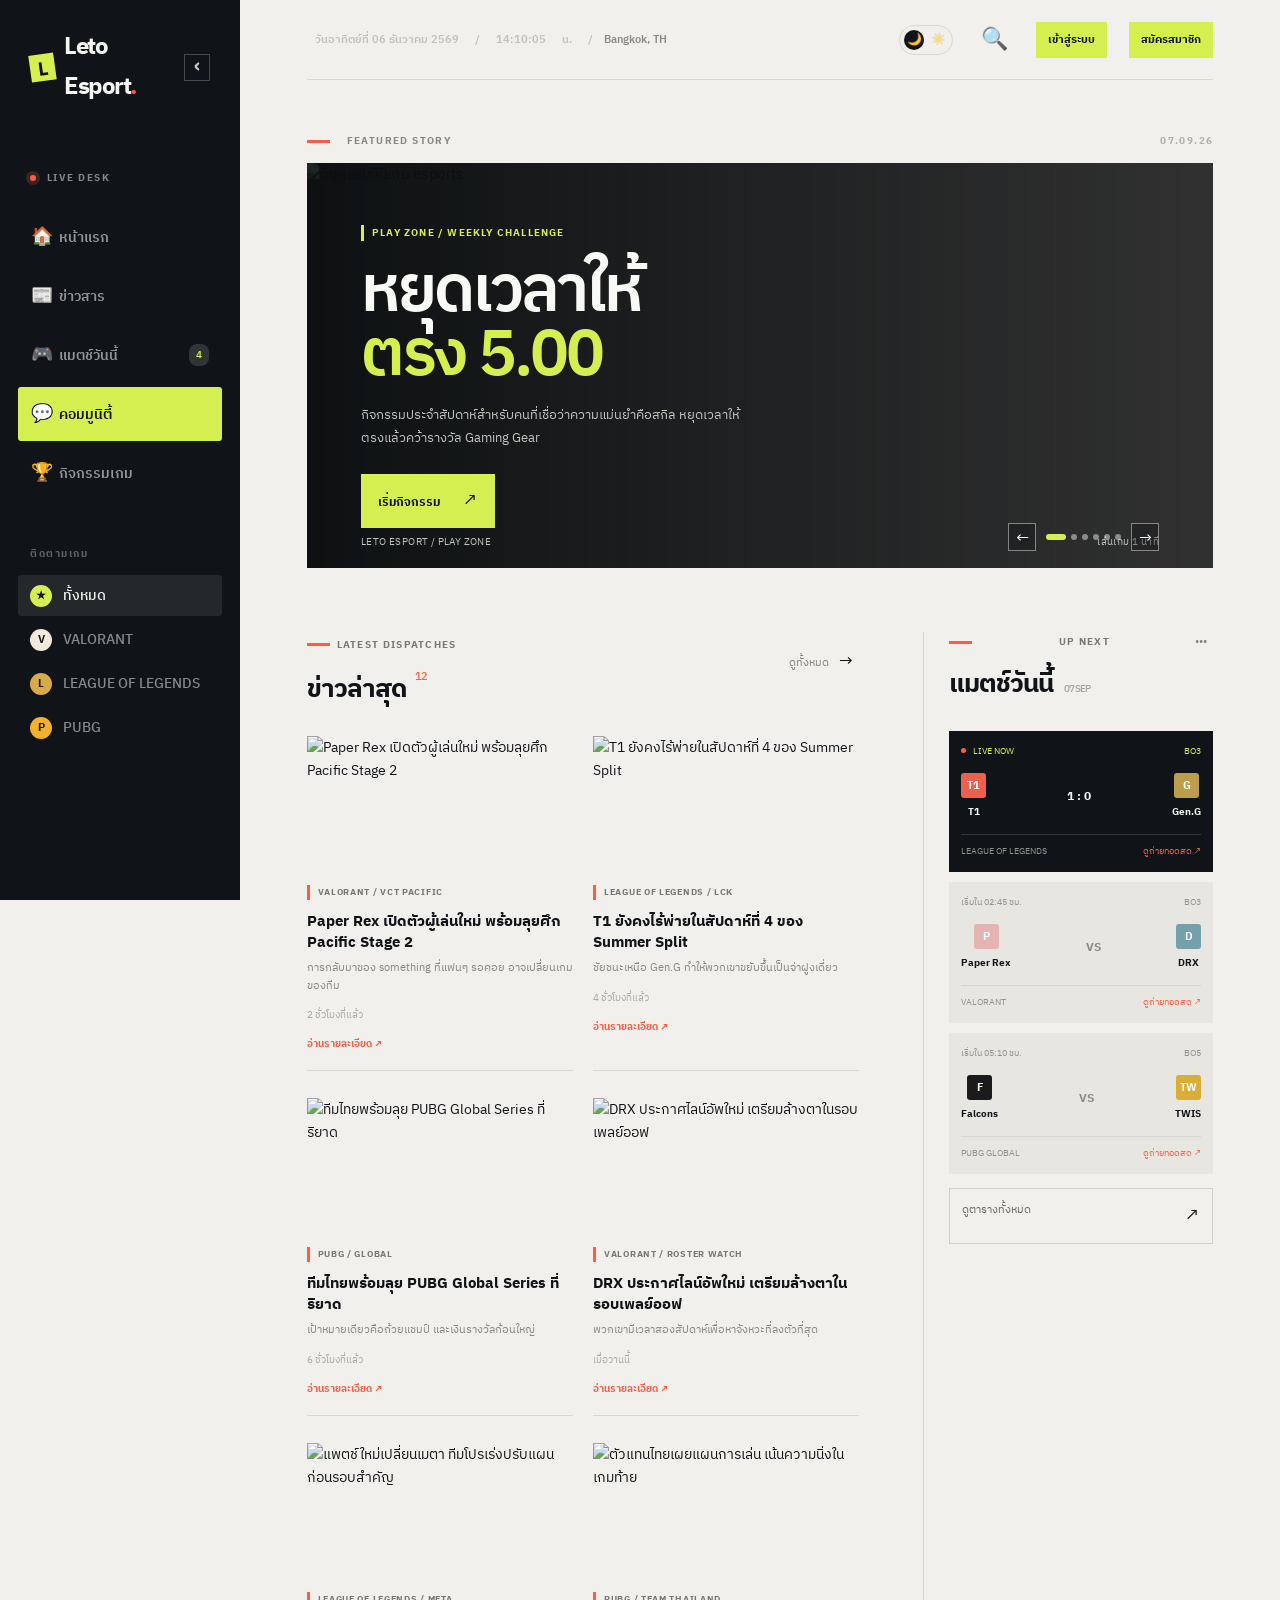
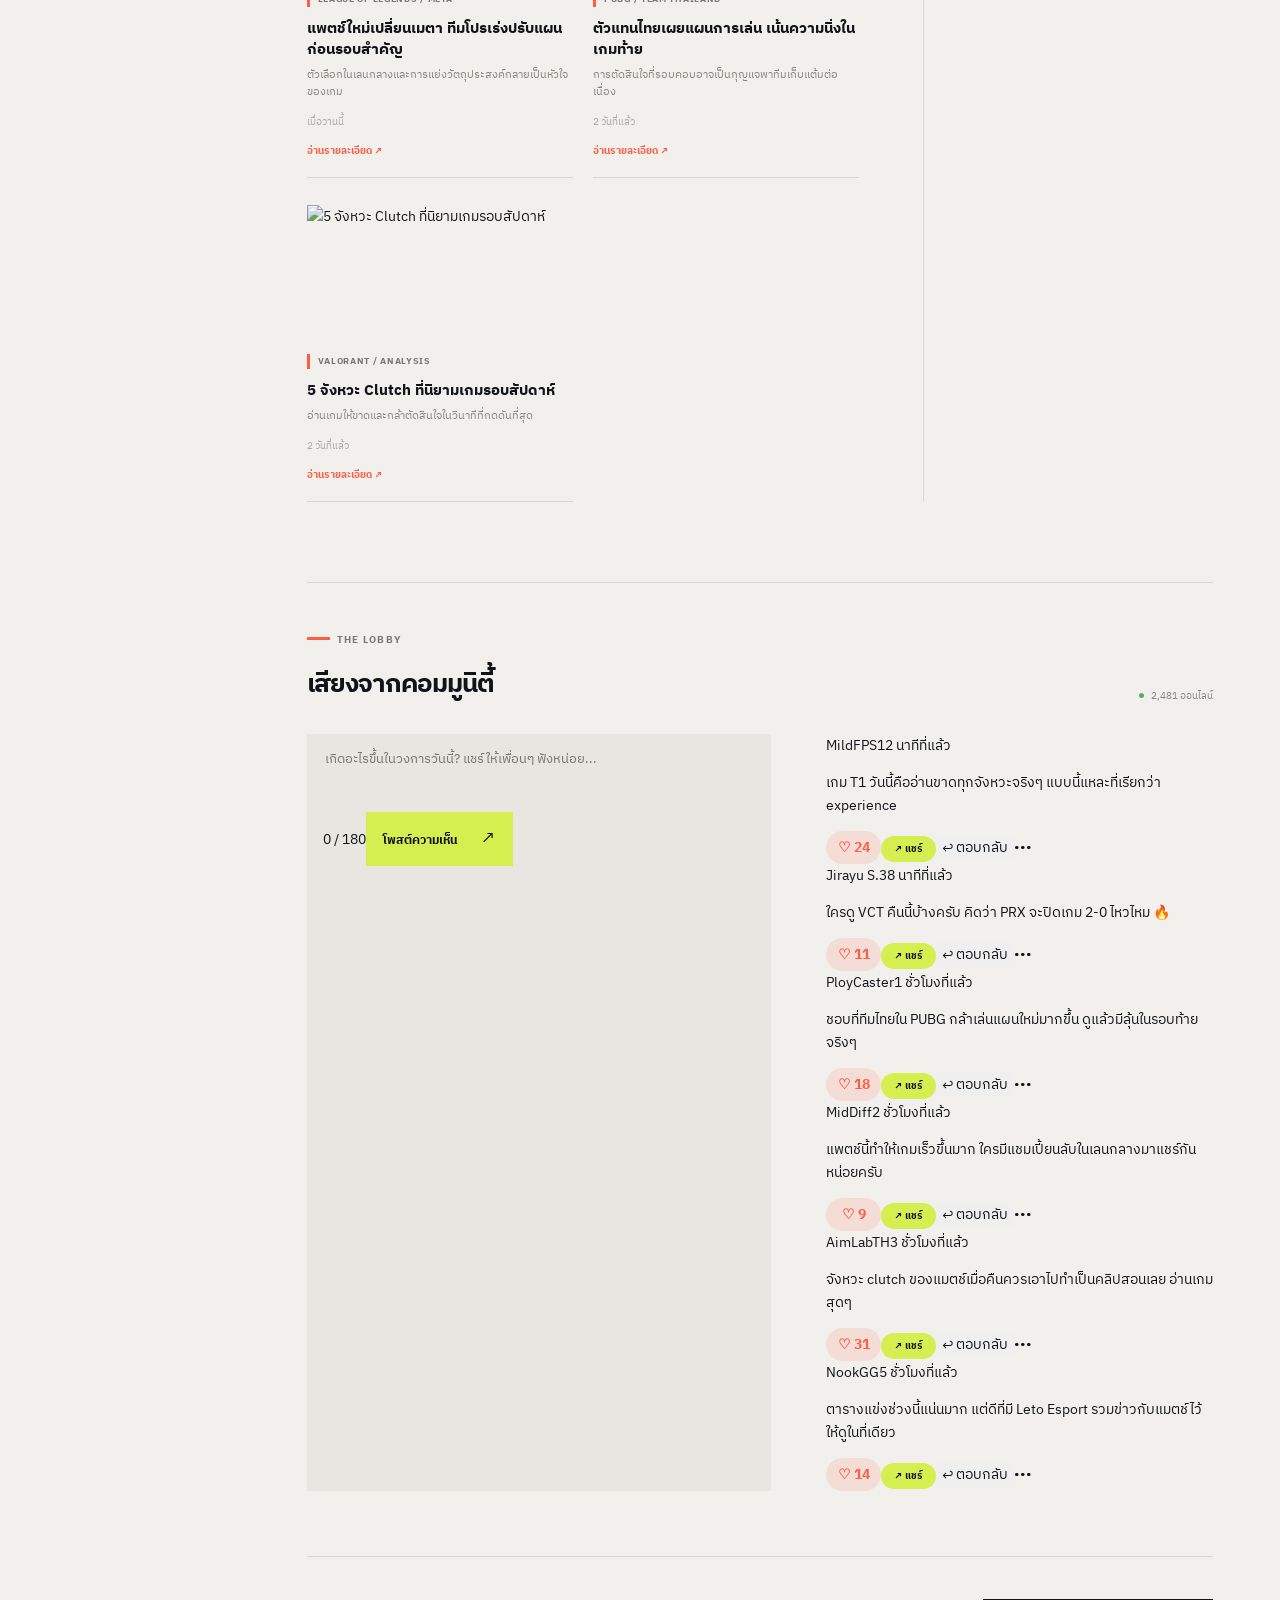
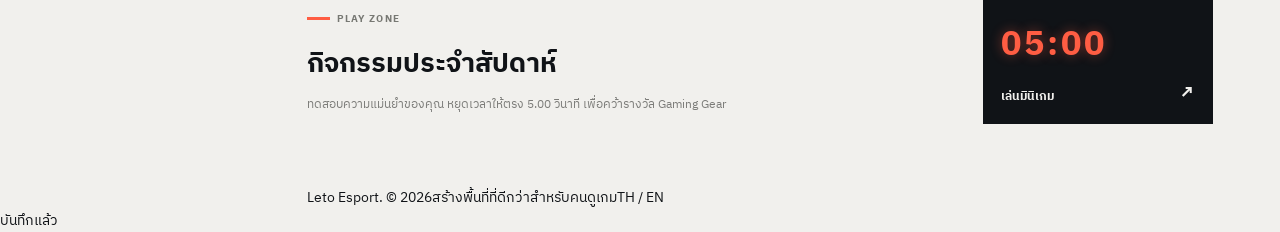
==== commit 2416578f: "Remove simulated user profiles and unify login color" ====
--- a/index.html
+++ b/index.html
@@ -8,8 +8,8 @@
   <link rel="preconnect" href="https://fonts.googleapis.com">
   <link rel="preconnect" href="https://fonts.gstatic.com" crossorigin>
   <link href="https://fonts.googleapis.com/css2?family=IBM+Plex+Sans+Thai:wght@400;500;600;700&display=swap" rel="stylesheet">
-  <link rel="stylesheet" href="style.css?v=20260914" />
-  <link rel="stylesheet" href="responsive.css?v=20260914" />
+  <link rel="stylesheet" href="style.css?v=20260915" />
+  <link rel="stylesheet" href="responsive.css?v=20260915" />
 </head>
 <body>
   <div class="app-shell">
@@ -30,11 +30,10 @@
         <button class="game-filter" data-game="lol"><span class="game-badge lol">L</span>LEAGUE OF LEGENDS</button>
         <button class="game-filter" data-game="pubg"><span class="game-badge pubg">P</span>PUBG</button>
       </div>
-      <div class="sidebar-bottom"><div class="mini-avatar">K</div><div><strong>คุณ K.</strong><span>สมาชิกตั้งแต่ 2024</span></div><button class="more-btn" aria-label="เพิ่มเติม">•••</button></div>
     </aside>
 
     <main class="main-content" id="top">
-      <header class="topbar"><div class="breadcrumb"><button class="mobile-menu-toggle" id="mobileMenuToggle" aria-label="เปิดเมนู" aria-expanded="false"><span></span><span></span><span></span></button><span id="thaiDate">กำลังโหลดวันที่</span><span>/</span><span id="thaiTime">กำลังโหลดเวลา</span><span>น.</span><span>/</span> Bangkok, TH</div><div class="top-actions"><button class="theme-toggle" id="themeToggle" aria-label="เปลี่ยนโหมดสี" aria-pressed="false"><span>🌙</span><span>☀️</span></button><button class="search-toggle" id="searchToggle" aria-label="ค้นหา">🔍</button><button class="auth-button login-trigger" data-auth="login">เข้าสู่ระบบ</button><button class="auth-button register-trigger" data-auth="register">สมัครสมาชิก</button><div class="profile-chip"><div class="avatar">K</div><span>Kittisak</span><span class="chevron">⌄</span></div></div></header>
+      <header class="topbar"><div class="breadcrumb"><button class="mobile-menu-toggle" id="mobileMenuToggle" aria-label="เปิดเมนู" aria-expanded="false"><span></span><span></span><span></span></button><span id="thaiDate">กำลังโหลดวันที่</span><span>/</span><span id="thaiTime">กำลังโหลดเวลา</span><span>น.</span><span>/</span> Bangkok, TH</div><div class="top-actions"><button class="theme-toggle" id="themeToggle" aria-label="เปลี่ยนโหมดสี" aria-pressed="false"><span>🌙</span><span>☀️</span></button><button class="search-toggle" id="searchToggle" aria-label="ค้นหา">🔍</button><button class="auth-button login-trigger" data-auth="login">เข้าสู่ระบบ</button><button class="auth-button register-trigger" data-auth="register">สมัครสมาชิก</button></div></header>
       <div class="search-bar" id="searchBar"><span>🔍</span><input id="searchInput" placeholder="ค้นหาข่าว ทีม หรือผู้เล่น..." /><button id="closeSearch">ปิด</button></div>
 
       <section class="hero-section">
@@ -64,7 +63,7 @@
         </div><button class="calendar-btn">ดูตารางทั้งหมด <span>↗</span></button></aside>
       </section>
 
-      <section class="community-section" id="community"><div class="community-head"><div><span class="eyebrow-line"></span><span class="section-eyebrow">THE LOBBY</span><h2>เสียงจากคอมมูนิตี้</h2></div><span class="online-count"><i></i> 2,481 ออนไลน์</span></div><div class="community-layout"><div class="post-composer"><div class="composer-top"><div class="avatar large">K</div><textarea id="postInput" placeholder="เกิดอะไรขึ้นในวงการวันนี้? แชร์ให้เพื่อนๆ ฟังหน่อย..." maxlength="180"></textarea></div><div class="composer-bottom"><span id="charCount">0 / 180</span><button class="post-btn" id="postButton">โพสต์ความเห็น <span>↗</span></button></div></div><div class="feed" id="feed"></div></div></section>
+      <section class="community-section" id="community"><div class="community-head"><div><span class="eyebrow-line"></span><span class="section-eyebrow">THE LOBBY</span><h2>เสียงจากคอมมูนิตี้</h2></div><span class="online-count"><i></i> 2,481 ออนไลน์</span></div><div class="community-layout"><div class="post-composer"><div class="composer-top"><textarea id="postInput" placeholder="เกิดอะไรขึ้นในวงการวันนี้? แชร์ให้เพื่อนๆ ฟังหน่อย..." maxlength="180"></textarea></div><div class="composer-bottom"><span id="charCount">0 / 180</span><button class="post-btn" id="postButton">โพสต์ความเห็น <span>↗</span></button></div></div><div class="feed" id="feed"></div></div></section>
       <section class="activity-section" id="activity"><div><span class="eyebrow-line"></span><span class="section-eyebrow">PLAY ZONE</span><h2>กิจกรรมประจำสัปดาห์</h2><p>ทดสอบความแม่นยำของคุณ หยุดเวลาให้ตรง 5.00 วินาที เพื่อคว้ารางวัล Gaming Gear</p></div><a class="activity-launch" href="game.html"><span class="activity-led">05:00</span><span class="activity-cta">เล่นมินิเกม <b>↗</b></span></a></section>
       <footer><span>Leto Esport. © 2026</span><span>สร้างพื้นที่ที่ดีกว่าสำหรับคนดูเกม</span><span>TH / EN</span></footer>
     </main>
--- a/responsive.css
+++ b/responsive.css
@@ -132,7 +132,8 @@
 .post-composer { padding: 13px 16px; }
 .composer-top textarea { height: 52px; }
 .composer-bottom { margin-top: 4px; padding-top: 9px; }
-.feed-actions { gap: 9px; align-items: center; }
+.feed-actions { gap: 9px; align-items: center; margin-left: 0; }
+.feed-text { margin-left: 0; }
 .feed-actions .like-btn, .feed-actions .share-btn { min-width: 55px; padding: 5px 8px; border-radius: 999px; font-weight: 700; }
 .feed-actions .like-btn { background: rgba(255,93,67,.13); color: var(--coral); }
 .feed-actions .share-btn { background: rgba(214,239,80,.55); color: #101317; }
@@ -166,13 +167,13 @@
 @media (max-width: 680px) { .top-actions { gap: 6px; } .auth-button { padding: 6px 7px; font-size: 9px; } .profile-chip { display: none; } .auth-panel { padding: 25px 20px; } }
 @media (max-width: 420px) { .auth-button { font-size: 0; width: 29px; height: 29px; padding: 0; } .login-trigger::before { content: '↪'; font-size: 16px; } .register-trigger::before { content: '+'; font-size: 18px; } }
 .auth-button, .post-btn, .read-btn, .register-trigger, .activity-launch { color: #101317; }
-.login-trigger { border-color: var(--coral); color: var(--coral); }
+.login-trigger { background: var(--lime); border-color: var(--lime); color: #101317; }
 .register-trigger { background: var(--lime); border-color: var(--lime); color: #101317; }
 .feed-actions .like-btn { background: rgba(255,93,67,.13); color: var(--coral); }
 .feed-actions .share-btn { background: var(--lime); color: #101317; }
 .feed-actions .like-btn:hover, .feed-actions .like-btn.liked { background: var(--coral); color: #fff; }
 .feed-actions .share-btn:hover { background: var(--lime); color: #101317; }
-[data-theme="dark"] .login-trigger { border-color: var(--coral); color: var(--coral); }
+[data-theme="dark"] .login-trigger { background: var(--lime); border-color: var(--lime); color: #101317; }
 [data-theme="dark"] .register-trigger { background: var(--lime); border-color: var(--lime); color: #101317; }
 .activity-section { display: flex; justify-content: space-between; align-items: center; gap: 28px; border-top: 1px solid var(--line); padding: 42px 0 62px; }
 .activity-section h2 { margin: 13px 0 8px; font: 700 27px 'IBM Plex Sans Thai', sans-serif; letter-spacing: 0; }
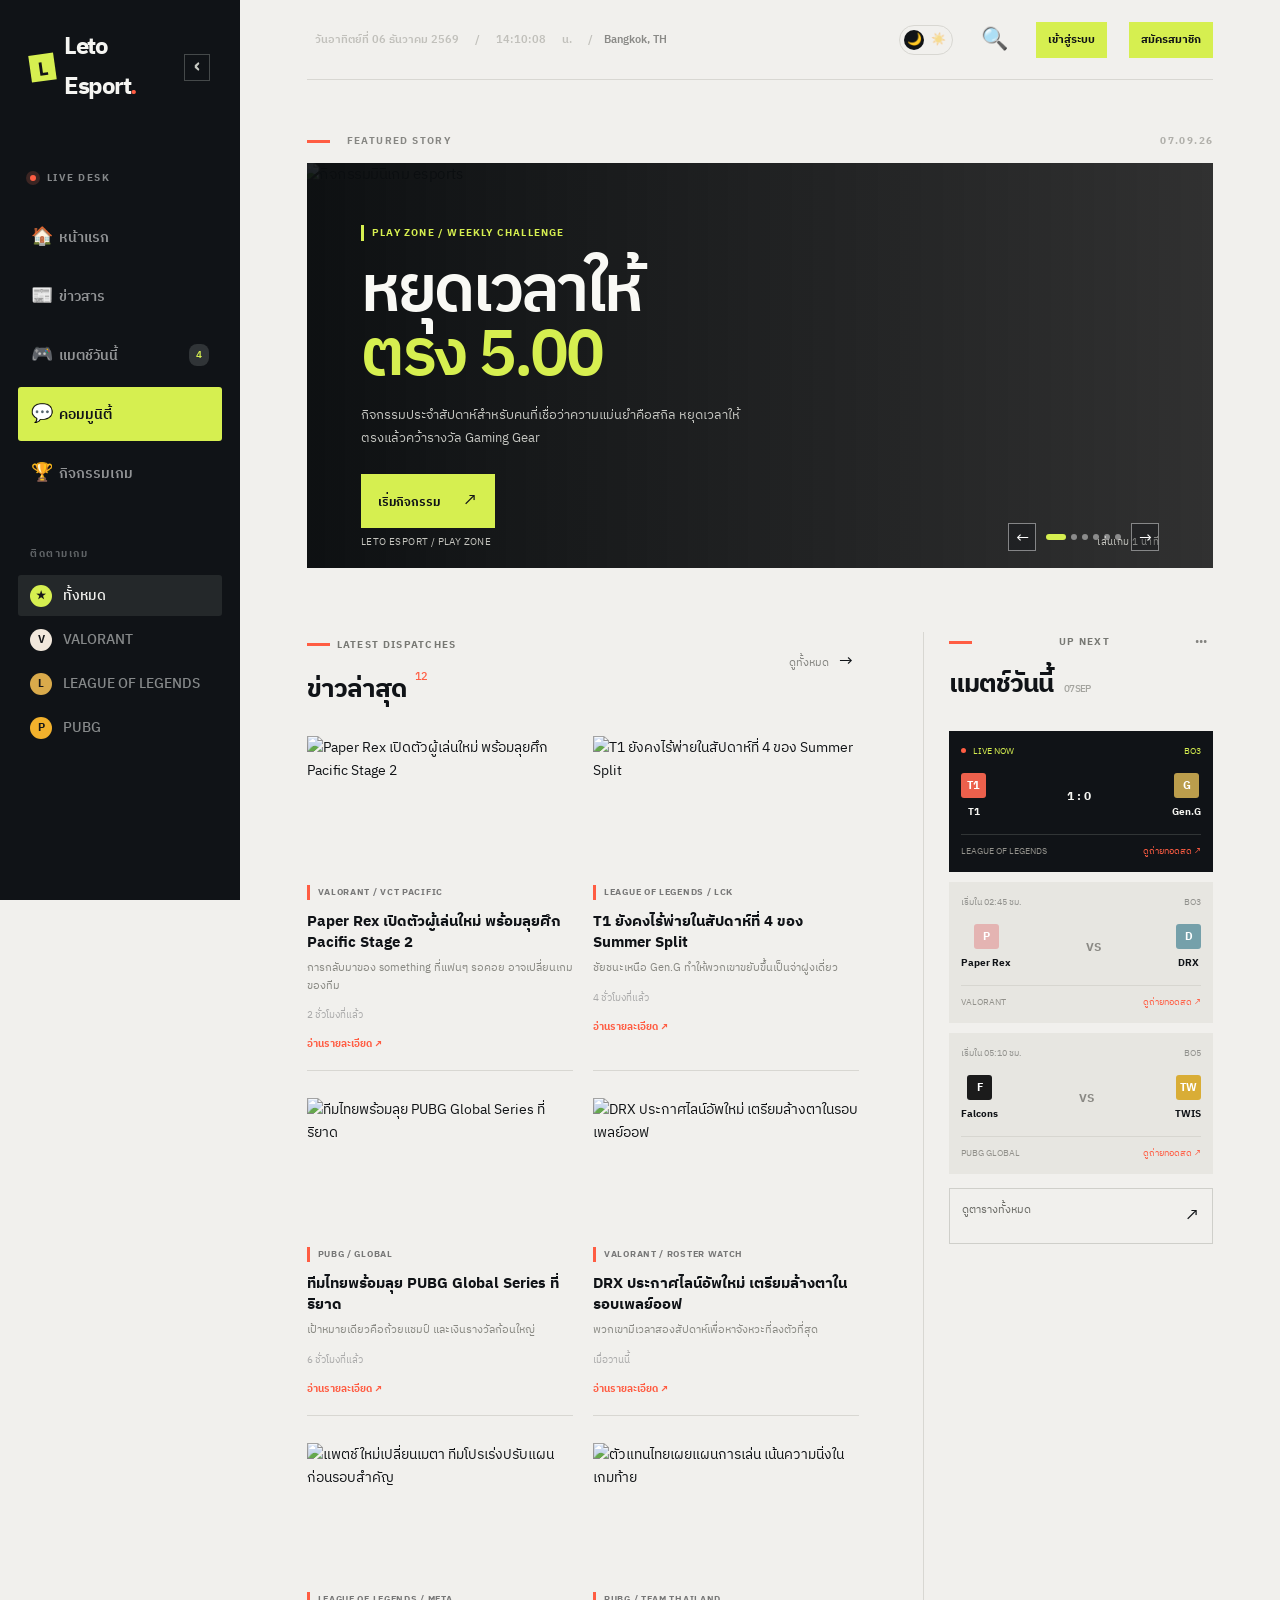
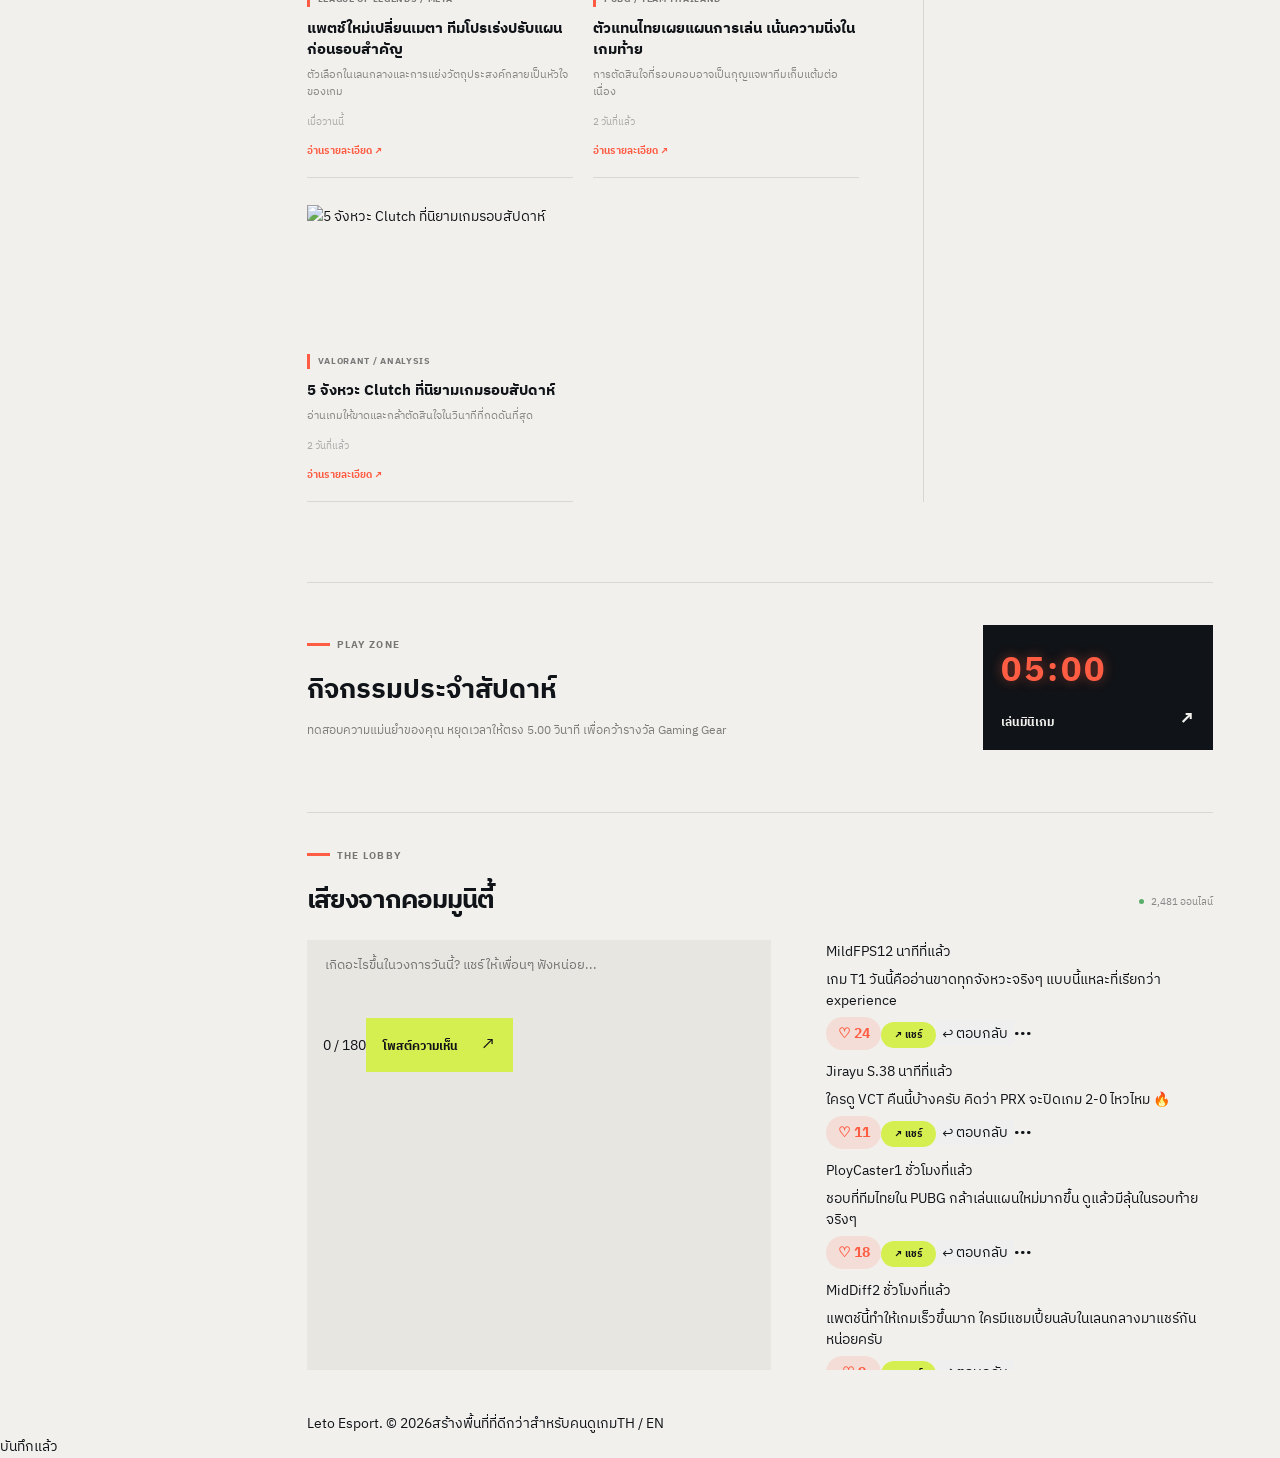
==== commit 8b497a97: "Move play zone above compact community feed" ====
--- a/index.html
+++ b/index.html
@@ -8,8 +8,8 @@
   <link rel="preconnect" href="https://fonts.googleapis.com">
   <link rel="preconnect" href="https://fonts.gstatic.com" crossorigin>
   <link href="https://fonts.googleapis.com/css2?family=IBM+Plex+Sans+Thai:wght@400;500;600;700&display=swap" rel="stylesheet">
-  <link rel="stylesheet" href="style.css?v=20260915" />
-  <link rel="stylesheet" href="responsive.css?v=20260915" />
+  <link rel="stylesheet" href="style.css?v=20260916" />
+  <link rel="stylesheet" href="responsive.css?v=20260916" />
 </head>
 <body>
   <div class="app-shell">
@@ -63,8 +63,8 @@
         </div><button class="calendar-btn">ดูตารางทั้งหมด <span>↗</span></button></aside>
       </section>
 
+      <section class="activity-section" id="activity"><div><span class="eyebrow-line"></span><span class="section-eyebrow">PLAY ZONE</span><h2>กิจกรรมประจำสัปดาห์</h2><p>ทดสอบความแม่นยำของคุณ หยุดเวลาให้ตรง 5.00 วินาที เพื่อคว้ารางวัล Gaming Gear</p></div><a class="activity-launch" href="game.html"><span class="activity-led">05:00</span><span class="activity-cta">เล่นมินิเกม <b>↗</b></span></a></section>
       <section class="community-section" id="community"><div class="community-head"><div><span class="eyebrow-line"></span><span class="section-eyebrow">THE LOBBY</span><h2>เสียงจากคอมมูนิตี้</h2></div><span class="online-count"><i></i> 2,481 ออนไลน์</span></div><div class="community-layout"><div class="post-composer"><div class="composer-top"><textarea id="postInput" placeholder="เกิดอะไรขึ้นในวงการวันนี้? แชร์ให้เพื่อนๆ ฟังหน่อย..." maxlength="180"></textarea></div><div class="composer-bottom"><span id="charCount">0 / 180</span><button class="post-btn" id="postButton">โพสต์ความเห็น <span>↗</span></button></div></div><div class="feed" id="feed"></div></div></section>
-      <section class="activity-section" id="activity"><div><span class="eyebrow-line"></span><span class="section-eyebrow">PLAY ZONE</span><h2>กิจกรรมประจำสัปดาห์</h2><p>ทดสอบความแม่นยำของคุณ หยุดเวลาให้ตรง 5.00 วินาที เพื่อคว้ารางวัล Gaming Gear</p></div><a class="activity-launch" href="game.html"><span class="activity-led">05:00</span><span class="activity-cta">เล่นมินิเกม <b>↗</b></span></a></section>
       <footer><span>Leto Esport. © 2026</span><span>สร้างพื้นที่ที่ดีกว่าสำหรับคนดูเกม</span><span>TH / EN</span></footer>
     </main>
   </div>
--- a/responsive.css
+++ b/responsive.css
@@ -174,6 +174,14 @@
 .feed-actions .like-btn:hover, .feed-actions .like-btn.liked { background: var(--coral); color: #fff; }
 .feed-actions .share-btn:hover { background: var(--lime); color: #101317; }
 [data-theme="dark"] .login-trigger { background: var(--lime); border-color: var(--lime); color: #101317; }
+.community-section { padding: 30px 0 42px; }
+.community-head h2 { margin-bottom: 18px; }
+.feed { gap: 11px; max-height: 430px; overflow-y: auto; padding-right: 8px; scrollbar-width: thin; scrollbar-color: var(--coral) transparent; }
+.feed::-webkit-scrollbar { width: 5px; }
+.feed::-webkit-scrollbar-thumb { background: var(--coral); border-radius: 10px; }
+.feed-text { margin: 6px 0; line-height: 1.5; display: -webkit-box; line-clamp: 2; -webkit-line-clamp: 2; -webkit-box-orient: vertical; overflow: hidden; }
+.feed-post { padding-bottom: 10px; }
+@media (max-width: 680px) { .feed { max-height: 390px; } }
 [data-theme="dark"] .register-trigger { background: var(--lime); border-color: var(--lime); color: #101317; }
 .activity-section { display: flex; justify-content: space-between; align-items: center; gap: 28px; border-top: 1px solid var(--line); padding: 42px 0 62px; }
 .activity-section h2 { margin: 13px 0 8px; font: 700 27px 'IBM Plex Sans Thai', sans-serif; letter-spacing: 0; }
